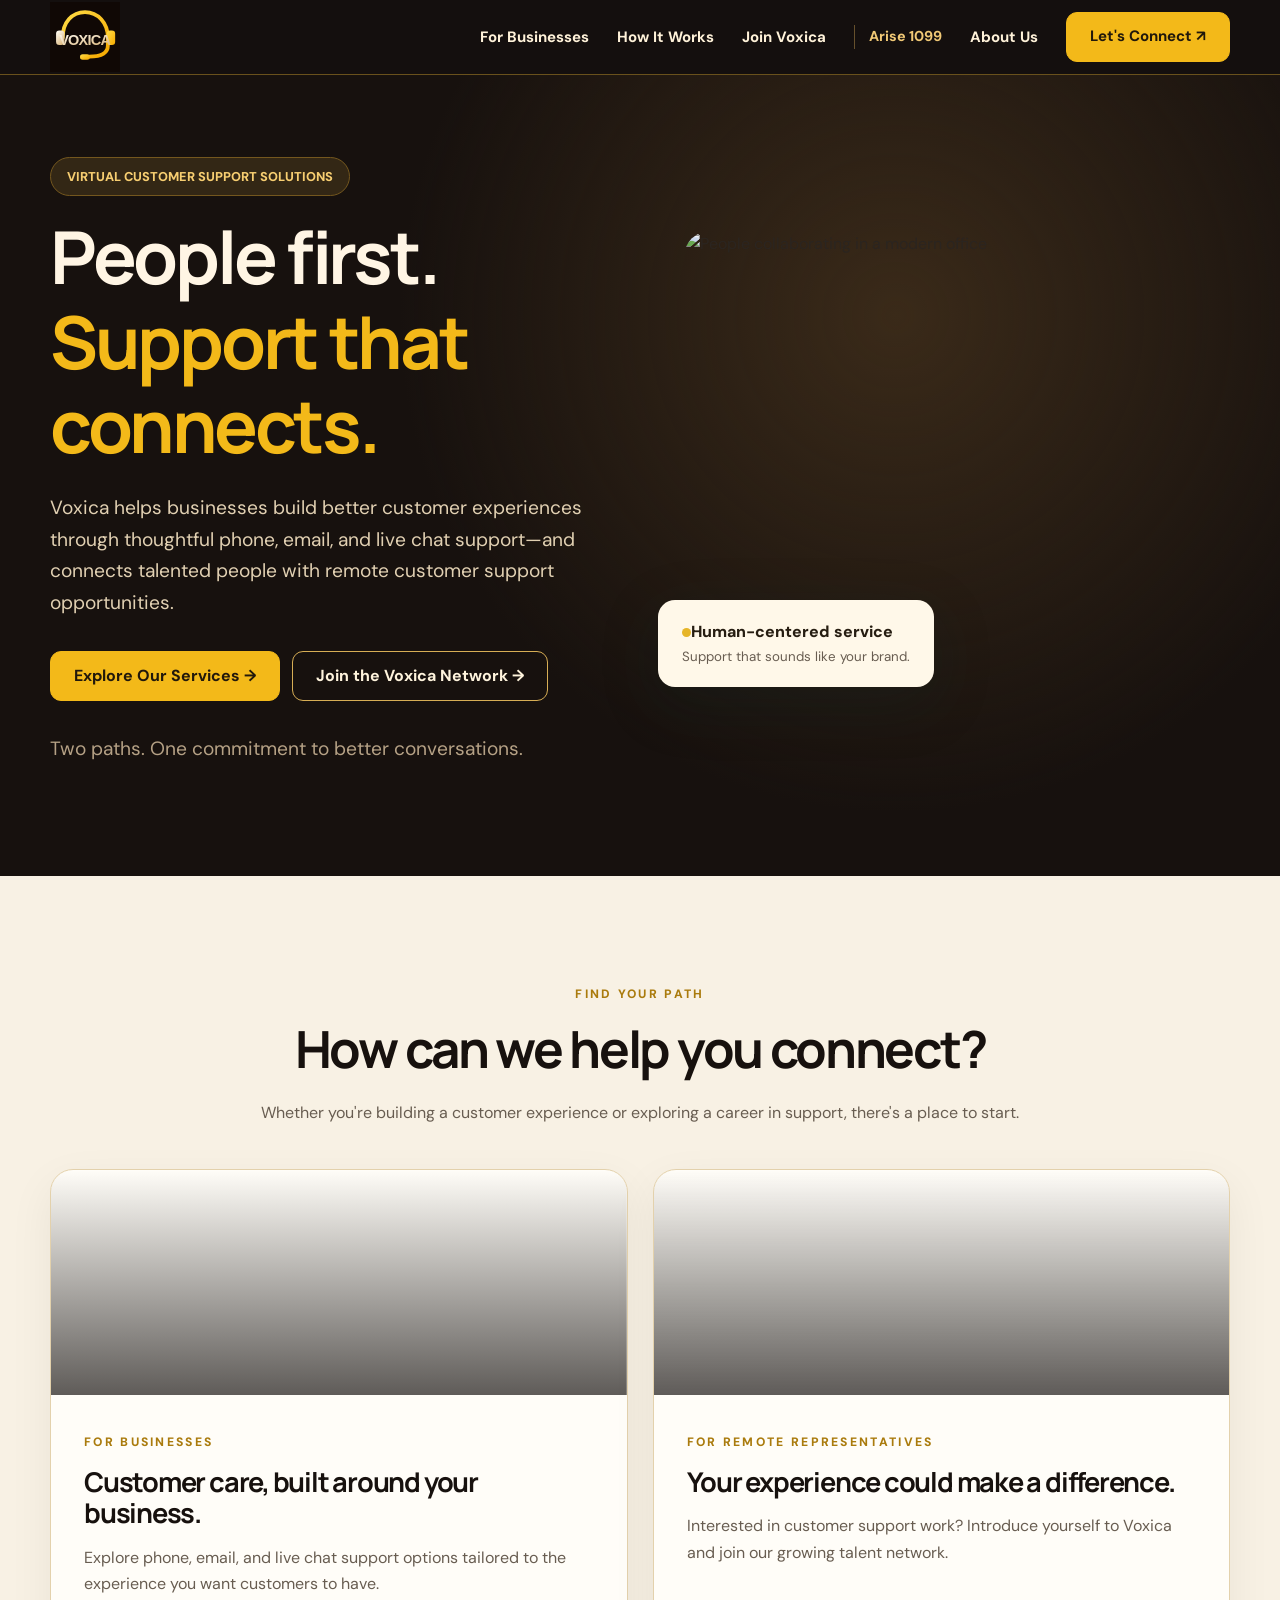
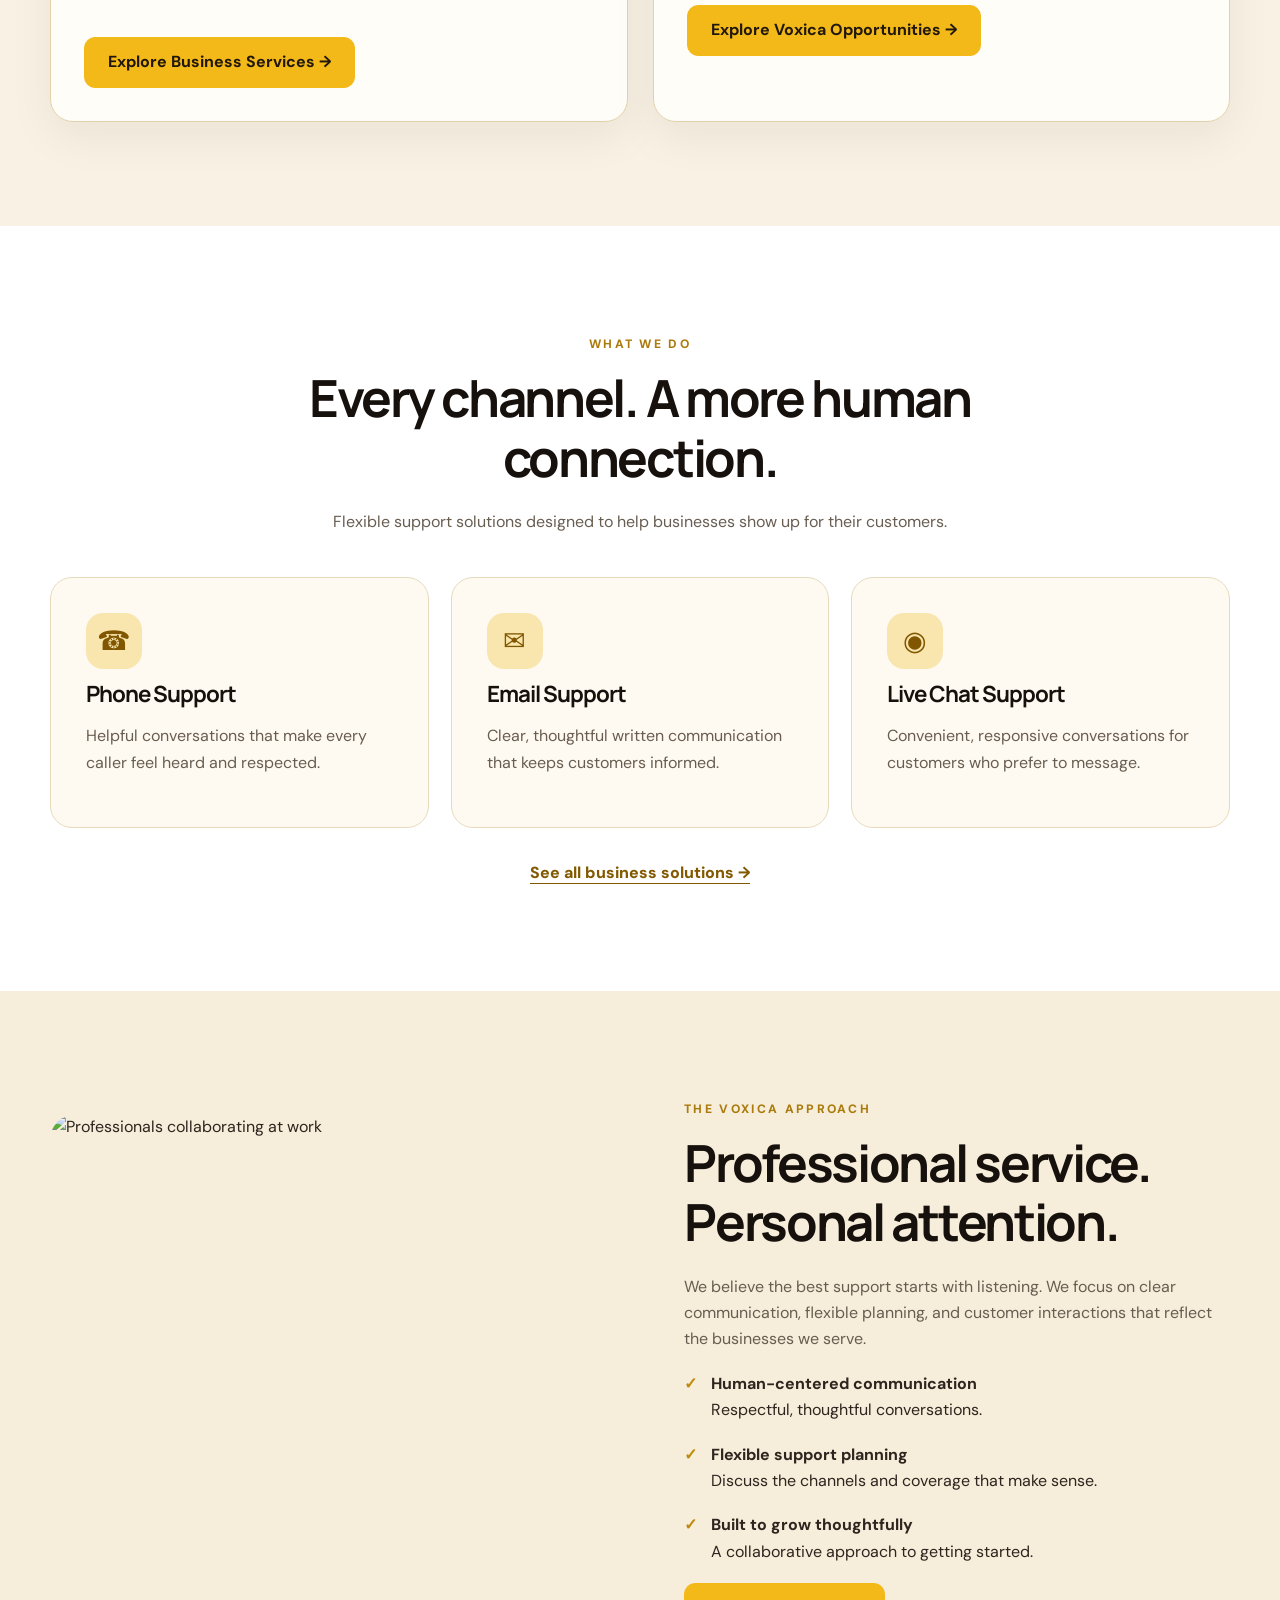
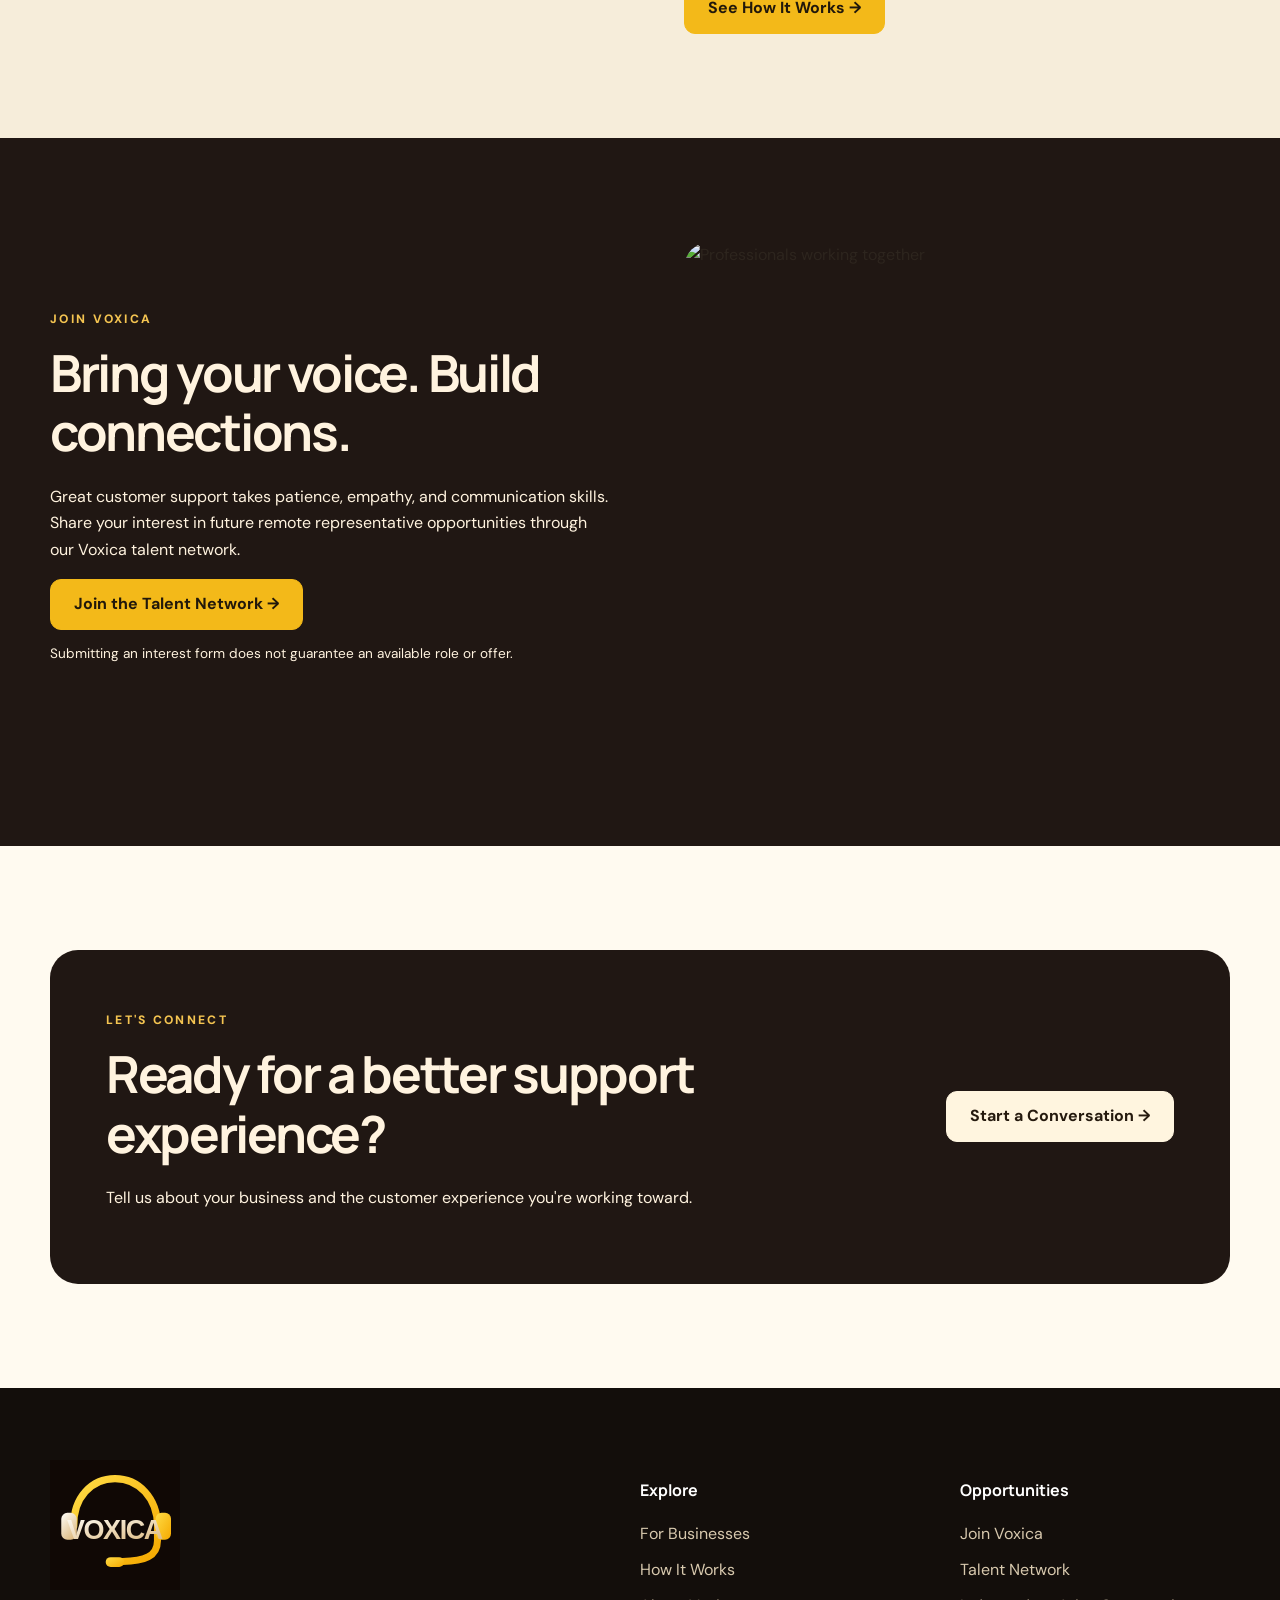
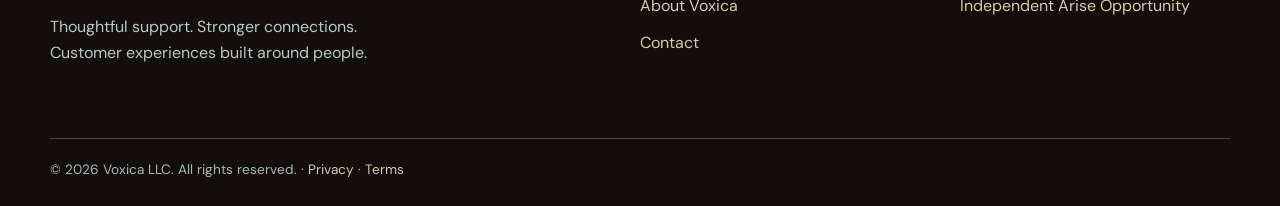
==== index.html @ 5e4e5e59 "Improve homepage business CTA wording" ====
<!doctype html><html lang="en"><head><meta charset="utf-8"><meta name="viewport" content="width=device-width, initial-scale=1"><meta name="description" content="Voxica customer support solutions and remote talent opportunities."><title>Customer Support That Connects | Voxica</title><link rel="stylesheet" href="style.css"></head><body><header class="nav"><div class="container nav-inner"><a href="index.html" class="brand" aria-label="Voxica home"><img src="assets/voxica-logo.svg" alt="VOXICA" width="166" height="95"></a><button class="menu-toggle" aria-label="Toggle navigation" aria-expanded="false">☰</button><nav class="nav-links" aria-label="Main navigation"><a href="services.html">For Businesses</a><a href="how-it-works.html">How It Works</a><a href="careers.html">Join Voxica</a><a href="arise.html" class="arise-nav-link">Arise 1099</a><a href="about.html">About Us</a><a class="btn" href="contact.html">Let's Connect ↗</a></nav></div></header><main><section class="hero new-hero"><div class="container hero-grid"><div><span class="pill">VIRTUAL CUSTOMER SUPPORT SOLUTIONS</span><h1>People first.<br><span class="gold-text">Support that connects.</span></h1><p>Voxica helps businesses build better customer experiences through thoughtful phone, email, and live chat support—and connects talented people with remote customer support opportunities.</p><div class="hero-actions"><a class="btn" href="services.html">Explore Our Services →</a><a class="btn btn-outline" href="careers.html">Join the Voxica Network →</a></div><p class="small">Two paths. One commitment to better conversations.</p></div><div class="hero-image"><img src="https://images.unsplash.com/photo-1551836022-d5d88e9218df?auto=format&fit=crop&w=1300&q=85" alt="People collaborating in a modern office"><div class="float-card"><span class="dot"></span>Human-centered service<small>Support that sounds like your brand.</small></div></div></div></section><section class="section audience-section"><div class="container"><div class="section-heading center"><span class="eyebrow">Find your path</span><h2>How can we help you connect?</h2><p>Whether you're building a customer experience or exploring a career in support, there's a place to start.</p></div><div class="audience-grid"><article class="audience-card"><div class="audience-photo" style="background-image:linear-gradient(180deg,transparent,#0f0b09aa),url('https://images.unsplash.com/photo-1497366811353-6870744d04b2?auto=format&fit=crop&w=1100&q=85')"></div><div class="audience-content"><span class="eyebrow">For Businesses</span><h3>Customer care, built around your business.</h3><p>Explore phone, email, and live chat support options tailored to the experience you want customers to have.</p><a class="btn" href="services.html">Explore Business Services →</a></div></article><article class="audience-card"><div class="audience-photo" style="background-image:linear-gradient(180deg,transparent,#0f0b09aa),url('https://images.unsplash.com/photo-1581091226825-a6a2a5aee158?auto=format&fit=crop&w=1100&q=85')"></div><div class="audience-content"><span class="eyebrow">For Remote Representatives</span><h3>Your experience could make a difference.</h3><p>Interested in customer support work? Introduce yourself to Voxica and join our growing talent network.</p><a class="btn" href="careers.html">Explore Voxica Opportunities →</a></div></article></div></div></section><section class="section section-white"><div class="container"><div class="section-heading center"><span class="eyebrow">What we do</span><h2>Every channel. A more human connection.</h2><p>Flexible support solutions designed to help businesses show up for their customers.</p></div><div class="grid3"><article class="service-card"><div class="service-icon">☎</div><h3>Phone Support</h3><p>Helpful conversations that make every caller feel heard and respected.</p></article><article class="service-card"><div class="service-icon">✉</div><h3>Email Support</h3><p>Clear, thoughtful written communication that keeps customers informed.</p></article><article class="service-card"><div class="service-icon">◉</div><h3>Live Chat Support</h3><p>Convenient, responsive conversations for customers who prefer to message.</p></article></div><div class="center spaced"><a class="text-link" href="services.html">See all business solutions →</a></div></div></section><section class="section section-mint"><div class="container split"><img src="https://images.unsplash.com/photo-1521737711867-e3b97375f902?auto=format&fit=crop&w=1200&q=85" alt="Professionals collaborating at work" loading="lazy"><div><span class="eyebrow">The Voxica approach</span><h2>Professional service. Personal attention.</h2><p>We believe the best support starts with listening. We focus on clear communication, flexible planning, and customer interactions that reflect the businesses we serve.</p><div class="check"><span>✓</span><div><strong>Human-centered communication</strong><br>Respectful, thoughtful conversations.</div></div><div class="check"><span>✓</span><div><strong>Flexible support planning</strong><br>Discuss the channels and coverage that make sense.</div></div><div class="check"><span>✓</span><div><strong>Built to grow thoughtfully</strong><br>A collaborative approach to getting started.</div></div><a class="btn" href="how-it-works.html">See How It Works →</a></div></div></section><section class="section section-navy"><div class="container split"><div><span class="eyebrow">Join Voxica</span><h2>Bring your voice. Build connections.</h2><p>Great customer support takes patience, empathy, and communication skills. Share your interest in future remote representative opportunities through our Voxica talent network.</p><a class="btn" href="apply.html">Join the Talent Network →</a><p class="small">Submitting an interest form does not guarantee an available role or offer.</p></div><img src="https://images.unsplash.com/photo-1556761175-b413da4baf72?auto=format&fit=crop&w=1200&q=85" alt="Professionals working together" loading="lazy"></div></section><section class="section"><div class="container"><div class="cta"><div><span class="eyebrow">Let's connect</span><h2>Ready for a better support experience?</h2><p>Tell us about your business and the customer experience you're working toward.</p></div><a class="btn btn-light" href="contact.html">Start a Conversation →</a></div></div></section></main><footer class="footer"><div class="container"><div class="footer-grid"><div><a href="index.html" class="brand" aria-label="Voxica home"><img src="assets/voxica-logo.svg" alt="VOXICA" width="166" height="95"></a><p>Thoughtful support. Stronger connections.<br>Customer experiences built around people.</p></div><div><h4>Explore</h4><a href="services.html">For Businesses</a><a href="how-it-works.html">How It Works</a><a href="about.html">About Voxica</a><a href="contact.html">Contact</a></div><div><h4>Opportunities</h4><a href="careers.html">Join Voxica</a><a href="apply.html">Talent Network</a><a href="arise.html">Independent Arise Opportunity</a></div></div><div class="footer-bottom">© 2026 Voxica LLC. All rights reserved. · <a href="privacy.html">Privacy</a> · <a href="terms.html">Terms</a></div></div></footer><script src="script.js"></script></body></html>
---- style.css ----
@import url('https://fonts.googleapis.com/css2?family=DM+Sans:wght@400;500;600;700&family=Manrope:wght@400;500;600;700;800&display=swap');
:root{--navy:#122b38;--teal:#147b73;--mint:#dff5ec;--cream:#faf8f3;--ink:#233740;--muted:#5d7277;--line:#dbe5e2}*{box-sizing:border-box}html{scroll-behavior:smooth}body{margin:0;font-family:'DM Sans',sans-serif;color:var(--ink);background:var(--cream);line-height:1.65}h1,h2,h3,h4{font-family:Manrope,sans-serif;line-height:1.16;letter-spacing:-.045em;color:var(--navy)}h1{font-size:clamp(3.2rem,6.5vw,6rem);margin:18px 0 24px}h2{font-size:clamp(2.3rem,4vw,3.8rem);margin:12px 0 22px}h3{font-size:1.4rem;margin:12px 0}p{color:var(--muted)}a{color:inherit;text-decoration:none}.container{width:min(1180px,calc(100% - 44px));margin:auto}.nav{position:sticky;top:0;z-index:20;background:#faf8f3ef;backdrop-filter:blur(16px);border-bottom:1px solid var(--line)}.nav-inner{display:flex;align-items:center;justify-content:space-between;min-height:84px;gap:24px}.brand{font-family:Manrope;font-size:2rem;letter-spacing:-.09em;font-weight:800;color:var(--navy)}.brand i{display:inline-block;width:9px;height:9px;border-radius:50%;background:#22aa93;margin-left:4px}.nav-links{display:flex;gap:28px;align-items:center;font-size:.94rem;font-weight:700}.nav-links>a:not(.btn):hover{color:var(--teal)}.menu-toggle{display:none;border:0;background:none;font-size:1.7rem;color:var(--navy)}.btn{display:inline-flex;justify-content:center;align-items:center;background:var(--teal);color:#fff;border:1px solid var(--teal);padding:14px 23px;border-radius:100px;font-weight:700;line-height:1.3;transition:.2s}.btn:hover{background:#0f605b;transform:translateY(-2px)}.btn-outline{background:transparent;color:var(--navy);border-color:#a8c5bd}.btn-outline:hover{color:#fff}.btn-light{background:#fff;color:var(--navy);border-color:#fff}.hero{padding:86px 0 105px;background:radial-gradient(circle at 15% 10%,#e5f7ef,transparent 43%),var(--cream)}.hero-grid,.split{display:grid;grid-template-columns:1.03fr 1fr;gap:72px;align-items:center}.hero p{font-size:1.2rem;max-width:580px}.hero-actions{display:flex;gap:12px;flex-wrap:wrap;margin:32px 0}.eyebrow{font-size:.76rem;text-transform:uppercase;letter-spacing:.19em;font-weight:800;color:var(--teal)}.pill{display:inline-flex;gap:10px;align-items:center;border-radius:40px;background:#e0f3eb;color:#286c61;padding:8px 16px;font-size:.8rem;font-weight:800}.dot{display:inline-block;width:9px;height:9px;border-radius:50%;background:#23ae8c}.hero-image{position:relative}.hero-image img,.split>img{display:block;width:100%;height:500px;object-fit:cover;border-radius:26px}.float-card{position:absolute;bottom:24px;left:-26px;background:#fff;padding:19px 24px;box-shadow:0 16px 60px #0b2e3030;border-radius:17px;font-weight:800}.float-card small{display:block;font-weight:400;color:var(--muted)}.section{padding:104px 0}.section-white{background:#fff}.section-mint{background:#e8f5ef}.section-navy{background:var(--navy)}.section-navy h2,.section-navy p{color:#fff}.section-heading{max-width:760px;margin-bottom:42px}.grid3{display:grid;grid-template-columns:repeat(3,1fr);gap:22px}.service-card{padding:35px;border:1px solid var(--line);background:var(--cream);border-radius:22px;transition:.2s}.service-card:hover{transform:translateY(-5px);box-shadow:0 20px 40px #153d3212}.service-icon{width:56px;height:56px;border-radius:17px;background:var(--mint);color:var(--teal);display:grid;place-items:center;font-size:1.7rem}.check{display:flex;gap:14px;margin:18px 0}.check span{color:var(--teal);font-weight:800}.steps{display:grid;grid-template-columns:repeat(4,1fr);gap:24px}.step{border-top:2px solid #9ecac0;padding-top:22px}.step b{font-family:Manrope;font-size:2.2rem;color:var(--teal)}.cta{background:var(--navy);padding:56px;border-radius:28px;display:flex;align-items:center;justify-content:space-between;gap:30px}.cta h2,.cta p{color:#fff}.cta h2{max-width:680px}.page-hero{padding:88px 0 70px;background:#e9f5ef}.page-hero p{max-width:690px;font-size:1.17rem}.page-hero h1{max-width:950px}.prose{max-width:800px}.prose p{font-size:1.07rem}.form-card{background:#fff;border:1px solid var(--line);border-radius:24px;padding:36px;max-width:800px}.form-grid{display:grid;grid-template-columns:1fr 1fr;gap:20px}.field{display:flex;flex-direction:column;gap:7px;margin:0 0 18px}.field label{font-weight:700;font-size:.91rem}.field input,.field select,.field textarea{border:1px solid #bdcfca;border-radius:12px;padding:14px 15px;font:inherit;width:100%;background:#fff}.field textarea{min-height:130px}.form-note{font-size:.86rem}.footer{background:#0e2530;color:#fff;padding:72px 0 25px}.footer .brand{color:#fff}.footer p{color:#b8c9c8}.footer-grid{display:grid;grid-template-columns:2fr 1fr 1fr;gap:50px}.footer h4{color:#fff;letter-spacing:0}.footer a:not(.brand){display:block;color:#c8d8d6;margin:10px 0}.footer a:hover{color:#fff}.footer-bottom{border-top:1px solid #38515a;margin-top:55px;padding-top:20px;color:#a6b8b8;font-size:.85rem}.footer-bottom a{display:inline!important}.small{font-size:.85rem}.notice{border-left:4px solid var(--teal);padding:18px 24px;background:#e9f5ef;border-radius:8px}.spaced{margin-top:32px}@media(max-width:850px){.menu-toggle{display:block}.nav-links{display:none;position:absolute;top:84px;left:0;right:0;background:var(--cream);padding:24px;box-shadow:0 20px 30px #0002;flex-direction:column;align-items:stretch}.nav-links.open{display:flex}.hero-grid,.split{grid-template-columns:1fr;gap:38px}.hero{padding:60px 0}.hero-image img,.split>img{height:350px}.float-card{left:12px}.grid3,.steps{grid-template-columns:1fr 1fr}.footer-grid{grid-template-columns:1fr 1fr}.cta{flex-direction:column;align-items:flex-start}}@media(max-width:550px){.grid3,.steps,.footer-grid,.form-grid{grid-template-columns:1fr}.section{padding:70px 0}.hero-image img{height:310px}.cta{padding:32px}.form-card{padding:22px}h1{font-size:3.15rem}}

/* Voxica brand refresh */
:root{--navy:#17110e;--teal:#b8890c;--mint:#f6e9cb;--cream:#fffaf0;--ink:#2d251e;--muted:#685d51;--line:#e7d9bc;--gold:#f3b919}
body{background:var(--cream)}h1,h2,h3,h4{color:var(--navy)}.nav{background:#140f0e; border-bottom:1px solid #69511c}.nav-inner{min-height:78px}.brand{display:inline-flex;align-items:center;line-height:0}.brand img{width:148px;height:70px;object-fit:contain;object-position:left center}.nav-links{color:#fff2d9}.nav-links>a:not(.btn):hover{color:var(--gold)}.menu-toggle{color:var(--gold)}.btn{background:var(--gold);border-color:var(--gold);color:#21180b;border-radius:11px;box-shadow:none}.btn:hover{background:#ffce47;border-color:#ffce47;color:#21180b}.btn-outline{border-color:#d7ae55;color:#fff4dd;background:transparent}.btn-outline:hover{background:#f3b919;color:#21180b}.btn-light{background:#fff5df;color:#251a0e;border-color:#fff5df}.new-hero{background:radial-gradient(circle at 70% 30%,#3a2a19,transparent 47%),#17110e;padding:82px 0 92px}.new-hero h1{color:#fff5e4;font-size:clamp(3rem,5.7vw,5.5rem)}.new-hero p{color:#e1d0b2}.gold-text{color:#f3b919}.new-hero .pill{background:#332715;color:#f7ce71;border:1px solid #74571e}.new-hero .small{color:#b5a185}.new-hero .hero-image img{height:480px;filter:saturate(.72)}.new-hero .float-card{background:#fff8e9;color:#261d11}.dot{background:#e6b528}.eyebrow{color:#aa7b0d}.section-mint,.page-hero{background:#f6edda}.section-navy,.cta{background:#201713}.section-navy .eyebrow,.cta .eyebrow{color:#f4c451!important}.section-navy h2,.section-navy p,.cta h2,.cta p{color:#fff3df}.service-card{background:#fffaf1}.service-icon{background:#f9e6af;color:#805600}.check span,.step b{color:#bd8a0b}.step{border-color:#d3aa4e}.footer{background:#130e0b}.footer .brand img{width:155px}.footer a:not(.brand){color:#d8c9ae}.footer-bottom{border-color:#59462e}.audience-section{background:#f8f1e4}.center{text-align:center;margin-left:auto;margin-right:auto}.audience-grid{display:grid;grid-template-columns:1fr 1fr;gap:25px}.audience-card{border:1px solid #e3d1ac;border-radius:23px;overflow:hidden;background:#fffdf8;box-shadow:0 15px 45px #271e1210}.audience-photo{height:225px;background-size:cover;background-position:center}.audience-content{padding:33px}.audience-content h3{font-size:1.7rem;margin:12px 0}.audience-content p{min-height:76px}.text-link{font-weight:800;color:#825900;text-decoration:underline;text-underline-offset:5px}.section-heading.center{max-width:800px}.notice{background:#fff1cc;border-color:#c69a28}
@media(max-width:850px){.nav-links{top:78px;background:#201713;color:#fff4dc}.audience-grid{grid-template-columns:1fr}.new-hero{padding:60px 0}.new-hero .hero-image img{height:340px}}@media(max-width:550px){.brand img{width:120px;height:64px}.nav-inner{min-height:70px}.nav-links{top:70px}.audience-photo{height:185px}.audience-content{padding:24px}.new-hero h1{font-size:3.1rem}.new-hero .hero-image img{height:280px}.new-hero .hero-actions .btn{width:100%}}


/* Proportional logo and restrained motion */
.nav .brand,.footer .brand{flex-shrink:0;overflow:visible}
.nav .brand img{display:block;width:160px;height:auto;max-height:66px;aspect-ratio:680/390;object-fit:contain}
.footer .brand img{display:block;width:175px;height:auto;max-height:none;aspect-ratio:680/390;object-fit:contain}
@media(max-width:550px){.nav .brand img{width:126px;height:auto;max-height:60px}}
@keyframes voxicaRise{from{opacity:0;transform:translateY(22px)}to{opacity:1;transform:translateY(0)}}
@keyframes voxicaGlow{0%,100%{text-shadow:0 0 0 transparent}50%{text-shadow:0 0 23px #e6ad2844}}
@keyframes voxicaFloat{0%,100%{transform:translateY(0)}50%{transform:translateY(-8px)}}
@media(prefers-reduced-motion:no-preference){
.new-hero h1{animation:voxicaRise .8s ease-out both}
.new-hero p{animation:voxicaRise .9s .12s ease-out both}
.new-hero .hero-actions{animation:voxicaRise .9s .22s ease-out both}
.new-hero .hero-image{animation:voxicaRise 1s .15s ease-out both}
.new-hero .float-card{animation:voxicaFloat 5s ease-in-out infinite}
.gold-text{animation:voxicaGlow 5s ease-in-out infinite}
.audience-card,.service-card,.btn{transition:transform .25s ease,box-shadow .25s ease,background-color .25s ease}
.audience-card:hover,.service-card:hover{transform:translateY(-6px);box-shadow:0 22px 55px #271e1220}
.btn:hover{transform:translateY(-3px)}
.reveal-ready{opacity:0;transform:translateY(24px);transition:opacity .7s ease,transform .7s ease}
.reveal-ready.is-visible{opacity:1;transform:translateY(0)}
}
@media(prefers-reduced-motion:reduce){*,*::before,*::after{animation:none!important;transition:none!important;scroll-behavior:auto!important}}


/* Correct wide logo artwork dimensions and stronger scroll reveals */
.nav .brand img{width:184px!important;height:auto!important;max-height:none!important;aspect-ratio:680/245!important;object-fit:contain!important}
.footer .brand img{width:194px!important;height:auto!important;max-height:none!important;aspect-ratio:680/245!important;object-fit:contain!important}
@media(max-width:550px){.nav .brand img{width:145px!important;height:auto!important}}
@media(prefers-reduced-motion:no-preference){
.reveal-ready{opacity:0;transform:translate3d(0,42px,0);transition:opacity 1s cubic-bezier(.2,.7,.2,1),transform 1s cubic-bezier(.2,.7,.2,1)}
.reveal-ready.is-visible{opacity:1;transform:translate3d(0,0,0)}
.audience-card:nth-child(2),.service-card:nth-child(2){transition-delay:.12s}
.service-card:nth-child(3){transition-delay:.2s}
}


/* Richer inner pages and accessible expandable answers */
.page-hero{position:relative;overflow:hidden;background:radial-gradient(circle at 90% 15%,#f1d89c 0,transparent 35%),linear-gradient(120deg,#fff7e6,#f3e5c8);padding:92px 0}
.page-hero .container{position:relative;z-index:1}
.page-hero h1{max-width:950px;font-size:clamp(2.8rem,5vw,5rem)}
.page-hero p{max-width:720px;font-size:1.15rem}
.faq-list{max-width:900px;margin:30px auto 0;display:grid;gap:14px}
.faq-list details{background:#fffdf8;border:1px solid #e4d2ae;border-radius:15px;padding:0 24px;box-shadow:0 8px 28px #251b0e0a}
.faq-list summary{cursor:pointer;list-style:none;padding:22px 30px 22px 0;position:relative;font-weight:800;color:#302313}
.faq-list summary::-webkit-details-marker{display:none}
.faq-list summary::after{content:'+';position:absolute;right:0;top:16px;color:#a57500;font-size:1.7rem;font-weight:500}
.faq-list details[open] summary::after{content:'−'}
.faq-list details p{margin:0 0 23px}
.faq-list a{text-decoration:underline;text-underline-offset:3px;color:#835d00}
.nav-links .arise-nav-link{font-size:.9rem;color:#f1c976;border-left:1px solid #66502c;padding-left:14px}
@media(max-width:850px){.nav-links .arise-nav-link{border-left:0;border-top:1px solid #66502c;padding:12px 0 0}.page-hero{padding:65px 0}}


/* Compact mobile brand: logo should never dominate the header */
.nav-inner{min-height:74px}
.nav .brand{display:inline-flex;align-items:center;max-width:150px;line-height:0}
.nav .brand img{display:block!important;width:142px!important;height:52px!important;max-width:100%!important;max-height:52px!important;aspect-ratio:auto!important;object-fit:contain!important;object-position:left center!important}
.menu-toggle{line-height:1}
@media(max-width:550px){
.nav-inner{min-height:68px!important}
.nav .brand{max-width:132px!important}
.nav .brand img{width:130px!important;height:48px!important;max-height:48px!important}
.nav-links{top:68px!important}
.menu-toggle{font-size:1.7rem}
}


/* Official square logo: preserve the source artwork exactly */
.nav .brand{max-width:none!important}
.nav .brand img{width:70px!important;height:70px!important;max-width:none!important;max-height:none!important;aspect-ratio:1/1!important;object-fit:contain!important}
.footer .brand img{width:130px!important;height:130px!important;max-height:none!important;aspect-ratio:1/1!important;object-fit:contain!important}
@media(max-width:550px){.nav-inner{min-height:76px!important}.nav .brand img{width:70px!important;height:70px!important;max-height:none!important}.nav-links{top:76px!important}}


.consent-row{display:flex;gap:11px;align-items:flex-start;margin:18px 0 24px;font-size:.92rem;line-height:1.5;color:#554a3d}
.consent-row input{width:19px;height:19px;flex:0 0 19px;margin-top:2px;accent-color:#b8890c}
.consent-row a{color:#805b00;text-decoration:underline;text-underline-offset:3px}
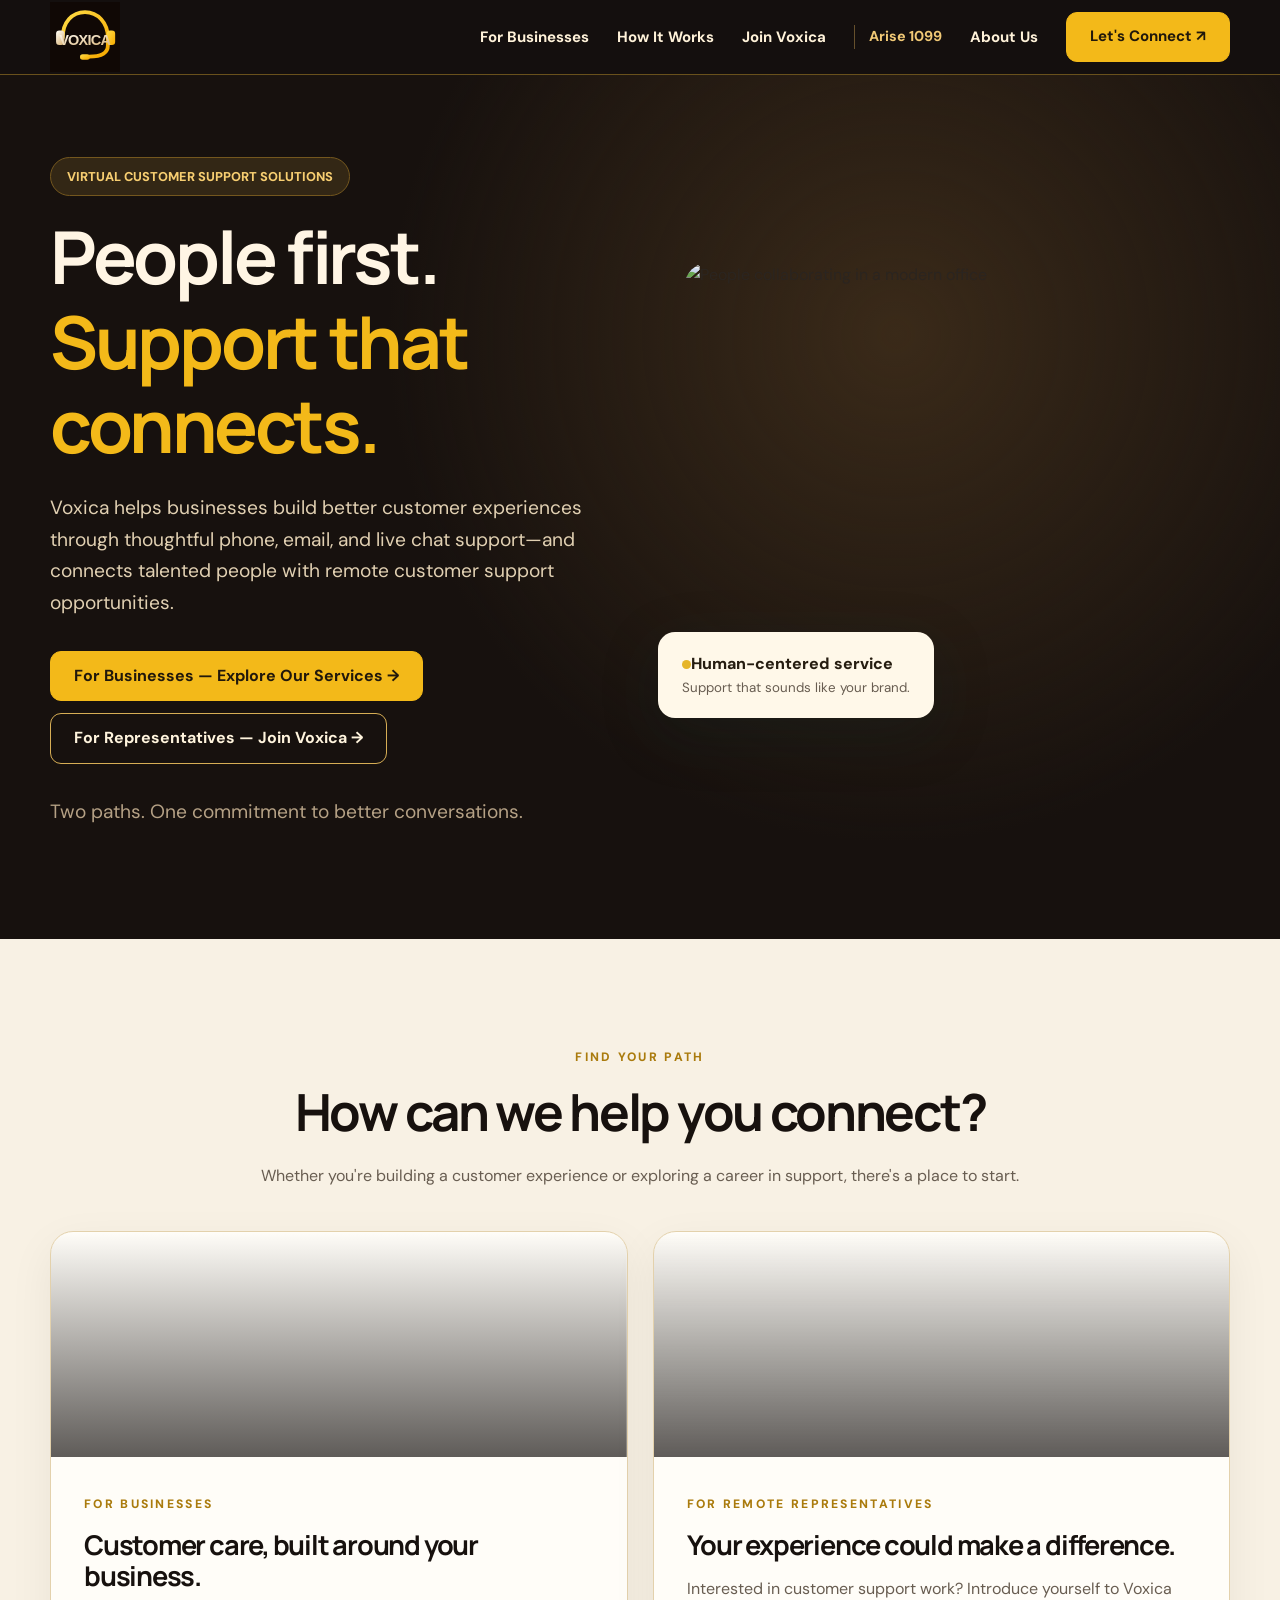
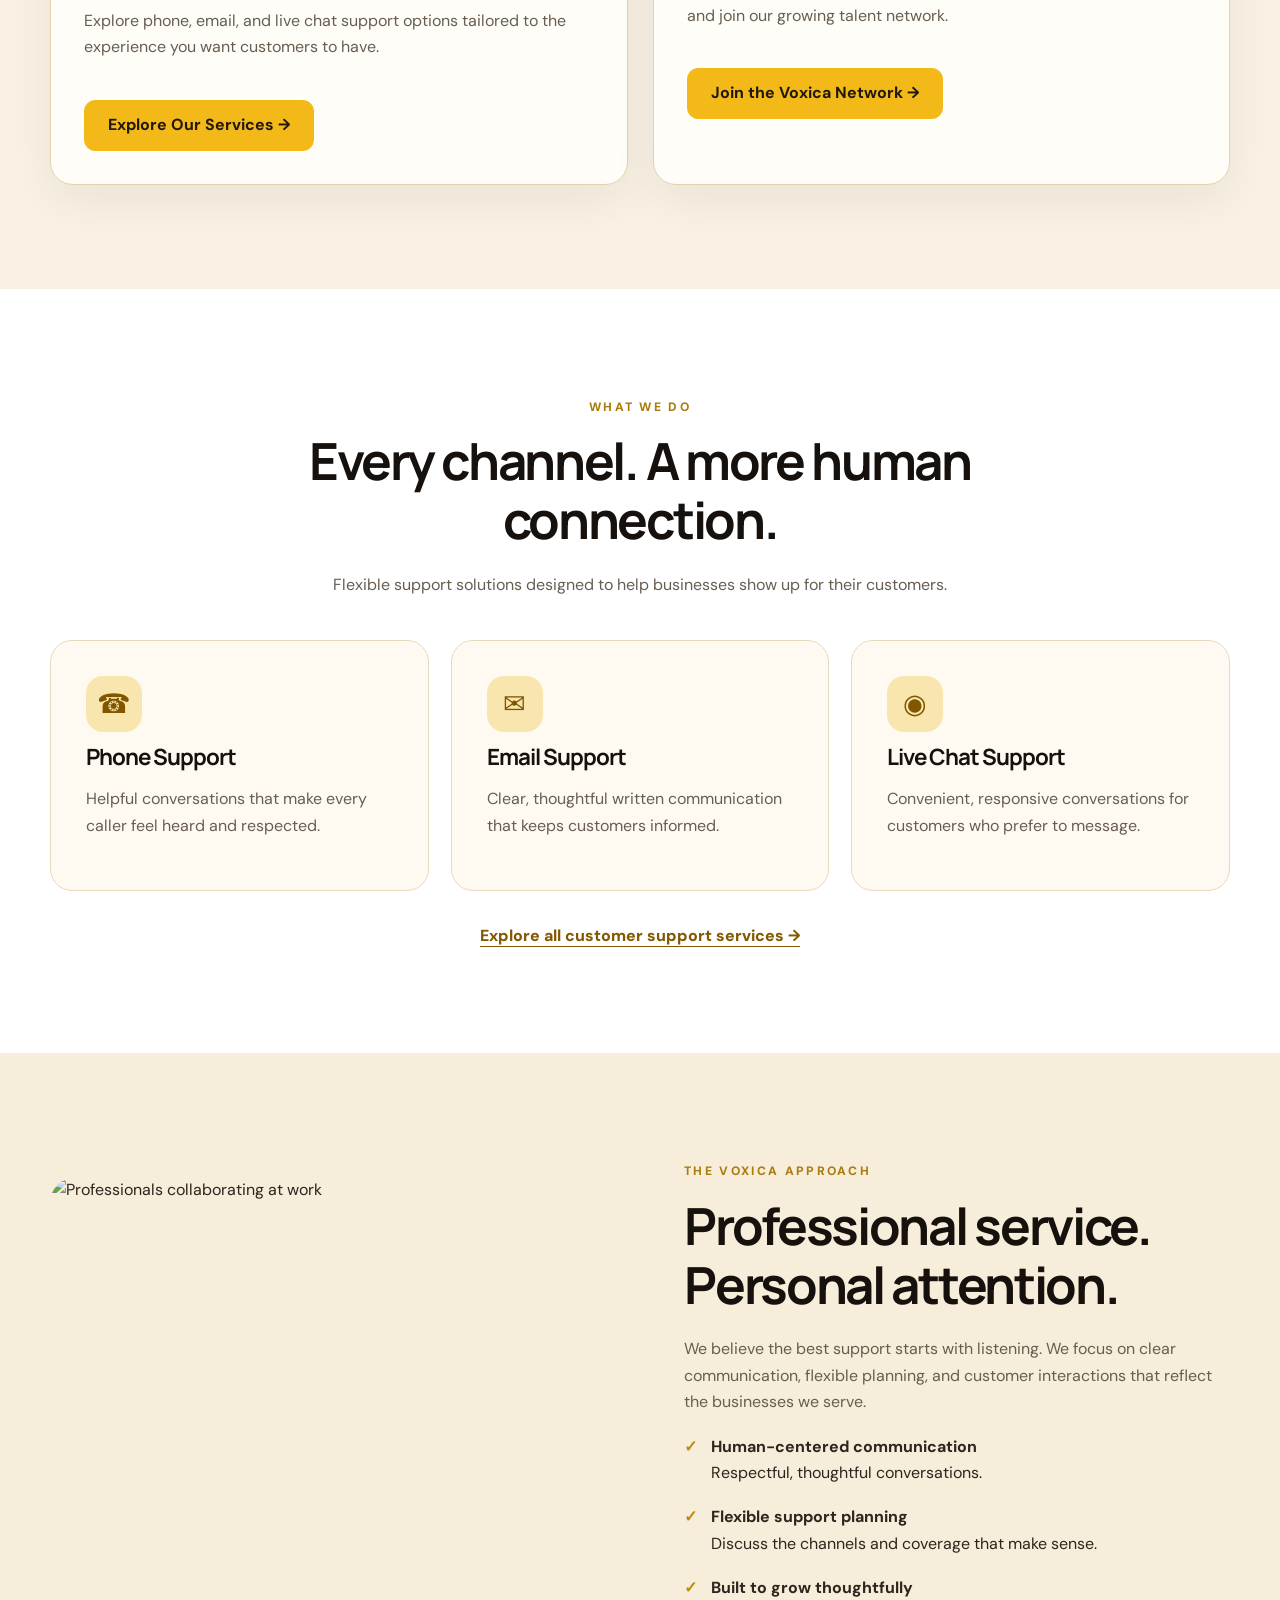
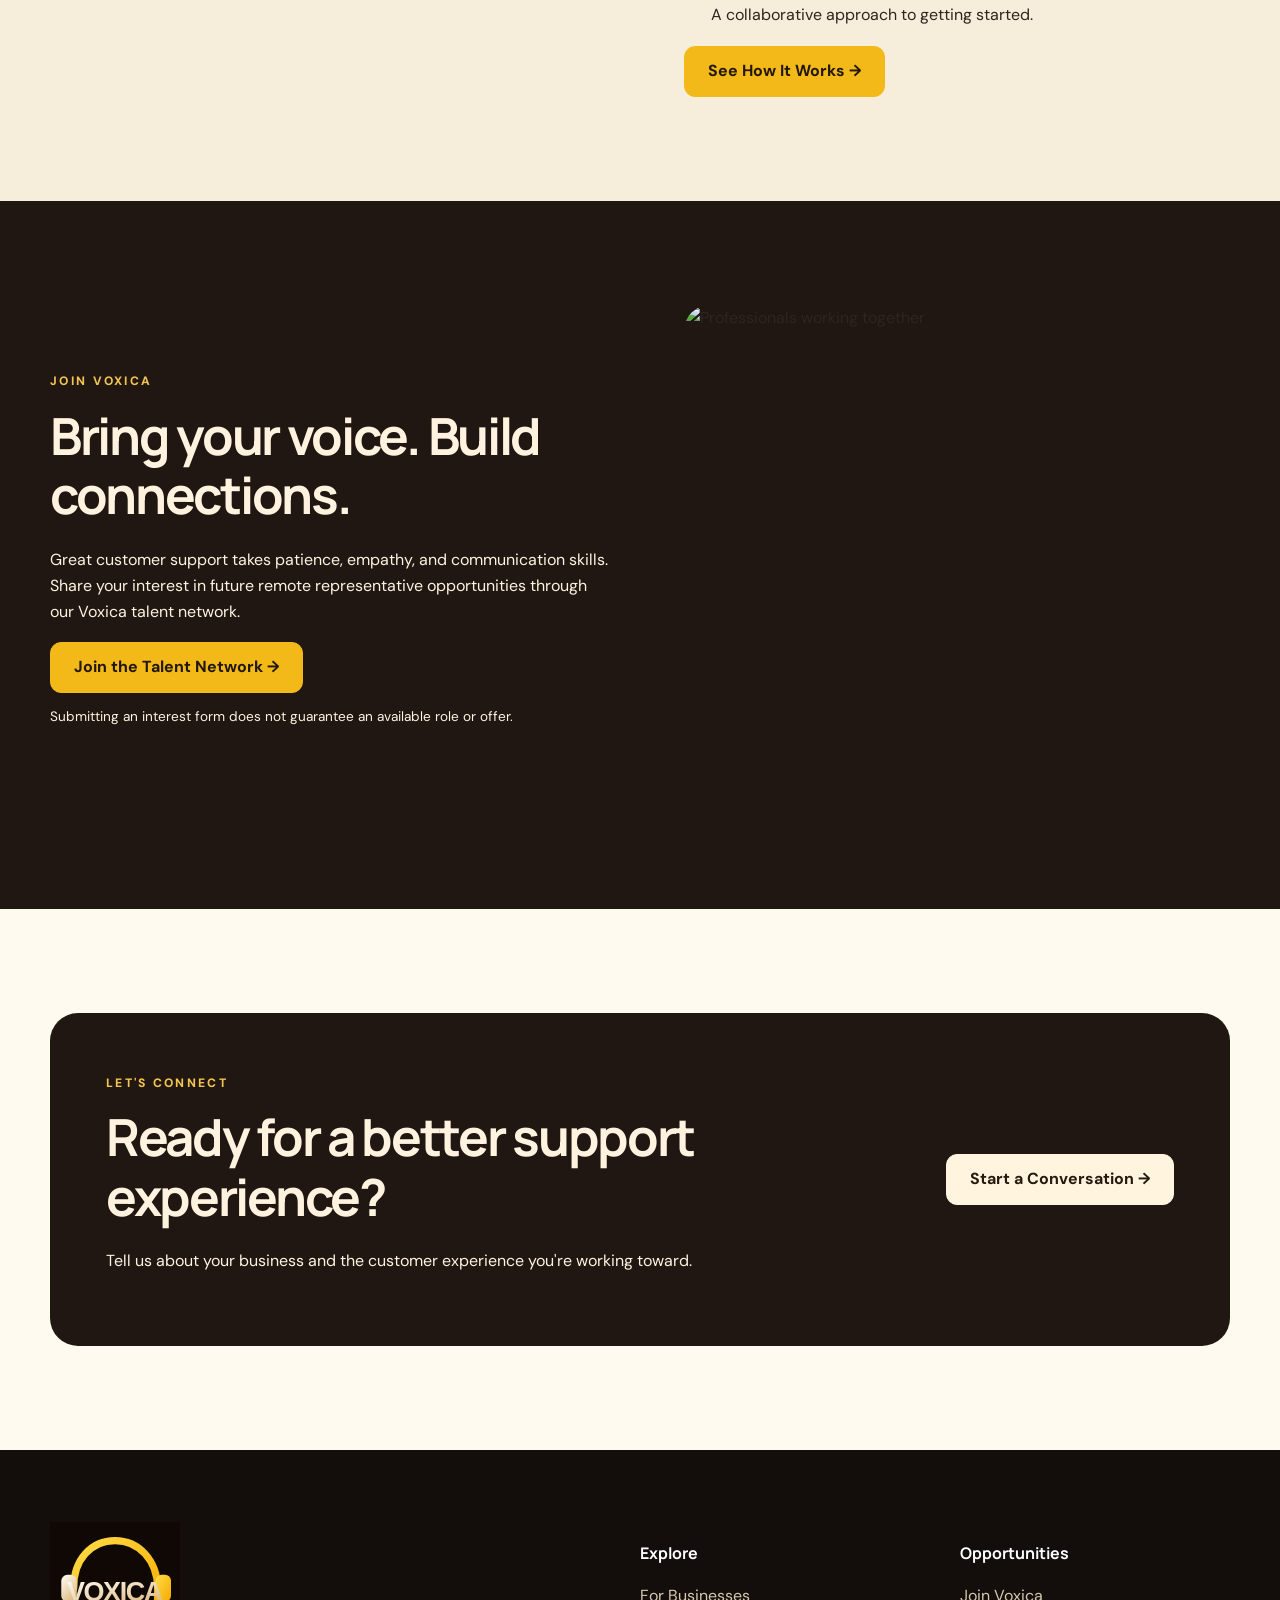
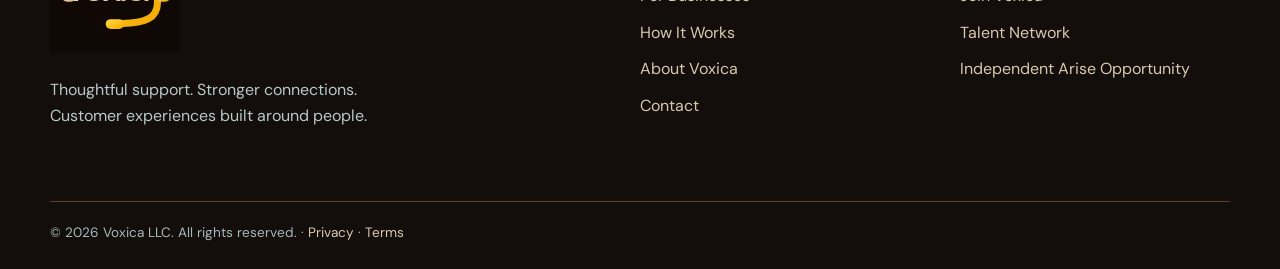
==== commit 27cca54c: "Clarify two homepage audiences with professional client and representative calls to action" ====
--- a/index.html
+++ b/index.html
@@ -1 +1 @@
-<!doctype html><html lang="en"><head><meta charset="utf-8"><meta name="viewport" content="width=device-width, initial-scale=1"><meta name="description" content="Voxica customer support solutions and remote talent opportunities."><title>Customer Support That Connects | Voxica</title><link rel="stylesheet" href="style.css"></head><body><header class="nav"><div class="container nav-inner"><a href="index.html" class="brand" aria-label="Voxica home"><img src="assets/voxica-logo.svg" alt="VOXICA" width="166" height="95"></a><button class="menu-toggle" aria-label="Toggle navigation" aria-expanded="false">☰</button><nav class="nav-links" aria-label="Main navigation"><a href="services.html">For Businesses</a><a href="how-it-works.html">How It Works</a><a href="careers.html">Join Voxica</a><a href="arise.html" class="arise-nav-link">Arise 1099</a><a href="about.html">About Us</a><a class="btn" href="contact.html">Let's Connect ↗</a></nav></div></header><main><section class="hero new-hero"><div class="container hero-grid"><div><span class="pill">VIRTUAL CUSTOMER SUPPORT SOLUTIONS</span><h1>People first.<br><span class="gold-text">Support that connects.</span></h1><p>Voxica helps businesses build better customer experiences through thoughtful phone, email, and live chat support—and connects talented people with remote customer support opportunities.</p><div class="hero-actions"><a class="btn" href="services.html">Explore Our Services →</a><a class="btn btn-outline" href="careers.html">Join the Voxica Network →</a></div><p class="small">Two paths. One commitment to better conversations.</p></div><div class="hero-image"><img src="https://images.unsplash.com/photo-1551836022-d5d88e9218df?auto=format&fit=crop&w=1300&q=85" alt="People collaborating in a modern office"><div class="float-card"><span class="dot"></span>Human-centered service<small>Support that sounds like your brand.</small></div></div></div></section><section class="section audience-section"><div class="container"><div class="section-heading center"><span class="eyebrow">Find your path</span><h2>How can we help you connect?</h2><p>Whether you're building a customer experience or exploring a career in support, there's a place to start.</p></div><div class="audience-grid"><article class="audience-card"><div class="audience-photo" style="background-image:linear-gradient(180deg,transparent,#0f0b09aa),url('https://images.unsplash.com/photo-1497366811353-6870744d04b2?auto=format&fit=crop&w=1100&q=85')"></div><div class="audience-content"><span class="eyebrow">For Businesses</span><h3>Customer care, built around your business.</h3><p>Explore phone, email, and live chat support options tailored to the experience you want customers to have.</p><a class="btn" href="services.html">Explore Business Services →</a></div></article><article class="audience-card"><div class="audience-photo" style="background-image:linear-gradient(180deg,transparent,#0f0b09aa),url('https://images.unsplash.com/photo-1581091226825-a6a2a5aee158?auto=format&fit=crop&w=1100&q=85')"></div><div class="audience-content"><span class="eyebrow">For Remote Representatives</span><h3>Your experience could make a difference.</h3><p>Interested in customer support work? Introduce yourself to Voxica and join our growing talent network.</p><a class="btn" href="careers.html">Explore Voxica Opportunities →</a></div></article></div></div></section><section class="section section-white"><div class="container"><div class="section-heading center"><span class="eyebrow">What we do</span><h2>Every channel. A more human connection.</h2><p>Flexible support solutions designed to help businesses show up for their customers.</p></div><div class="grid3"><article class="service-card"><div class="service-icon">☎</div><h3>Phone Support</h3><p>Helpful conversations that make every caller feel heard and respected.</p></article><article class="service-card"><div class="service-icon">✉</div><h3>Email Support</h3><p>Clear, thoughtful written communication that keeps customers informed.</p></article><article class="service-card"><div class="service-icon">◉</div><h3>Live Chat Support</h3><p>Convenient, responsive conversations for customers who prefer to message.</p></article></div><div class="center spaced"><a class="text-link" href="services.html">See all business solutions →</a></div></div></section><section class="section section-mint"><div class="container split"><img src="https://images.unsplash.com/photo-1521737711867-e3b97375f902?auto=format&fit=crop&w=1200&q=85" alt="Professionals collaborating at work" loading="lazy"><div><span class="eyebrow">The Voxica approach</span><h2>Professional service. Personal attention.</h2><p>We believe the best support starts with listening. We focus on clear communication, flexible planning, and customer interactions that reflect the businesses we serve.</p><div class="check"><span>✓</span><div><strong>Human-centered communication</strong><br>Respectful, thoughtful conversations.</div></div><div class="check"><span>✓</span><div><strong>Flexible support planning</strong><br>Discuss the channels and coverage that make sense.</div></div><div class="check"><span>✓</span><div><strong>Built to grow thoughtfully</strong><br>A collaborative approach to getting started.</div></div><a class="btn" href="how-it-works.html">See How It Works →</a></div></div></section><section class="section section-navy"><div class="container split"><div><span class="eyebrow">Join Voxica</span><h2>Bring your voice. Build connections.</h2><p>Great customer support takes patience, empathy, and communication skills. Share your interest in future remote representative opportunities through our Voxica talent network.</p><a class="btn" href="apply.html">Join the Talent Network →</a><p class="small">Submitting an interest form does not guarantee an available role or offer.</p></div><img src="https://images.unsplash.com/photo-1556761175-b413da4baf72?auto=format&fit=crop&w=1200&q=85" alt="Professionals working together" loading="lazy"></div></section><section class="section"><div class="container"><div class="cta"><div><span class="eyebrow">Let's connect</span><h2>Ready for a better support experience?</h2><p>Tell us about your business and the customer experience you're working toward.</p></div><a class="btn btn-light" href="contact.html">Start a Conversation →</a></div></div></section></main><footer class="footer"><div class="container"><div class="footer-grid"><div><a href="index.html" class="brand" aria-label="Voxica home"><img src="assets/voxica-logo.svg" alt="VOXICA" width="166" height="95"></a><p>Thoughtful support. Stronger connections.<br>Customer experiences built around people.</p></div><div><h4>Explore</h4><a href="services.html">For Businesses</a><a href="how-it-works.html">How It Works</a><a href="about.html">About Voxica</a><a href="contact.html">Contact</a></div><div><h4>Opportunities</h4><a href="careers.html">Join Voxica</a><a href="apply.html">Talent Network</a><a href="arise.html">Independent Arise Opportunity</a></div></div><div class="footer-bottom">© 2026 Voxica LLC. All rights reserved. · <a href="privacy.html">Privacy</a> · <a href="terms.html">Terms</a></div></div></footer><script src="script.js"></script></body></html>+<!doctype html><html lang="en"><head><meta charset="utf-8"><meta name="viewport" content="width=device-width, initial-scale=1"><meta name="description" content="Voxica customer support solutions and remote talent opportunities."><title>Customer Support That Connects | Voxica</title><link rel="stylesheet" href="style.css"></head><body><header class="nav"><div class="container nav-inner"><a href="index.html" class="brand" aria-label="Voxica home"><img src="assets/voxica-logo.svg" alt="VOXICA" width="166" height="95"></a><button class="menu-toggle" aria-label="Toggle navigation" aria-expanded="false">☰</button><nav class="nav-links" aria-label="Main navigation"><a href="services.html">For Businesses</a><a href="how-it-works.html">How It Works</a><a href="careers.html">Join Voxica</a><a href="arise.html" class="arise-nav-link">Arise 1099</a><a href="about.html">About Us</a><a class="btn" href="contact.html">Let's Connect ↗</a></nav></div></header><main><section class="hero new-hero"><div class="container hero-grid"><div><span class="pill">VIRTUAL CUSTOMER SUPPORT SOLUTIONS</span><h1>People first.<br><span class="gold-text">Support that connects.</span></h1><p>Voxica helps businesses build better customer experiences through thoughtful phone, email, and live chat support—and connects talented people with remote customer support opportunities.</p><div class="hero-actions"><a class="btn" href="services.html">For Businesses — Explore Our Services →</a><a class="btn btn-outline" href="careers.html">For Representatives — Join Voxica →</a></div><p class="small">Two paths. One commitment to better conversations.</p></div><div class="hero-image"><img src="https://images.unsplash.com/photo-1551836022-d5d88e9218df?auto=format&fit=crop&w=1300&q=85" alt="People collaborating in a modern office"><div class="float-card"><span class="dot"></span>Human-centered service<small>Support that sounds like your brand.</small></div></div></div></section><section class="section audience-section"><div class="container"><div class="section-heading center"><span class="eyebrow">Find your path</span><h2>How can we help you connect?</h2><p>Whether you're building a customer experience or exploring a career in support, there's a place to start.</p></div><div class="audience-grid"><article class="audience-card"><div class="audience-photo" style="background-image:linear-gradient(180deg,transparent,#0f0b09aa),url('https://images.unsplash.com/photo-1497366811353-6870744d04b2?auto=format&fit=crop&w=1100&q=85')"></div><div class="audience-content"><span class="eyebrow">For Businesses</span><h3>Customer care, built around your business.</h3><p>Explore phone, email, and live chat support options tailored to the experience you want customers to have.</p><a class="btn" href="services.html">Explore Our Services →</a></div></article><article class="audience-card"><div class="audience-photo" style="background-image:linear-gradient(180deg,transparent,#0f0b09aa),url('https://images.unsplash.com/photo-1581091226825-a6a2a5aee158?auto=format&fit=crop&w=1100&q=85')"></div><div class="audience-content"><span class="eyebrow">For Remote Representatives</span><h3>Your experience could make a difference.</h3><p>Interested in customer support work? Introduce yourself to Voxica and join our growing talent network.</p><a class="btn" href="careers.html">Join the Voxica Network →</a></div></article></div></div></section><section class="section section-white"><div class="container"><div class="section-heading center"><span class="eyebrow">What we do</span><h2>Every channel. A more human connection.</h2><p>Flexible support solutions designed to help businesses show up for their customers.</p></div><div class="grid3"><article class="service-card"><div class="service-icon">☎</div><h3>Phone Support</h3><p>Helpful conversations that make every caller feel heard and respected.</p></article><article class="service-card"><div class="service-icon">✉</div><h3>Email Support</h3><p>Clear, thoughtful written communication that keeps customers informed.</p></article><article class="service-card"><div class="service-icon">◉</div><h3>Live Chat Support</h3><p>Convenient, responsive conversations for customers who prefer to message.</p></article></div><div class="center spaced"><a class="text-link" href="services.html">Explore all customer support services →</a></div></div></section><section class="section section-mint"><div class="container split"><img src="https://images.unsplash.com/photo-1521737711867-e3b97375f902?auto=format&fit=crop&w=1200&q=85" alt="Professionals collaborating at work" loading="lazy"><div><span class="eyebrow">The Voxica approach</span><h2>Professional service. Personal attention.</h2><p>We believe the best support starts with listening. We focus on clear communication, flexible planning, and customer interactions that reflect the businesses we serve.</p><div class="check"><span>✓</span><div><strong>Human-centered communication</strong><br>Respectful, thoughtful conversations.</div></div><div class="check"><span>✓</span><div><strong>Flexible support planning</strong><br>Discuss the channels and coverage that make sense.</div></div><div class="check"><span>✓</span><div><strong>Built to grow thoughtfully</strong><br>A collaborative approach to getting started.</div></div><a class="btn" href="how-it-works.html">See How It Works →</a></div></div></section><section class="section section-navy"><div class="container split"><div><span class="eyebrow">Join Voxica</span><h2>Bring your voice. Build connections.</h2><p>Great customer support takes patience, empathy, and communication skills. Share your interest in future remote representative opportunities through our Voxica talent network.</p><a class="btn" href="apply.html">Join the Talent Network →</a><p class="small">Submitting an interest form does not guarantee an available role or offer.</p></div><img src="https://images.unsplash.com/photo-1556761175-b413da4baf72?auto=format&fit=crop&w=1200&q=85" alt="Professionals working together" loading="lazy"></div></section><section class="section"><div class="container"><div class="cta"><div><span class="eyebrow">Let's connect</span><h2>Ready for a better support experience?</h2><p>Tell us about your business and the customer experience you're working toward.</p></div><a class="btn btn-light" href="contact.html">Start a Conversation →</a></div></div></section></main><footer class="footer"><div class="container"><div class="footer-grid"><div><a href="index.html" class="brand" aria-label="Voxica home"><img src="assets/voxica-logo.svg" alt="VOXICA" width="166" height="95"></a><p>Thoughtful support. Stronger connections.<br>Customer experiences built around people.</p></div><div><h4>Explore</h4><a href="services.html">For Businesses</a><a href="how-it-works.html">How It Works</a><a href="about.html">About Voxica</a><a href="contact.html">Contact</a></div><div><h4>Opportunities</h4><a href="careers.html">Join Voxica</a><a href="apply.html">Talent Network</a><a href="arise.html">Independent Arise Opportunity</a></div></div><div class="footer-bottom">© 2026 Voxica LLC. All rights reserved. · <a href="privacy.html">Privacy</a> · <a href="terms.html">Terms</a></div></div></footer><script src="script.js"></script></body></html>
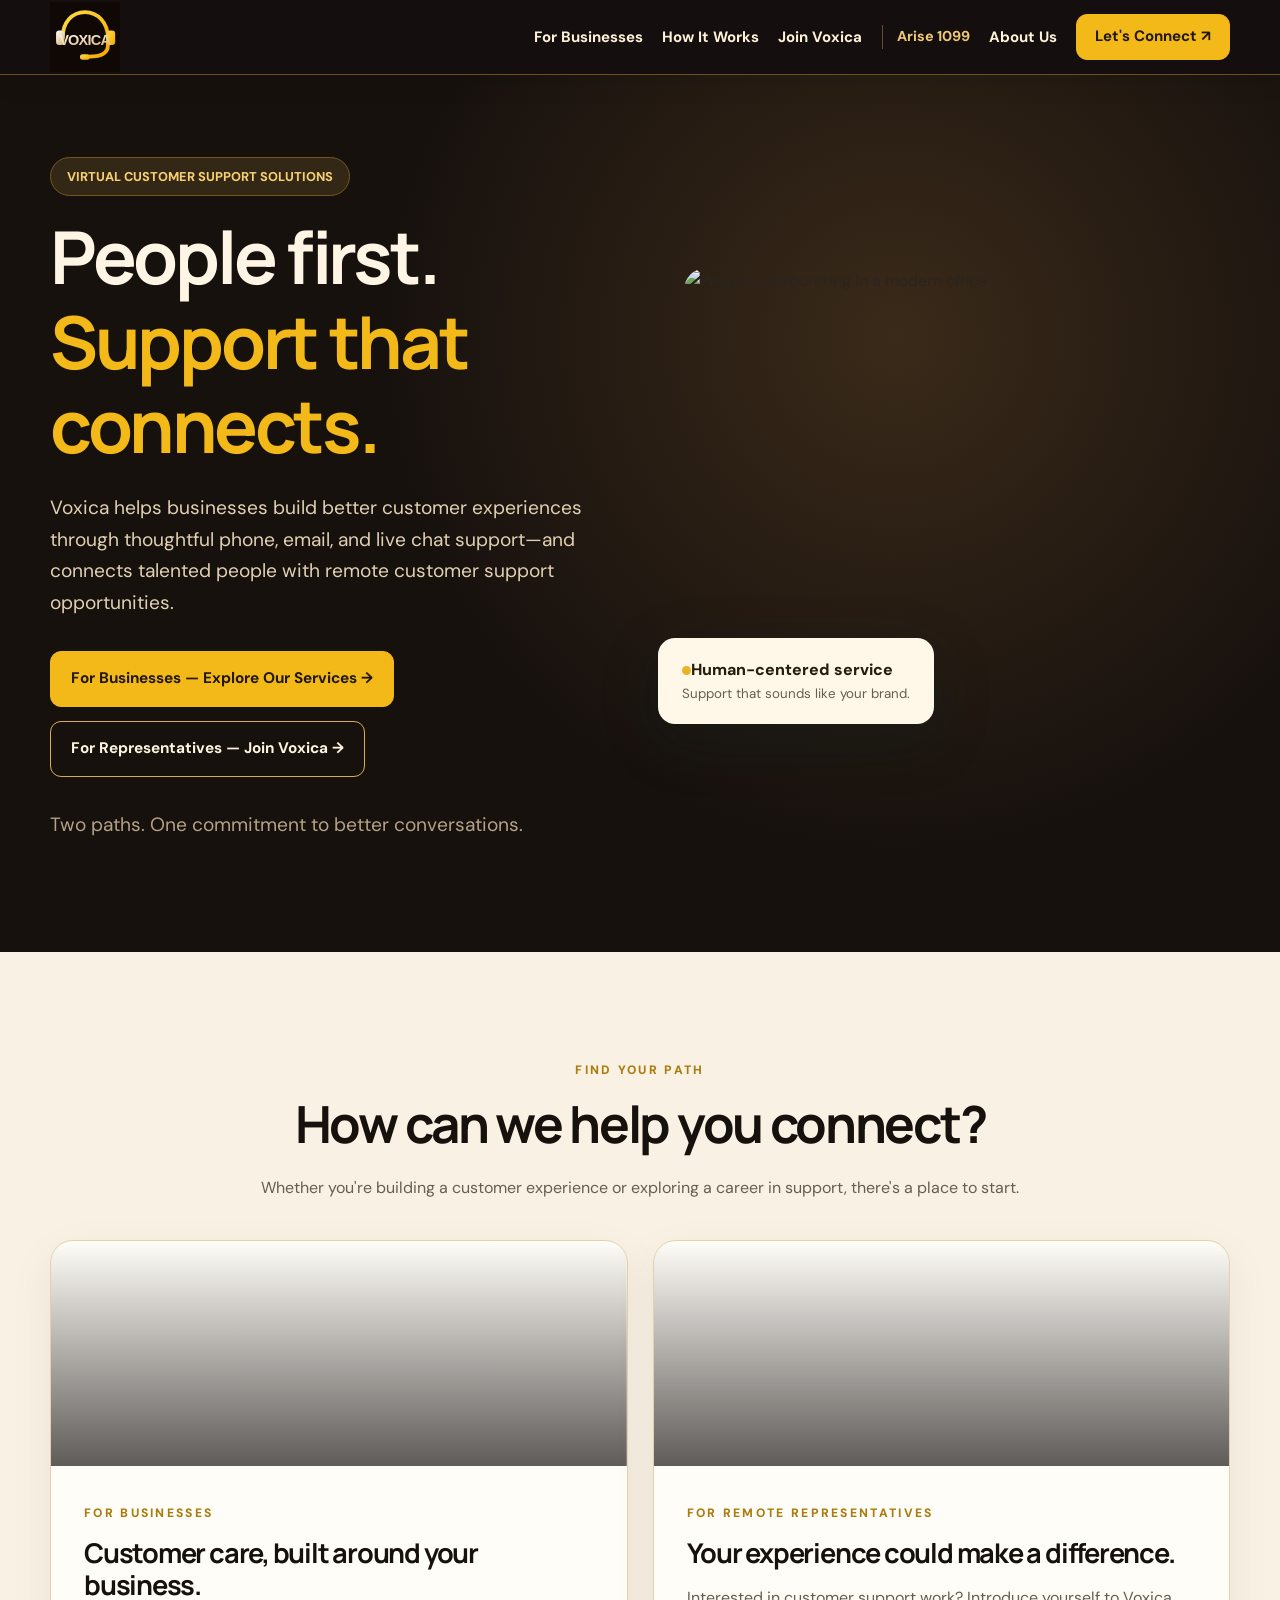
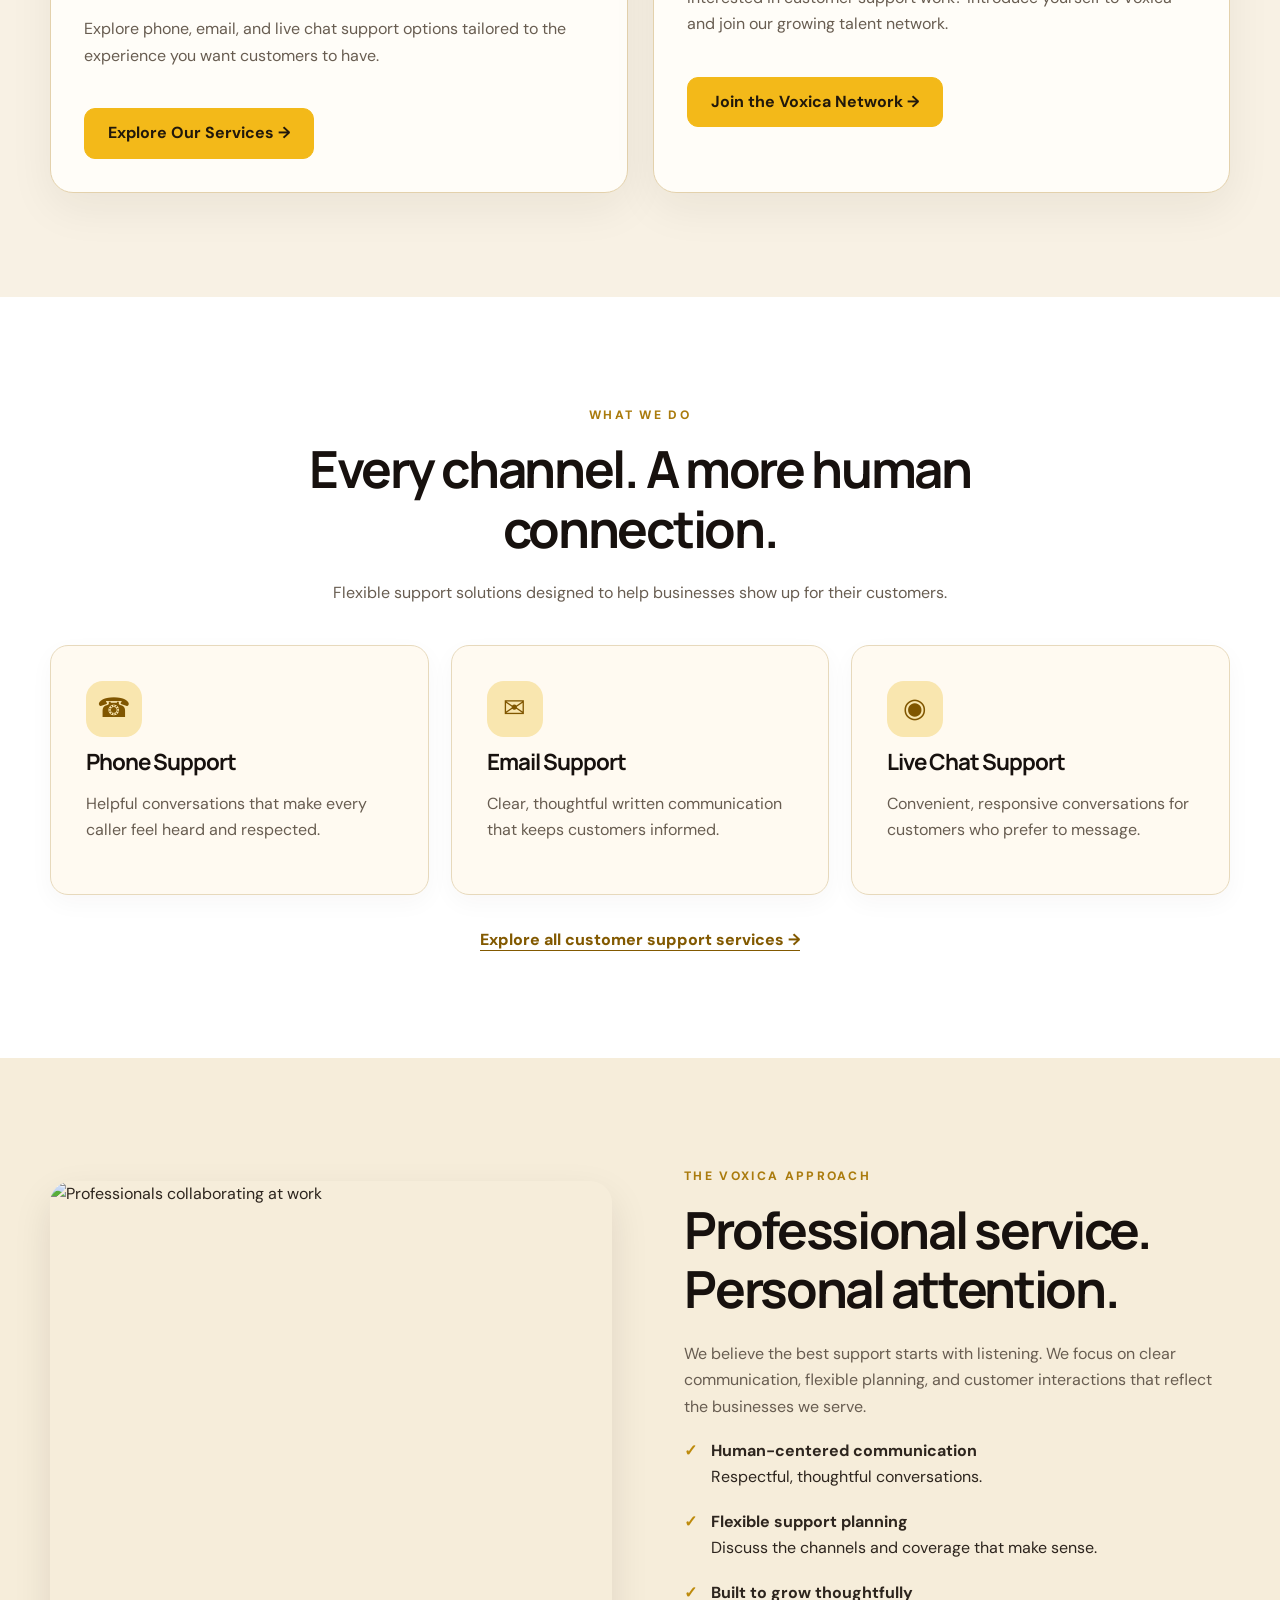
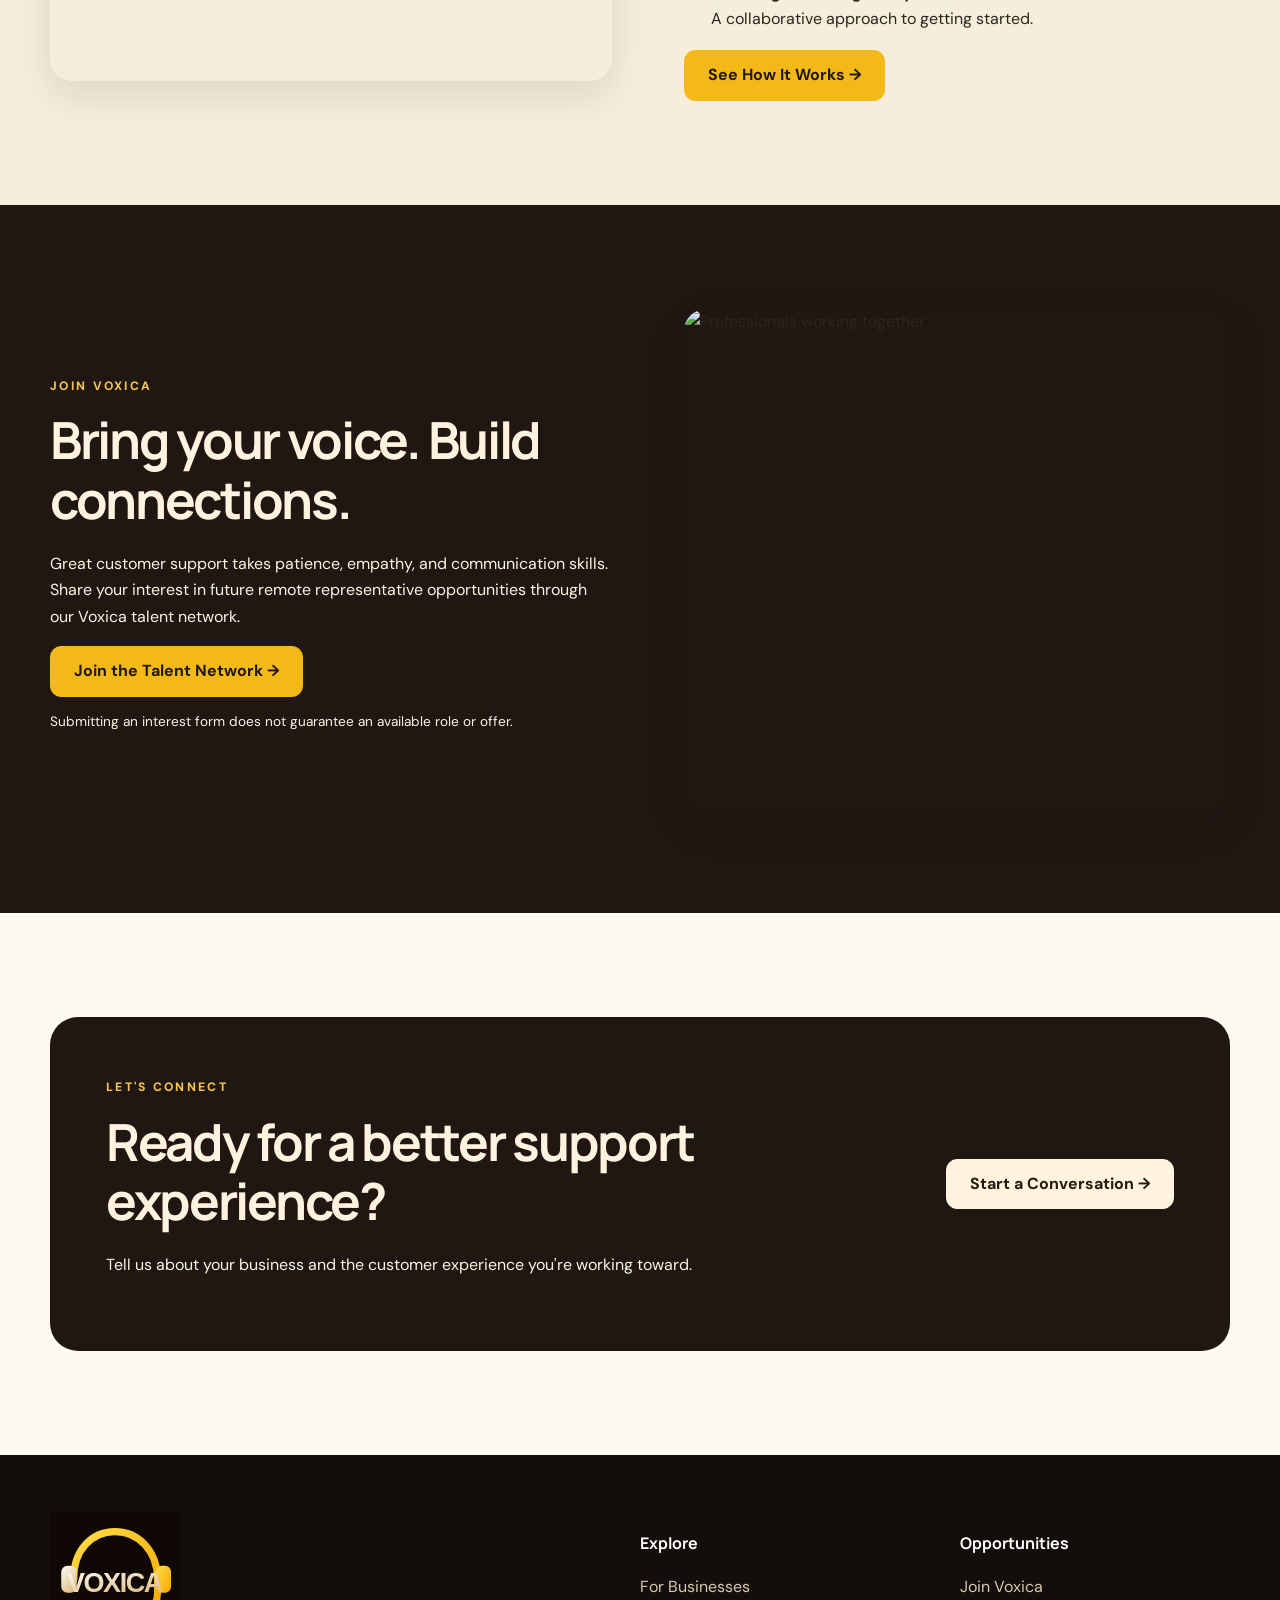
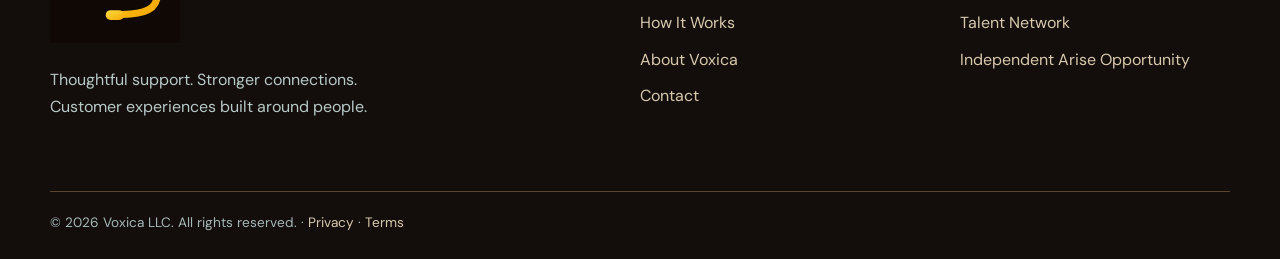
==== commit 4c08076d: "Improve index.html search and social sharing metadata" ====
--- a/index.html
+++ b/index.html
@@ -1 +1 @@
-<!doctype html><html lang="en"><head><meta charset="utf-8"><meta name="viewport" content="width=device-width, initial-scale=1"><meta name="description" content="Voxica customer support solutions and remote talent opportunities."><title>Customer Support That Connects | Voxica</title><link rel="stylesheet" href="style.css"></head><body><header class="nav"><div class="container nav-inner"><a href="index.html" class="brand" aria-label="Voxica home"><img src="assets/voxica-logo.svg" alt="VOXICA" width="166" height="95"></a><button class="menu-toggle" aria-label="Toggle navigation" aria-expanded="false">☰</button><nav class="nav-links" aria-label="Main navigation"><a href="services.html">For Businesses</a><a href="how-it-works.html">How It Works</a><a href="careers.html">Join Voxica</a><a href="arise.html" class="arise-nav-link">Arise 1099</a><a href="about.html">About Us</a><a class="btn" href="contact.html">Let's Connect ↗</a></nav></div></header><main><section class="hero new-hero"><div class="container hero-grid"><div><span class="pill">VIRTUAL CUSTOMER SUPPORT SOLUTIONS</span><h1>People first.<br><span class="gold-text">Support that connects.</span></h1><p>Voxica helps businesses build better customer experiences through thoughtful phone, email, and live chat support—and connects talented people with remote customer support opportunities.</p><div class="hero-actions"><a class="btn" href="services.html">For Businesses — Explore Our Services →</a><a class="btn btn-outline" href="careers.html">For Representatives — Join Voxica →</a></div><p class="small">Two paths. One commitment to better conversations.</p></div><div class="hero-image"><img src="https://images.unsplash.com/photo-1551836022-d5d88e9218df?auto=format&fit=crop&w=1300&q=85" alt="People collaborating in a modern office"><div class="float-card"><span class="dot"></span>Human-centered service<small>Support that sounds like your brand.</small></div></div></div></section><section class="section audience-section"><div class="container"><div class="section-heading center"><span class="eyebrow">Find your path</span><h2>How can we help you connect?</h2><p>Whether you're building a customer experience or exploring a career in support, there's a place to start.</p></div><div class="audience-grid"><article class="audience-card"><div class="audience-photo" style="background-image:linear-gradient(180deg,transparent,#0f0b09aa),url('https://images.unsplash.com/photo-1497366811353-6870744d04b2?auto=format&fit=crop&w=1100&q=85')"></div><div class="audience-content"><span class="eyebrow">For Businesses</span><h3>Customer care, built around your business.</h3><p>Explore phone, email, and live chat support options tailored to the experience you want customers to have.</p><a class="btn" href="services.html">Explore Our Services →</a></div></article><article class="audience-card"><div class="audience-photo" style="background-image:linear-gradient(180deg,transparent,#0f0b09aa),url('https://images.unsplash.com/photo-1581091226825-a6a2a5aee158?auto=format&fit=crop&w=1100&q=85')"></div><div class="audience-content"><span class="eyebrow">For Remote Representatives</span><h3>Your experience could make a difference.</h3><p>Interested in customer support work? Introduce yourself to Voxica and join our growing talent network.</p><a class="btn" href="careers.html">Join the Voxica Network →</a></div></article></div></div></section><section class="section section-white"><div class="container"><div class="section-heading center"><span class="eyebrow">What we do</span><h2>Every channel. A more human connection.</h2><p>Flexible support solutions designed to help businesses show up for their customers.</p></div><div class="grid3"><article class="service-card"><div class="service-icon">☎</div><h3>Phone Support</h3><p>Helpful conversations that make every caller feel heard and respected.</p></article><article class="service-card"><div class="service-icon">✉</div><h3>Email Support</h3><p>Clear, thoughtful written communication that keeps customers informed.</p></article><article class="service-card"><div class="service-icon">◉</div><h3>Live Chat Support</h3><p>Convenient, responsive conversations for customers who prefer to message.</p></article></div><div class="center spaced"><a class="text-link" href="services.html">Explore all customer support services →</a></div></div></section><section class="section section-mint"><div class="container split"><img src="https://images.unsplash.com/photo-1521737711867-e3b97375f902?auto=format&fit=crop&w=1200&q=85" alt="Professionals collaborating at work" loading="lazy"><div><span class="eyebrow">The Voxica approach</span><h2>Professional service. Personal attention.</h2><p>We believe the best support starts with listening. We focus on clear communication, flexible planning, and customer interactions that reflect the businesses we serve.</p><div class="check"><span>✓</span><div><strong>Human-centered communication</strong><br>Respectful, thoughtful conversations.</div></div><div class="check"><span>✓</span><div><strong>Flexible support planning</strong><br>Discuss the channels and coverage that make sense.</div></div><div class="check"><span>✓</span><div><strong>Built to grow thoughtfully</strong><br>A collaborative approach to getting started.</div></div><a class="btn" href="how-it-works.html">See How It Works →</a></div></div></section><section class="section section-navy"><div class="container split"><div><span class="eyebrow">Join Voxica</span><h2>Bring your voice. Build connections.</h2><p>Great customer support takes patience, empathy, and communication skills. Share your interest in future remote representative opportunities through our Voxica talent network.</p><a class="btn" href="apply.html">Join the Talent Network →</a><p class="small">Submitting an interest form does not guarantee an available role or offer.</p></div><img src="https://images.unsplash.com/photo-1556761175-b413da4baf72?auto=format&fit=crop&w=1200&q=85" alt="Professionals working together" loading="lazy"></div></section><section class="section"><div class="container"><div class="cta"><div><span class="eyebrow">Let's connect</span><h2>Ready for a better support experience?</h2><p>Tell us about your business and the customer experience you're working toward.</p></div><a class="btn btn-light" href="contact.html">Start a Conversation →</a></div></div></section></main><footer class="footer"><div class="container"><div class="footer-grid"><div><a href="index.html" class="brand" aria-label="Voxica home"><img src="assets/voxica-logo.svg" alt="VOXICA" width="166" height="95"></a><p>Thoughtful support. Stronger connections.<br>Customer experiences built around people.</p></div><div><h4>Explore</h4><a href="services.html">For Businesses</a><a href="how-it-works.html">How It Works</a><a href="about.html">About Voxica</a><a href="contact.html">Contact</a></div><div><h4>Opportunities</h4><a href="careers.html">Join Voxica</a><a href="apply.html">Talent Network</a><a href="arise.html">Independent Arise Opportunity</a></div></div><div class="footer-bottom">© 2026 Voxica LLC. All rights reserved. · <a href="privacy.html">Privacy</a> · <a href="terms.html">Terms</a></div></div></footer><script src="script.js"></script></body></html>+<!doctype html><html lang="en"><head><meta charset="utf-8"><meta name="viewport" content="width=device-width, initial-scale=1"><meta name="description" content="Voxica provides thoughtful phone, email and live chat customer support solutions for businesses and a separate remote representative talent network."><title>Customer Support That Connects | Voxica</title><link rel="stylesheet" href="style.css"><meta property="og:type" content="website"><meta property="og:site_name" content="Voxica"><meta property="og:title" content="Customer Support That Connects | Voxica"><meta property="og:description" content="Voxica provides thoughtful phone, email and live chat customer support solutions for businesses and a separate remote representative talent network."><meta property="og:url" content="https://voxica-teleservices.onrender.com/index.html"><meta name="theme-color" content="#17100d"><link rel="canonical" href="https://voxica-teleservices.onrender.com/"></head><body><header class="nav"><div class="container nav-inner"><a href="index.html" class="brand" aria-label="Voxica home"><img src="assets/voxica-logo.svg" alt="VOXICA" width="166" height="95"></a><button class="menu-toggle" aria-label="Toggle navigation" aria-expanded="false">☰</button><nav class="nav-links" aria-label="Main navigation"><a href="services.html">For Businesses</a><a href="how-it-works.html">How It Works</a><a href="careers.html">Join Voxica</a><a href="arise.html" class="arise-nav-link">Arise 1099</a><a href="about.html">About Us</a><a class="btn" href="contact.html">Let's Connect ↗</a></nav></div></header><main><section class="hero new-hero"><div class="container hero-grid"><div><span class="pill">VIRTUAL CUSTOMER SUPPORT SOLUTIONS</span><h1>People first.<br><span class="gold-text">Support that connects.</span></h1><p>Voxica helps businesses build better customer experiences through thoughtful phone, email, and live chat support—and connects talented people with remote customer support opportunities.</p><div class="hero-actions"><a class="btn" href="services.html">For Businesses — Explore Our Services →</a><a class="btn btn-outline" href="careers.html">For Representatives — Join Voxica →</a></div><p class="small">Two paths. One commitment to better conversations.</p></div><div class="hero-image"><img src="https://images.unsplash.com/photo-1551836022-d5d88e9218df?auto=format&fit=crop&w=1300&q=85" alt="People collaborating in a modern office"><div class="float-card"><span class="dot"></span>Human-centered service<small>Support that sounds like your brand.</small></div></div></div></section><section class="section audience-section"><div class="container"><div class="section-heading center"><span class="eyebrow">Find your path</span><h2>How can we help you connect?</h2><p>Whether you're building a customer experience or exploring a career in support, there's a place to start.</p></div><div class="audience-grid"><article class="audience-card"><div class="audience-photo" style="background-image:linear-gradient(180deg,transparent,#0f0b09aa),url('https://images.unsplash.com/photo-1497366811353-6870744d04b2?auto=format&fit=crop&w=1100&q=85')"></div><div class="audience-content"><span class="eyebrow">For Businesses</span><h3>Customer care, built around your business.</h3><p>Explore phone, email, and live chat support options tailored to the experience you want customers to have.</p><a class="btn" href="services.html">Explore Our Services →</a></div></article><article class="audience-card"><div class="audience-photo" style="background-image:linear-gradient(180deg,transparent,#0f0b09aa),url('https://images.unsplash.com/photo-1581091226825-a6a2a5aee158?auto=format&fit=crop&w=1100&q=85')"></div><div class="audience-content"><span class="eyebrow">For Remote Representatives</span><h3>Your experience could make a difference.</h3><p>Interested in customer support work? Introduce yourself to Voxica and join our growing talent network.</p><a class="btn" href="careers.html">Join the Voxica Network →</a></div></article></div></div></section><section class="section section-white"><div class="container"><div class="section-heading center"><span class="eyebrow">What we do</span><h2>Every channel. A more human connection.</h2><p>Flexible support solutions designed to help businesses show up for their customers.</p></div><div class="grid3"><article class="service-card"><div class="service-icon">☎</div><h3>Phone Support</h3><p>Helpful conversations that make every caller feel heard and respected.</p></article><article class="service-card"><div class="service-icon">✉</div><h3>Email Support</h3><p>Clear, thoughtful written communication that keeps customers informed.</p></article><article class="service-card"><div class="service-icon">◉</div><h3>Live Chat Support</h3><p>Convenient, responsive conversations for customers who prefer to message.</p></article></div><div class="center spaced"><a class="text-link" href="services.html">Explore all customer support services →</a></div></div></section><section class="section section-mint"><div class="container split"><img src="https://images.unsplash.com/photo-1521737711867-e3b97375f902?auto=format&fit=crop&w=1200&q=85" alt="Professionals collaborating at work" loading="lazy"><div><span class="eyebrow">The Voxica approach</span><h2>Professional service. Personal attention.</h2><p>We believe the best support starts with listening. We focus on clear communication, flexible planning, and customer interactions that reflect the businesses we serve.</p><div class="check"><span>✓</span><div><strong>Human-centered communication</strong><br>Respectful, thoughtful conversations.</div></div><div class="check"><span>✓</span><div><strong>Flexible support planning</strong><br>Discuss the channels and coverage that make sense.</div></div><div class="check"><span>✓</span><div><strong>Built to grow thoughtfully</strong><br>A collaborative approach to getting started.</div></div><a class="btn" href="how-it-works.html">See How It Works →</a></div></div></section><section class="section section-navy"><div class="container split"><div><span class="eyebrow">Join Voxica</span><h2>Bring your voice. Build connections.</h2><p>Great customer support takes patience, empathy, and communication skills. Share your interest in future remote representative opportunities through our Voxica talent network.</p><a class="btn" href="apply.html">Join the Talent Network →</a><p class="small">Submitting an interest form does not guarantee an available role or offer.</p></div><img src="https://images.unsplash.com/photo-1556761175-b413da4baf72?auto=format&fit=crop&w=1200&q=85" alt="Professionals working together" loading="lazy"></div></section><section class="section"><div class="container"><div class="cta"><div><span class="eyebrow">Let's connect</span><h2>Ready for a better support experience?</h2><p>Tell us about your business and the customer experience you're working toward.</p></div><a class="btn btn-light" href="contact.html">Start a Conversation →</a></div></div></section></main><footer class="footer"><div class="container"><div class="footer-grid"><div><a href="index.html" class="brand" aria-label="Voxica home"><img src="assets/voxica-logo.svg" alt="VOXICA" width="166" height="95"></a><p>Thoughtful support. Stronger connections.<br>Customer experiences built around people.</p></div><div><h4>Explore</h4><a href="services.html">For Businesses</a><a href="how-it-works.html">How It Works</a><a href="about.html">About Voxica</a><a href="contact.html">Contact</a></div><div><h4>Opportunities</h4><a href="careers.html">Join Voxica</a><a href="apply.html">Talent Network</a><a href="arise.html">Independent Arise Opportunity</a></div></div><div class="footer-bottom">© 2026 Voxica LLC. All rights reserved. · <a href="privacy.html">Privacy</a> · <a href="terms.html">Terms</a></div></div></footer><script src="script.js"></script></body></html>
--- a/style.css
+++ b/style.css
@@ -84,3 +84,30 @@
 .consent-row{display:flex;gap:11px;align-items:flex-start;margin:18px 0 24px;font-size:.92rem;line-height:1.5;color:#554a3d}
 .consent-row input{width:19px;height:19px;flex:0 0 19px;margin-top:2px;accent-color:#b8890c}
 .consent-row a{color:#805b00;text-decoration:underline;text-underline-offset:3px}
+
+
+/* Voxica presentation polish */
+:root{--focus-ring:#f2b923}
+a:focus-visible,button:focus-visible,input:focus-visible,select:focus-visible,textarea:focus-visible,summary:focus-visible{outline:3px solid var(--focus-ring);outline-offset:4px}
+.nav{position:sticky;top:0;z-index:100;box-shadow:0 8px 25px #00000018}
+.nav-inner{gap:18px}
+.nav-links{gap:clamp(10px,1.5vw,25px);font-weight:700}
+.nav-links>a:not(.btn){white-space:nowrap}
+.nav-links>.btn{white-space:nowrap;padding:12px 18px}
+.hero-actions{display:flex;flex-wrap:wrap;gap:14px;align-items:center}
+.new-hero .hero-actions .btn{display:inline-flex;align-items:center;justify-content:center;min-height:56px;max-width:100%;font-size:.96rem;line-height:1.35;text-align:center;padding:15px 20px}
+.new-hero .hero-grid{align-items:center}
+.new-hero .hero-image img{border-radius:22px}
+.new-hero .small{margin-top:18px}
+.section-heading.center{margin-bottom:38px}
+.service-card,.audience-card{height:100%}
+.service-card{border:1px solid #e7d9bc;border-radius:18px;box-shadow:0 8px 24px #2c211009}
+.section .split{align-items:center}
+.section .split>img{width:100%;object-fit:cover;border-radius:22px;box-shadow:0 16px 38px #21170d1a}
+.footer{padding-top:58px}
+.footer .brand img{object-fit:contain}
+.form-card{max-width:900px;margin:0 auto}
+.form-card input:not([type="checkbox"]),.form-card select,.form-card textarea{font-size:16px}
+@media(max-width:1080px) and (min-width:851px){.nav-links{gap:9px;font-size:.84rem}.nav-links>.btn{padding:10px 12px}.nav .brand img{width:62px!important;height:62px!important}}
+@media(max-width:850px){.nav-links{z-index:101;max-height:calc(100vh - 76px);overflow:auto}.nav-links>a:not(.btn){padding:8px 0}.new-hero .hero-actions{align-items:stretch}.new-hero .hero-actions .btn{width:100%}.section .split>img{max-height:390px}}
+@media(max-width:550px){.new-hero{padding:48px 0 62px}.new-hero h1{font-size:clamp(2.5rem,11vw,3.5rem);line-height:1.1}.new-hero p{font-size:1rem}.section{padding:60px 0}.page-hero{padding:56px 0}.audience-photo{height:220px}.footer{padding-top:45px}}
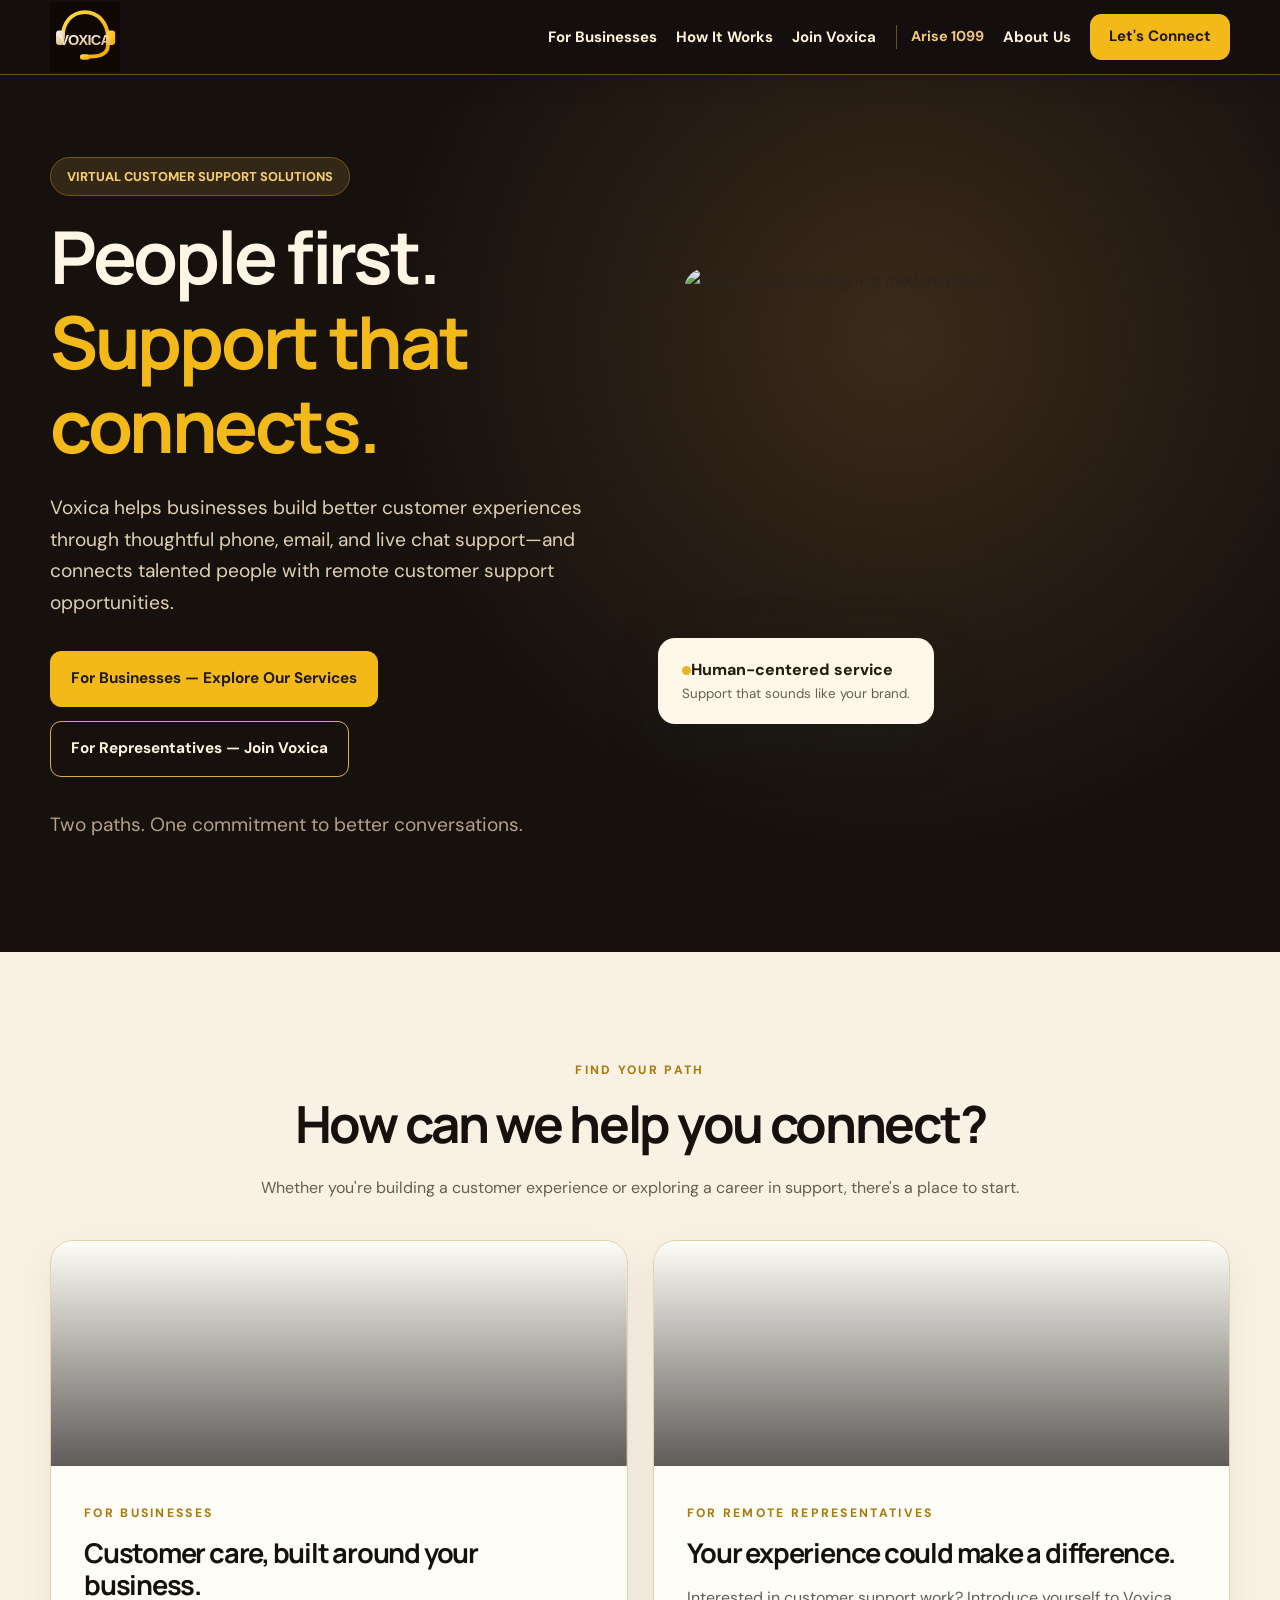
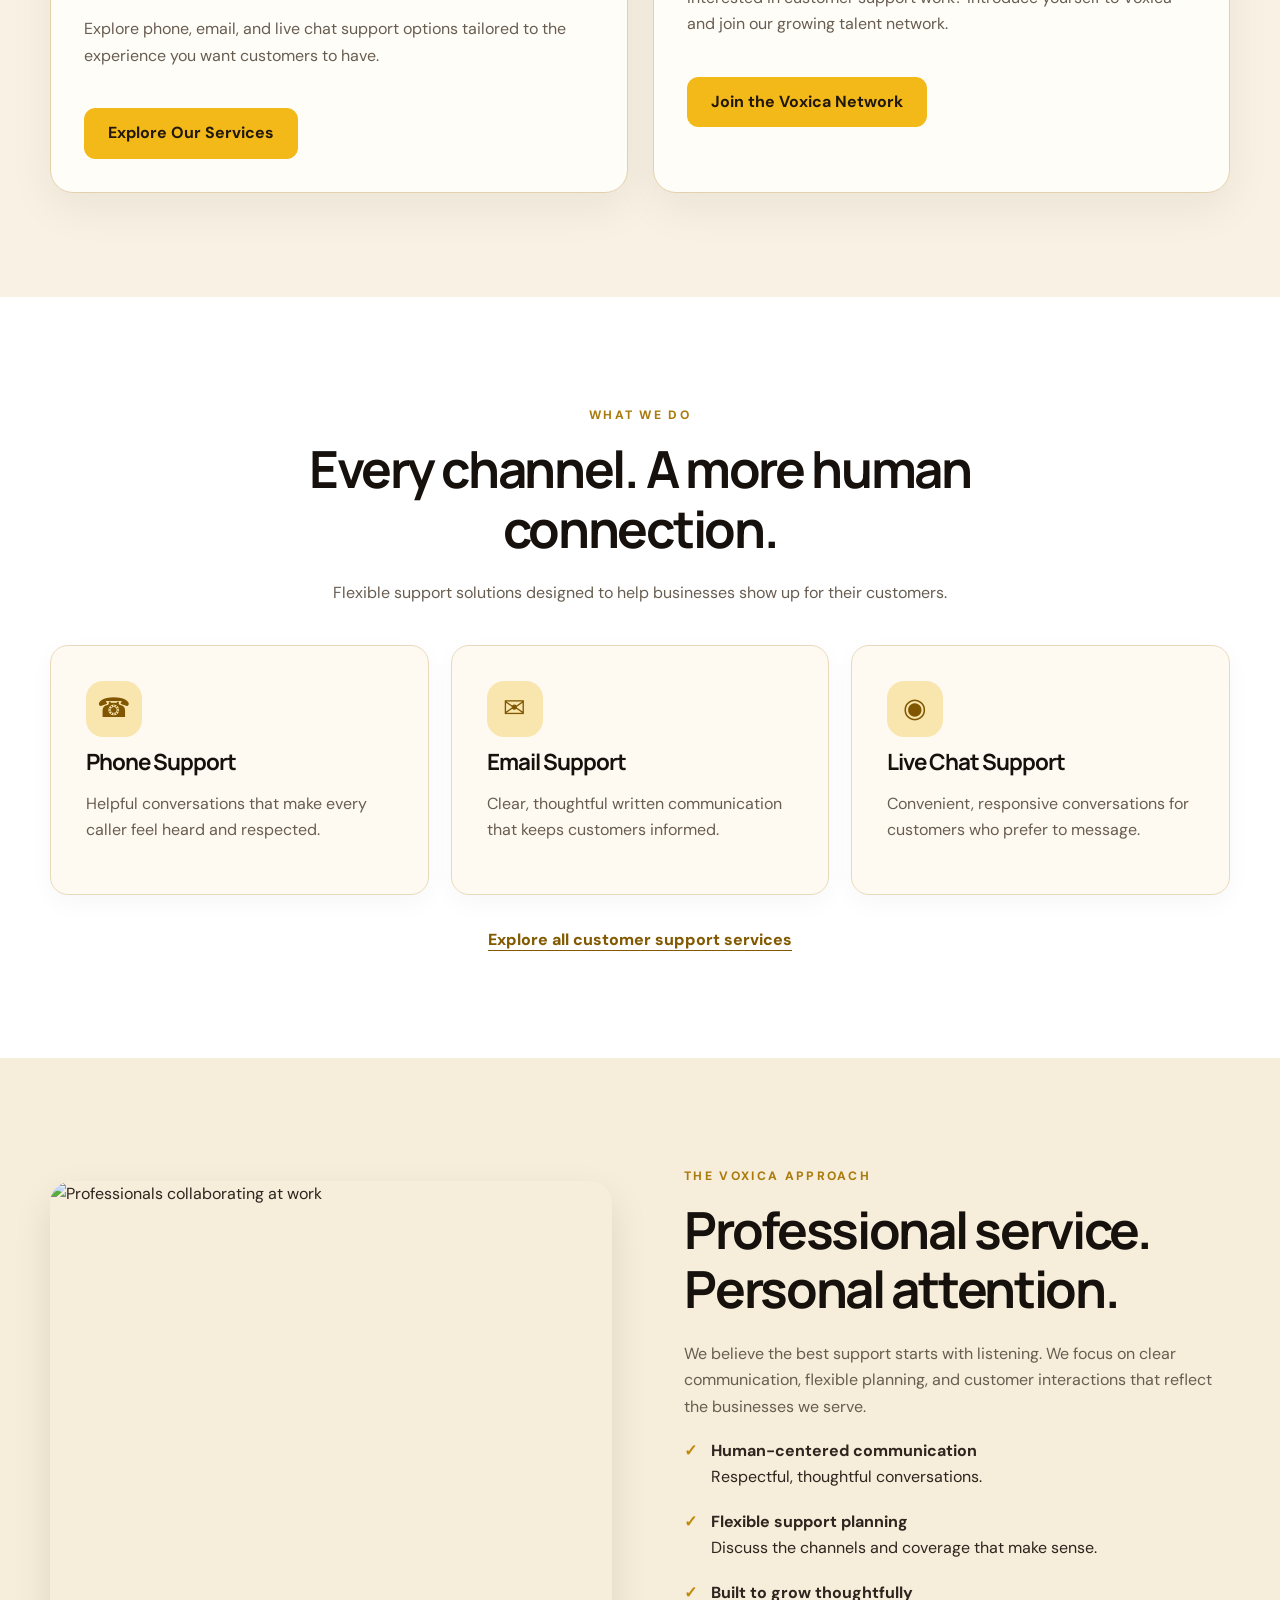
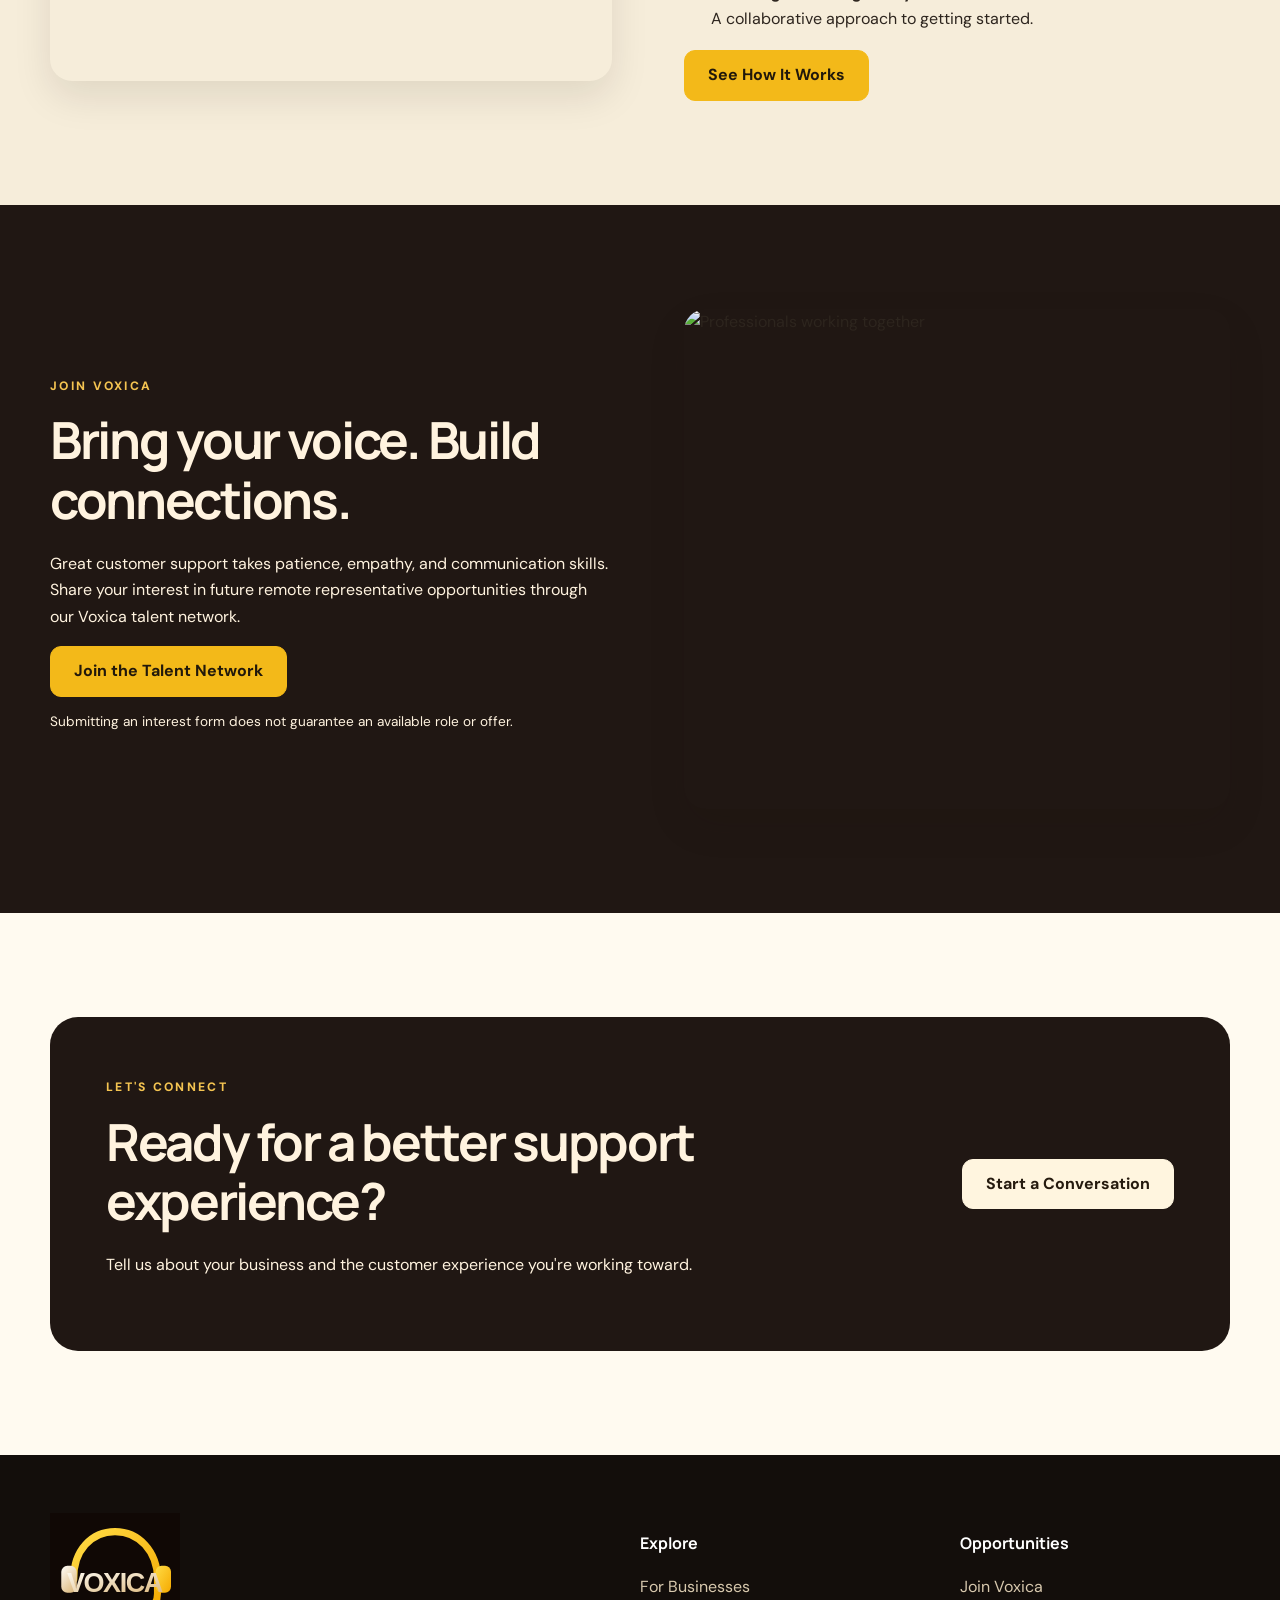
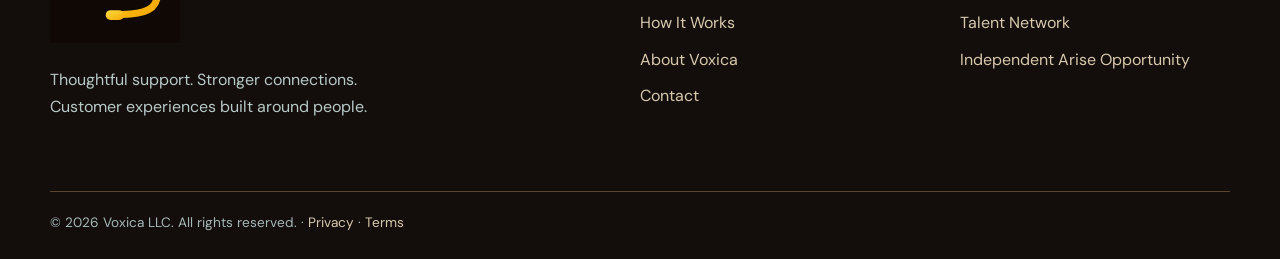
==== commit 1b72ced0: "Remove decorative arrows from Voxica website buttons and links" ====
--- a/index.html
+++ b/index.html
@@ -1 +1 @@
-<!doctype html><html lang="en"><head><meta charset="utf-8"><meta name="viewport" content="width=device-width, initial-scale=1"><meta name="description" content="Voxica provides thoughtful phone, email and live chat customer support solutions for businesses and a separate remote representative talent network."><title>Customer Support That Connects | Voxica</title><link rel="stylesheet" href="style.css"><meta property="og:type" content="website"><meta property="og:site_name" content="Voxica"><meta property="og:title" content="Customer Support That Connects | Voxica"><meta property="og:description" content="Voxica provides thoughtful phone, email and live chat customer support solutions for businesses and a separate remote representative talent network."><meta property="og:url" content="https://voxica-teleservices.onrender.com/index.html"><meta name="theme-color" content="#17100d"><link rel="canonical" href="https://voxica-teleservices.onrender.com/"></head><body><header class="nav"><div class="container nav-inner"><a href="index.html" class="brand" aria-label="Voxica home"><img src="assets/voxica-logo.svg" alt="VOXICA" width="166" height="95"></a><button class="menu-toggle" aria-label="Toggle navigation" aria-expanded="false">☰</button><nav class="nav-links" aria-label="Main navigation"><a href="services.html">For Businesses</a><a href="how-it-works.html">How It Works</a><a href="careers.html">Join Voxica</a><a href="arise.html" class="arise-nav-link">Arise 1099</a><a href="about.html">About Us</a><a class="btn" href="contact.html">Let's Connect ↗</a></nav></div></header><main><section class="hero new-hero"><div class="container hero-grid"><div><span class="pill">VIRTUAL CUSTOMER SUPPORT SOLUTIONS</span><h1>People first.<br><span class="gold-text">Support that connects.</span></h1><p>Voxica helps businesses build better customer experiences through thoughtful phone, email, and live chat support—and connects talented people with remote customer support opportunities.</p><div class="hero-actions"><a class="btn" href="services.html">For Businesses — Explore Our Services →</a><a class="btn btn-outline" href="careers.html">For Representatives — Join Voxica →</a></div><p class="small">Two paths. One commitment to better conversations.</p></div><div class="hero-image"><img src="https://images.unsplash.com/photo-1551836022-d5d88e9218df?auto=format&fit=crop&w=1300&q=85" alt="People collaborating in a modern office"><div class="float-card"><span class="dot"></span>Human-centered service<small>Support that sounds like your brand.</small></div></div></div></section><section class="section audience-section"><div class="container"><div class="section-heading center"><span class="eyebrow">Find your path</span><h2>How can we help you connect?</h2><p>Whether you're building a customer experience or exploring a career in support, there's a place to start.</p></div><div class="audience-grid"><article class="audience-card"><div class="audience-photo" style="background-image:linear-gradient(180deg,transparent,#0f0b09aa),url('https://images.unsplash.com/photo-1497366811353-6870744d04b2?auto=format&fit=crop&w=1100&q=85')"></div><div class="audience-content"><span class="eyebrow">For Businesses</span><h3>Customer care, built around your business.</h3><p>Explore phone, email, and live chat support options tailored to the experience you want customers to have.</p><a class="btn" href="services.html">Explore Our Services →</a></div></article><article class="audience-card"><div class="audience-photo" style="background-image:linear-gradient(180deg,transparent,#0f0b09aa),url('https://images.unsplash.com/photo-1581091226825-a6a2a5aee158?auto=format&fit=crop&w=1100&q=85')"></div><div class="audience-content"><span class="eyebrow">For Remote Representatives</span><h3>Your experience could make a difference.</h3><p>Interested in customer support work? Introduce yourself to Voxica and join our growing talent network.</p><a class="btn" href="careers.html">Join the Voxica Network →</a></div></article></div></div></section><section class="section section-white"><div class="container"><div class="section-heading center"><span class="eyebrow">What we do</span><h2>Every channel. A more human connection.</h2><p>Flexible support solutions designed to help businesses show up for their customers.</p></div><div class="grid3"><article class="service-card"><div class="service-icon">☎</div><h3>Phone Support</h3><p>Helpful conversations that make every caller feel heard and respected.</p></article><article class="service-card"><div class="service-icon">✉</div><h3>Email Support</h3><p>Clear, thoughtful written communication that keeps customers informed.</p></article><article class="service-card"><div class="service-icon">◉</div><h3>Live Chat Support</h3><p>Convenient, responsive conversations for customers who prefer to message.</p></article></div><div class="center spaced"><a class="text-link" href="services.html">Explore all customer support services →</a></div></div></section><section class="section section-mint"><div class="container split"><img src="https://images.unsplash.com/photo-1521737711867-e3b97375f902?auto=format&fit=crop&w=1200&q=85" alt="Professionals collaborating at work" loading="lazy"><div><span class="eyebrow">The Voxica approach</span><h2>Professional service. Personal attention.</h2><p>We believe the best support starts with listening. We focus on clear communication, flexible planning, and customer interactions that reflect the businesses we serve.</p><div class="check"><span>✓</span><div><strong>Human-centered communication</strong><br>Respectful, thoughtful conversations.</div></div><div class="check"><span>✓</span><div><strong>Flexible support planning</strong><br>Discuss the channels and coverage that make sense.</div></div><div class="check"><span>✓</span><div><strong>Built to grow thoughtfully</strong><br>A collaborative approach to getting started.</div></div><a class="btn" href="how-it-works.html">See How It Works →</a></div></div></section><section class="section section-navy"><div class="container split"><div><span class="eyebrow">Join Voxica</span><h2>Bring your voice. Build connections.</h2><p>Great customer support takes patience, empathy, and communication skills. Share your interest in future remote representative opportunities through our Voxica talent network.</p><a class="btn" href="apply.html">Join the Talent Network →</a><p class="small">Submitting an interest form does not guarantee an available role or offer.</p></div><img src="https://images.unsplash.com/photo-1556761175-b413da4baf72?auto=format&fit=crop&w=1200&q=85" alt="Professionals working together" loading="lazy"></div></section><section class="section"><div class="container"><div class="cta"><div><span class="eyebrow">Let's connect</span><h2>Ready for a better support experience?</h2><p>Tell us about your business and the customer experience you're working toward.</p></div><a class="btn btn-light" href="contact.html">Start a Conversation →</a></div></div></section></main><footer class="footer"><div class="container"><div class="footer-grid"><div><a href="index.html" class="brand" aria-label="Voxica home"><img src="assets/voxica-logo.svg" alt="VOXICA" width="166" height="95"></a><p>Thoughtful support. Stronger connections.<br>Customer experiences built around people.</p></div><div><h4>Explore</h4><a href="services.html">For Businesses</a><a href="how-it-works.html">How It Works</a><a href="about.html">About Voxica</a><a href="contact.html">Contact</a></div><div><h4>Opportunities</h4><a href="careers.html">Join Voxica</a><a href="apply.html">Talent Network</a><a href="arise.html">Independent Arise Opportunity</a></div></div><div class="footer-bottom">© 2026 Voxica LLC. All rights reserved. · <a href="privacy.html">Privacy</a> · <a href="terms.html">Terms</a></div></div></footer><script src="script.js"></script></body></html>+<!doctype html><html lang="en"><head><meta charset="utf-8"><meta name="viewport" content="width=device-width, initial-scale=1"><meta name="description" content="Voxica provides thoughtful phone, email and live chat customer support solutions for businesses and a separate remote representative talent network."><title>Customer Support That Connects | Voxica</title><link rel="stylesheet" href="style.css"><meta property="og:type" content="website"><meta property="og:site_name" content="Voxica"><meta property="og:title" content="Customer Support That Connects | Voxica"><meta property="og:description" content="Voxica provides thoughtful phone, email and live chat customer support solutions for businesses and a separate remote representative talent network."><meta property="og:url" content="https://voxica-teleservices.onrender.com/index.html"><meta name="theme-color" content="#17100d"><link rel="canonical" href="https://voxica-teleservices.onrender.com/"></head><body><header class="nav"><div class="container nav-inner"><a href="index.html" class="brand" aria-label="Voxica home"><img src="assets/voxica-logo.svg" alt="VOXICA" width="166" height="95"></a><button class="menu-toggle" aria-label="Toggle navigation" aria-expanded="false">☰</button><nav class="nav-links" aria-label="Main navigation"><a href="services.html">For Businesses</a><a href="how-it-works.html">How It Works</a><a href="careers.html">Join Voxica</a><a href="arise.html" class="arise-nav-link">Arise 1099</a><a href="about.html">About Us</a><a class="btn" href="contact.html">Let's Connect</a></nav></div></header><main><section class="hero new-hero"><div class="container hero-grid"><div><span class="pill">VIRTUAL CUSTOMER SUPPORT SOLUTIONS</span><h1>People first.<br><span class="gold-text">Support that connects.</span></h1><p>Voxica helps businesses build better customer experiences through thoughtful phone, email, and live chat support—and connects talented people with remote customer support opportunities.</p><div class="hero-actions"><a class="btn" href="services.html">For Businesses — Explore Our Services</a><a class="btn btn-outline" href="careers.html">For Representatives — Join Voxica</a></div><p class="small">Two paths. One commitment to better conversations.</p></div><div class="hero-image"><img src="https://images.unsplash.com/photo-1551836022-d5d88e9218df?auto=format&fit=crop&w=1300&q=85" alt="People collaborating in a modern office"><div class="float-card"><span class="dot"></span>Human-centered service<small>Support that sounds like your brand.</small></div></div></div></section><section class="section audience-section"><div class="container"><div class="section-heading center"><span class="eyebrow">Find your path</span><h2>How can we help you connect?</h2><p>Whether you're building a customer experience or exploring a career in support, there's a place to start.</p></div><div class="audience-grid"><article class="audience-card"><div class="audience-photo" style="background-image:linear-gradient(180deg,transparent,#0f0b09aa),url('https://images.unsplash.com/photo-1497366811353-6870744d04b2?auto=format&fit=crop&w=1100&q=85')"></div><div class="audience-content"><span class="eyebrow">For Businesses</span><h3>Customer care, built around your business.</h3><p>Explore phone, email, and live chat support options tailored to the experience you want customers to have.</p><a class="btn" href="services.html">Explore Our Services</a></div></article><article class="audience-card"><div class="audience-photo" style="background-image:linear-gradient(180deg,transparent,#0f0b09aa),url('https://images.unsplash.com/photo-1581091226825-a6a2a5aee158?auto=format&fit=crop&w=1100&q=85')"></div><div class="audience-content"><span class="eyebrow">For Remote Representatives</span><h3>Your experience could make a difference.</h3><p>Interested in customer support work? Introduce yourself to Voxica and join our growing talent network.</p><a class="btn" href="careers.html">Join the Voxica Network</a></div></article></div></div></section><section class="section section-white"><div class="container"><div class="section-heading center"><span class="eyebrow">What we do</span><h2>Every channel. A more human connection.</h2><p>Flexible support solutions designed to help businesses show up for their customers.</p></div><div class="grid3"><article class="service-card"><div class="service-icon">☎</div><h3>Phone Support</h3><p>Helpful conversations that make every caller feel heard and respected.</p></article><article class="service-card"><div class="service-icon">✉</div><h3>Email Support</h3><p>Clear, thoughtful written communication that keeps customers informed.</p></article><article class="service-card"><div class="service-icon">◉</div><h3>Live Chat Support</h3><p>Convenient, responsive conversations for customers who prefer to message.</p></article></div><div class="center spaced"><a class="text-link" href="services.html">Explore all customer support services</a></div></div></section><section class="section section-mint"><div class="container split"><img src="https://images.unsplash.com/photo-1521737711867-e3b97375f902?auto=format&fit=crop&w=1200&q=85" alt="Professionals collaborating at work" loading="lazy"><div><span class="eyebrow">The Voxica approach</span><h2>Professional service. Personal attention.</h2><p>We believe the best support starts with listening. We focus on clear communication, flexible planning, and customer interactions that reflect the businesses we serve.</p><div class="check"><span>✓</span><div><strong>Human-centered communication</strong><br>Respectful, thoughtful conversations.</div></div><div class="check"><span>✓</span><div><strong>Flexible support planning</strong><br>Discuss the channels and coverage that make sense.</div></div><div class="check"><span>✓</span><div><strong>Built to grow thoughtfully</strong><br>A collaborative approach to getting started.</div></div><a class="btn" href="how-it-works.html">See How It Works</a></div></div></section><section class="section section-navy"><div class="container split"><div><span class="eyebrow">Join Voxica</span><h2>Bring your voice. Build connections.</h2><p>Great customer support takes patience, empathy, and communication skills. Share your interest in future remote representative opportunities through our Voxica talent network.</p><a class="btn" href="apply.html">Join the Talent Network</a><p class="small">Submitting an interest form does not guarantee an available role or offer.</p></div><img src="https://images.unsplash.com/photo-1556761175-b413da4baf72?auto=format&fit=crop&w=1200&q=85" alt="Professionals working together" loading="lazy"></div></section><section class="section"><div class="container"><div class="cta"><div><span class="eyebrow">Let's connect</span><h2>Ready for a better support experience?</h2><p>Tell us about your business and the customer experience you're working toward.</p></div><a class="btn btn-light" href="contact.html">Start a Conversation</a></div></div></section></main><footer class="footer"><div class="container"><div class="footer-grid"><div><a href="index.html" class="brand" aria-label="Voxica home"><img src="assets/voxica-logo.svg" alt="VOXICA" width="166" height="95"></a><p>Thoughtful support. Stronger connections.<br>Customer experiences built around people.</p></div><div><h4>Explore</h4><a href="services.html">For Businesses</a><a href="how-it-works.html">How It Works</a><a href="about.html">About Voxica</a><a href="contact.html">Contact</a></div><div><h4>Opportunities</h4><a href="careers.html">Join Voxica</a><a href="apply.html">Talent Network</a><a href="arise.html">Independent Arise Opportunity</a></div></div><div class="footer-bottom">© 2026 Voxica LLC. All rights reserved. · <a href="privacy.html">Privacy</a> · <a href="terms.html">Terms</a></div></div></footer><script src="script.js"></script></body></html>
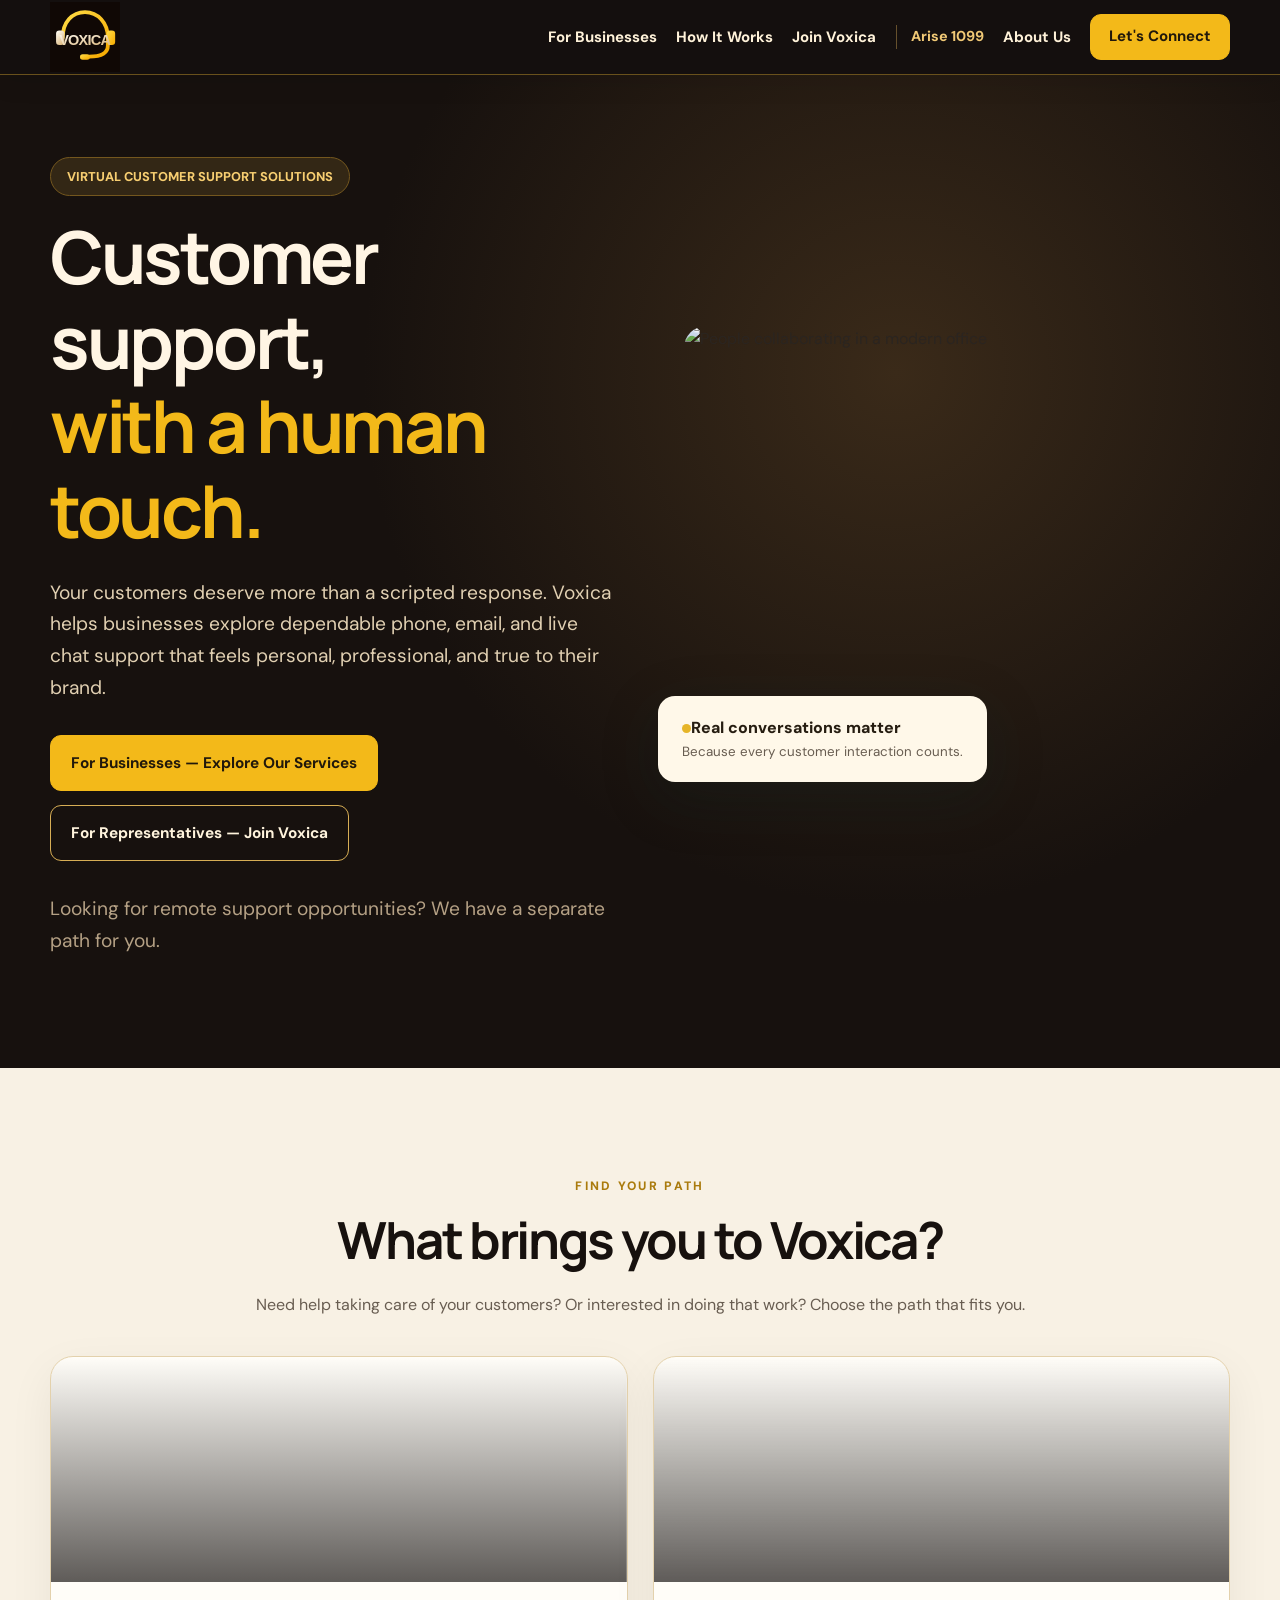
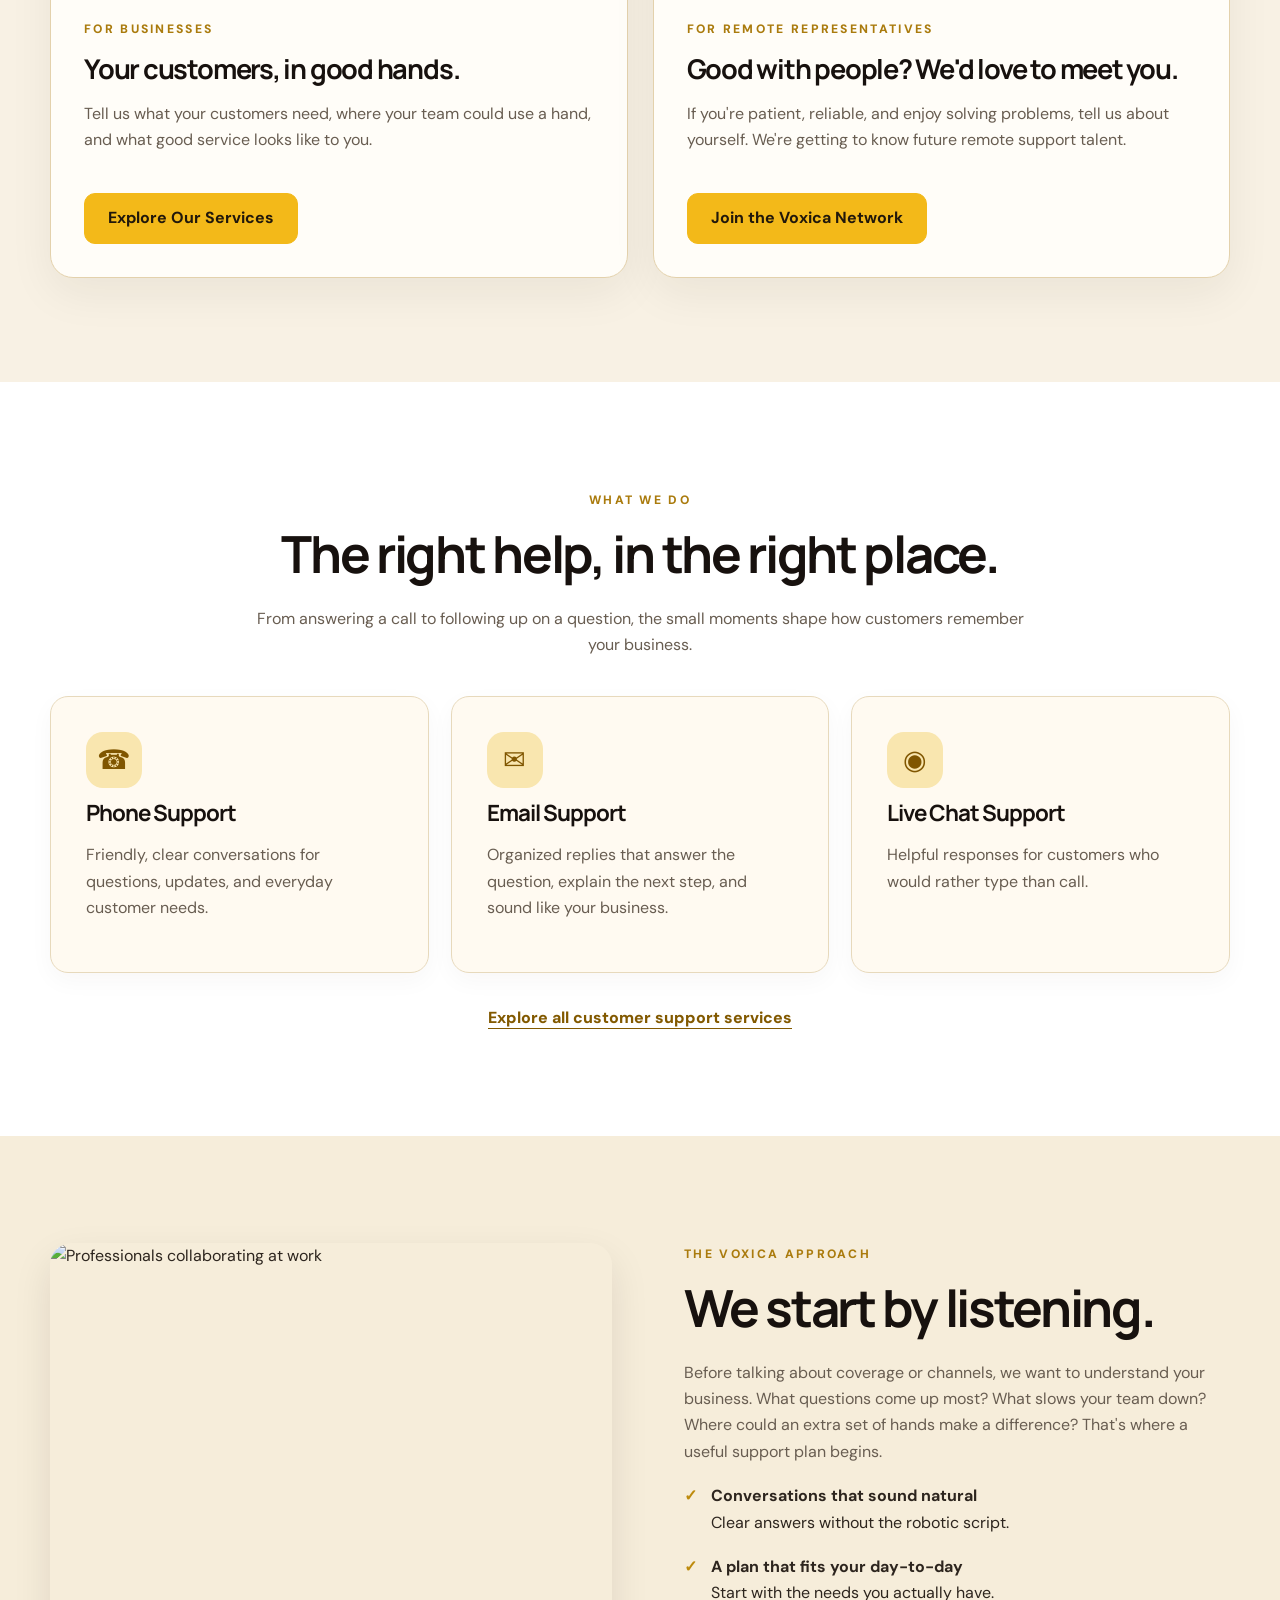
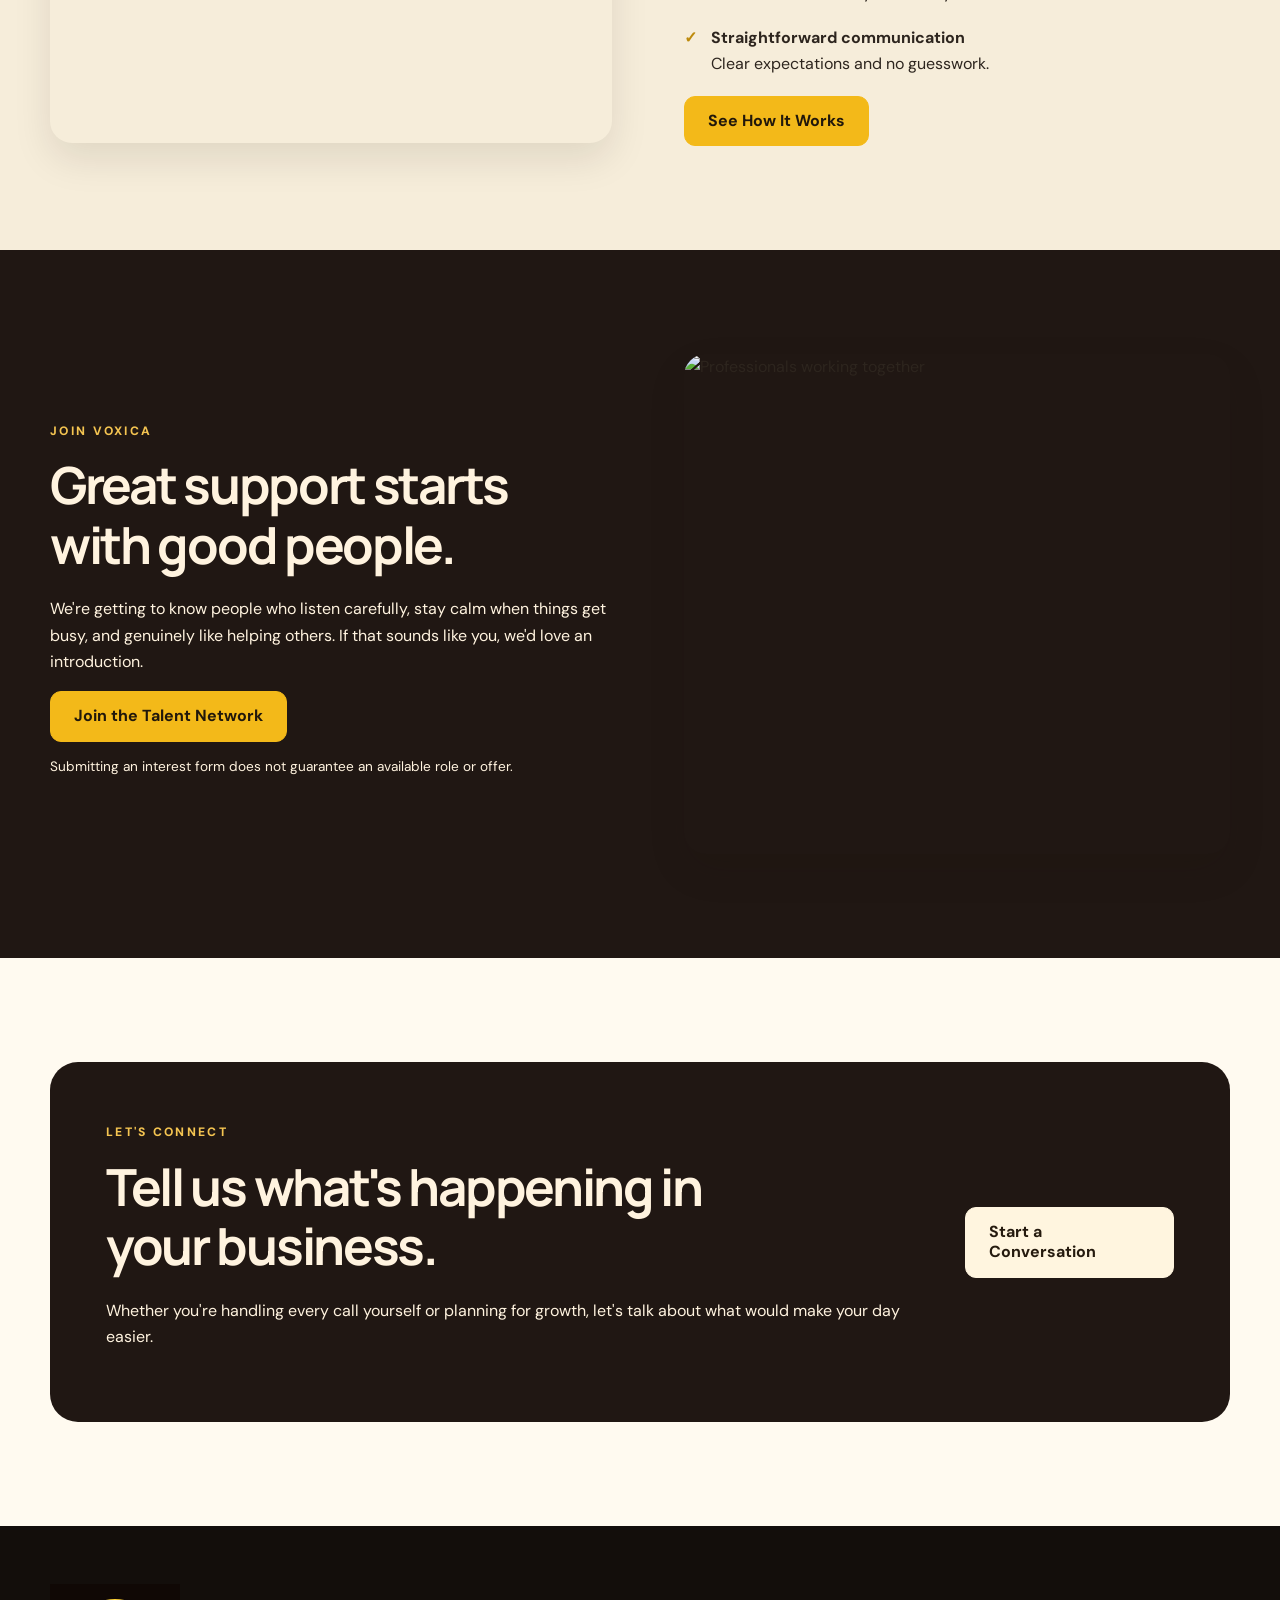
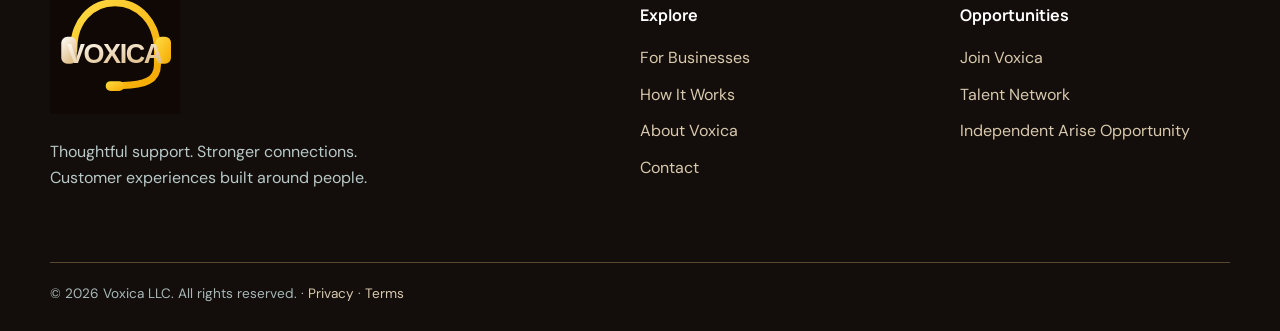
==== commit 3d011c1d: "Humanize homepage copy with specific, conversational Voxica voice" ====
--- a/index.html
+++ b/index.html
@@ -1 +1 @@
-<!doctype html><html lang="en"><head><meta charset="utf-8"><meta name="viewport" content="width=device-width, initial-scale=1"><meta name="description" content="Voxica provides thoughtful phone, email and live chat customer support solutions for businesses and a separate remote representative talent network."><title>Customer Support That Connects | Voxica</title><link rel="stylesheet" href="style.css"><meta property="og:type" content="website"><meta property="og:site_name" content="Voxica"><meta property="og:title" content="Customer Support That Connects | Voxica"><meta property="og:description" content="Voxica provides thoughtful phone, email and live chat customer support solutions for businesses and a separate remote representative talent network."><meta property="og:url" content="https://voxica-teleservices.onrender.com/index.html"><meta name="theme-color" content="#17100d"><link rel="canonical" href="https://voxica-teleservices.onrender.com/"></head><body><header class="nav"><div class="container nav-inner"><a href="index.html" class="brand" aria-label="Voxica home"><img src="assets/voxica-logo.svg" alt="VOXICA" width="166" height="95"></a><button class="menu-toggle" aria-label="Toggle navigation" aria-expanded="false">☰</button><nav class="nav-links" aria-label="Main navigation"><a href="services.html">For Businesses</a><a href="how-it-works.html">How It Works</a><a href="careers.html">Join Voxica</a><a href="arise.html" class="arise-nav-link">Arise 1099</a><a href="about.html">About Us</a><a class="btn" href="contact.html">Let's Connect</a></nav></div></header><main><section class="hero new-hero"><div class="container hero-grid"><div><span class="pill">VIRTUAL CUSTOMER SUPPORT SOLUTIONS</span><h1>People first.<br><span class="gold-text">Support that connects.</span></h1><p>Voxica helps businesses build better customer experiences through thoughtful phone, email, and live chat support—and connects talented people with remote customer support opportunities.</p><div class="hero-actions"><a class="btn" href="services.html">For Businesses — Explore Our Services</a><a class="btn btn-outline" href="careers.html">For Representatives — Join Voxica</a></div><p class="small">Two paths. One commitment to better conversations.</p></div><div class="hero-image"><img src="https://images.unsplash.com/photo-1551836022-d5d88e9218df?auto=format&fit=crop&w=1300&q=85" alt="People collaborating in a modern office"><div class="float-card"><span class="dot"></span>Human-centered service<small>Support that sounds like your brand.</small></div></div></div></section><section class="section audience-section"><div class="container"><div class="section-heading center"><span class="eyebrow">Find your path</span><h2>How can we help you connect?</h2><p>Whether you're building a customer experience or exploring a career in support, there's a place to start.</p></div><div class="audience-grid"><article class="audience-card"><div class="audience-photo" style="background-image:linear-gradient(180deg,transparent,#0f0b09aa),url('https://images.unsplash.com/photo-1497366811353-6870744d04b2?auto=format&fit=crop&w=1100&q=85')"></div><div class="audience-content"><span class="eyebrow">For Businesses</span><h3>Customer care, built around your business.</h3><p>Explore phone, email, and live chat support options tailored to the experience you want customers to have.</p><a class="btn" href="services.html">Explore Our Services</a></div></article><article class="audience-card"><div class="audience-photo" style="background-image:linear-gradient(180deg,transparent,#0f0b09aa),url('https://images.unsplash.com/photo-1581091226825-a6a2a5aee158?auto=format&fit=crop&w=1100&q=85')"></div><div class="audience-content"><span class="eyebrow">For Remote Representatives</span><h3>Your experience could make a difference.</h3><p>Interested in customer support work? Introduce yourself to Voxica and join our growing talent network.</p><a class="btn" href="careers.html">Join the Voxica Network</a></div></article></div></div></section><section class="section section-white"><div class="container"><div class="section-heading center"><span class="eyebrow">What we do</span><h2>Every channel. A more human connection.</h2><p>Flexible support solutions designed to help businesses show up for their customers.</p></div><div class="grid3"><article class="service-card"><div class="service-icon">☎</div><h3>Phone Support</h3><p>Helpful conversations that make every caller feel heard and respected.</p></article><article class="service-card"><div class="service-icon">✉</div><h3>Email Support</h3><p>Clear, thoughtful written communication that keeps customers informed.</p></article><article class="service-card"><div class="service-icon">◉</div><h3>Live Chat Support</h3><p>Convenient, responsive conversations for customers who prefer to message.</p></article></div><div class="center spaced"><a class="text-link" href="services.html">Explore all customer support services</a></div></div></section><section class="section section-mint"><div class="container split"><img src="https://images.unsplash.com/photo-1521737711867-e3b97375f902?auto=format&fit=crop&w=1200&q=85" alt="Professionals collaborating at work" loading="lazy"><div><span class="eyebrow">The Voxica approach</span><h2>Professional service. Personal attention.</h2><p>We believe the best support starts with listening. We focus on clear communication, flexible planning, and customer interactions that reflect the businesses we serve.</p><div class="check"><span>✓</span><div><strong>Human-centered communication</strong><br>Respectful, thoughtful conversations.</div></div><div class="check"><span>✓</span><div><strong>Flexible support planning</strong><br>Discuss the channels and coverage that make sense.</div></div><div class="check"><span>✓</span><div><strong>Built to grow thoughtfully</strong><br>A collaborative approach to getting started.</div></div><a class="btn" href="how-it-works.html">See How It Works</a></div></div></section><section class="section section-navy"><div class="container split"><div><span class="eyebrow">Join Voxica</span><h2>Bring your voice. Build connections.</h2><p>Great customer support takes patience, empathy, and communication skills. Share your interest in future remote representative opportunities through our Voxica talent network.</p><a class="btn" href="apply.html">Join the Talent Network</a><p class="small">Submitting an interest form does not guarantee an available role or offer.</p></div><img src="https://images.unsplash.com/photo-1556761175-b413da4baf72?auto=format&fit=crop&w=1200&q=85" alt="Professionals working together" loading="lazy"></div></section><section class="section"><div class="container"><div class="cta"><div><span class="eyebrow">Let's connect</span><h2>Ready for a better support experience?</h2><p>Tell us about your business and the customer experience you're working toward.</p></div><a class="btn btn-light" href="contact.html">Start a Conversation</a></div></div></section></main><footer class="footer"><div class="container"><div class="footer-grid"><div><a href="index.html" class="brand" aria-label="Voxica home"><img src="assets/voxica-logo.svg" alt="VOXICA" width="166" height="95"></a><p>Thoughtful support. Stronger connections.<br>Customer experiences built around people.</p></div><div><h4>Explore</h4><a href="services.html">For Businesses</a><a href="how-it-works.html">How It Works</a><a href="about.html">About Voxica</a><a href="contact.html">Contact</a></div><div><h4>Opportunities</h4><a href="careers.html">Join Voxica</a><a href="apply.html">Talent Network</a><a href="arise.html">Independent Arise Opportunity</a></div></div><div class="footer-bottom">© 2026 Voxica LLC. All rights reserved. · <a href="privacy.html">Privacy</a> · <a href="terms.html">Terms</a></div></div></footer><script src="script.js"></script></body></html>+<!doctype html><html lang="en"><head><meta charset="utf-8"><meta name="viewport" content="width=device-width, initial-scale=1"><meta name="description" content="Voxica provides thoughtful phone, email and live chat customer support solutions for businesses and a separate remote representative talent network."><title>Customer Support That Connects | Voxica</title><link rel="stylesheet" href="style.css"><meta property="og:type" content="website"><meta property="og:site_name" content="Voxica"><meta property="og:title" content="Customer Support That Connects | Voxica"><meta property="og:description" content="Voxica provides thoughtful phone, email and live chat customer support solutions for businesses and a separate remote representative talent network."><meta property="og:url" content="https://voxica-teleservices.onrender.com/index.html"><meta name="theme-color" content="#17100d"><link rel="canonical" href="https://voxica-teleservices.onrender.com/"></head><body><header class="nav"><div class="container nav-inner"><a href="index.html" class="brand" aria-label="Voxica home"><img src="assets/voxica-logo.svg" alt="VOXICA" width="166" height="95"></a><button class="menu-toggle" aria-label="Toggle navigation" aria-expanded="false">☰</button><nav class="nav-links" aria-label="Main navigation"><a href="services.html">For Businesses</a><a href="how-it-works.html">How It Works</a><a href="careers.html">Join Voxica</a><a href="arise.html" class="arise-nav-link">Arise 1099</a><a href="about.html">About Us</a><a class="btn" href="contact.html">Let's Connect</a></nav></div></header><main><section class="hero new-hero"><div class="container hero-grid"><div><span class="pill">VIRTUAL CUSTOMER SUPPORT SOLUTIONS</span><h1>Customer support,<br><span class="gold-text">with a human touch.</span></h1><p>Your customers deserve more than a scripted response. Voxica helps businesses explore dependable phone, email, and live chat support that feels personal, professional, and true to their brand.</p><div class="hero-actions"><a class="btn" href="services.html">For Businesses — Explore Our Services</a><a class="btn btn-outline" href="careers.html">For Representatives — Join Voxica</a></div><p class="small">Looking for remote support opportunities? We have a separate path for you.</p></div><div class="hero-image"><img src="https://images.unsplash.com/photo-1551836022-d5d88e9218df?auto=format&fit=crop&w=1300&q=85" alt="People collaborating in a modern office"><div class="float-card"><span class="dot"></span>Real conversations matter<small>Because every customer interaction counts.</small></div></div></div></section><section class="section audience-section"><div class="container"><div class="section-heading center"><span class="eyebrow">Find your path</span><h2>What brings you to Voxica?</h2><p>Need help taking care of your customers? Or interested in doing that work? Choose the path that fits you.</p></div><div class="audience-grid"><article class="audience-card"><div class="audience-photo" style="background-image:linear-gradient(180deg,transparent,#0f0b09aa),url('https://images.unsplash.com/photo-1497366811353-6870744d04b2?auto=format&fit=crop&w=1100&q=85')"></div><div class="audience-content"><span class="eyebrow">For Businesses</span><h3>Your customers, in good hands.</h3><p>Tell us what your customers need, where your team could use a hand, and what good service looks like to you.</p><a class="btn" href="services.html">Explore Our Services</a></div></article><article class="audience-card"><div class="audience-photo" style="background-image:linear-gradient(180deg,transparent,#0f0b09aa),url('https://images.unsplash.com/photo-1581091226825-a6a2a5aee158?auto=format&fit=crop&w=1100&q=85')"></div><div class="audience-content"><span class="eyebrow">For Remote Representatives</span><h3>Good with people? We'd love to meet you.</h3><p>If you're patient, reliable, and enjoy solving problems, tell us about yourself. We're getting to know future remote support talent.</p><a class="btn" href="careers.html">Join the Voxica Network</a></div></article></div></div></section><section class="section section-white"><div class="container"><div class="section-heading center"><span class="eyebrow">What we do</span><h2>The right help, in the right place.</h2><p>From answering a call to following up on a question, the small moments shape how customers remember your business.</p></div><div class="grid3"><article class="service-card"><div class="service-icon">☎</div><h3>Phone Support</h3><p>Friendly, clear conversations for questions, updates, and everyday customer needs.</p></article><article class="service-card"><div class="service-icon">✉</div><h3>Email Support</h3><p>Organized replies that answer the question, explain the next step, and sound like your business.</p></article><article class="service-card"><div class="service-icon">◉</div><h3>Live Chat Support</h3><p>Helpful responses for customers who would rather type than call.</p></article></div><div class="center spaced"><a class="text-link" href="services.html">Explore all customer support services</a></div></div></section><section class="section section-mint"><div class="container split"><img src="https://images.unsplash.com/photo-1521737711867-e3b97375f902?auto=format&fit=crop&w=1200&q=85" alt="Professionals collaborating at work" loading="lazy"><div><span class="eyebrow">The Voxica approach</span><h2>We start by listening.</h2><p>Before talking about coverage or channels, we want to understand your business. What questions come up most? What slows your team down? Where could an extra set of hands make a difference? That's where a useful support plan begins.</p><div class="check"><span>✓</span><div><strong>Conversations that sound natural</strong><br>Clear answers without the robotic script.</div></div><div class="check"><span>✓</span><div><strong>A plan that fits your day-to-day</strong><br>Start with the needs you actually have.</div></div><div class="check"><span>✓</span><div><strong>Straightforward communication</strong><br>Clear expectations and no guesswork.</div></div><a class="btn" href="how-it-works.html">See How It Works</a></div></div></section><section class="section section-navy"><div class="container split"><div><span class="eyebrow">Join Voxica</span><h2>Great support starts with good people.</h2><p>We're getting to know people who listen carefully, stay calm when things get busy, and genuinely like helping others. If that sounds like you, we'd love an introduction.</p><a class="btn" href="apply.html">Join the Talent Network</a><p class="small">Submitting an interest form does not guarantee an available role or offer.</p></div><img src="https://images.unsplash.com/photo-1556761175-b413da4baf72?auto=format&fit=crop&w=1200&q=85" alt="Professionals working together" loading="lazy"></div></section><section class="section"><div class="container"><div class="cta"><div><span class="eyebrow">Let's connect</span><h2>Tell us what's happening in your business.</h2><p>Whether you're handling every call yourself or planning for growth, let's talk about what would make your day easier.</p></div><a class="btn btn-light" href="contact.html">Start a Conversation</a></div></div></section></main><footer class="footer"><div class="container"><div class="footer-grid"><div><a href="index.html" class="brand" aria-label="Voxica home"><img src="assets/voxica-logo.svg" alt="VOXICA" width="166" height="95"></a><p>Thoughtful support. Stronger connections.<br>Customer experiences built around people.</p></div><div><h4>Explore</h4><a href="services.html">For Businesses</a><a href="how-it-works.html">How It Works</a><a href="about.html">About Voxica</a><a href="contact.html">Contact</a></div><div><h4>Opportunities</h4><a href="careers.html">Join Voxica</a><a href="apply.html">Talent Network</a><a href="arise.html">Independent Arise Opportunity</a></div></div><div class="footer-bottom">© 2026 Voxica LLC. All rights reserved. · <a href="privacy.html">Privacy</a> · <a href="terms.html">Terms</a></div></div></footer><script src="script.js"></script></body></html>
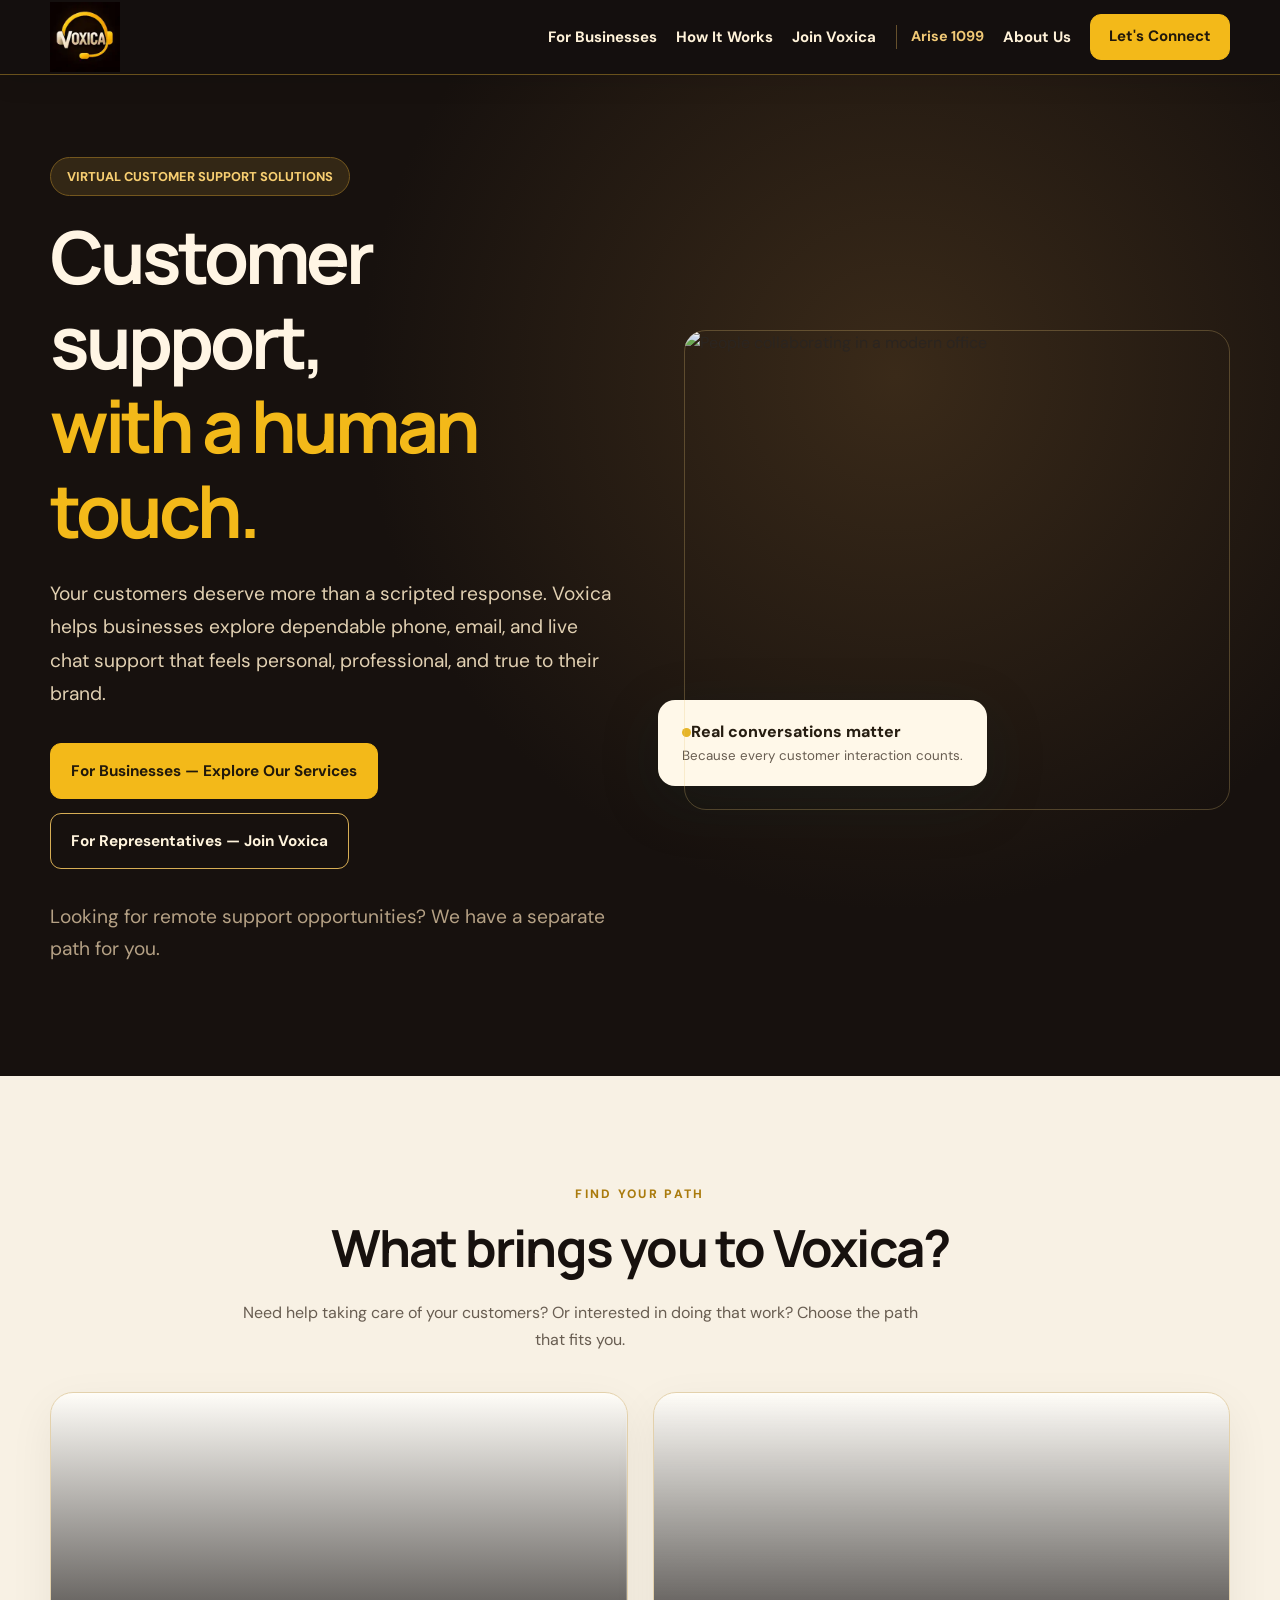
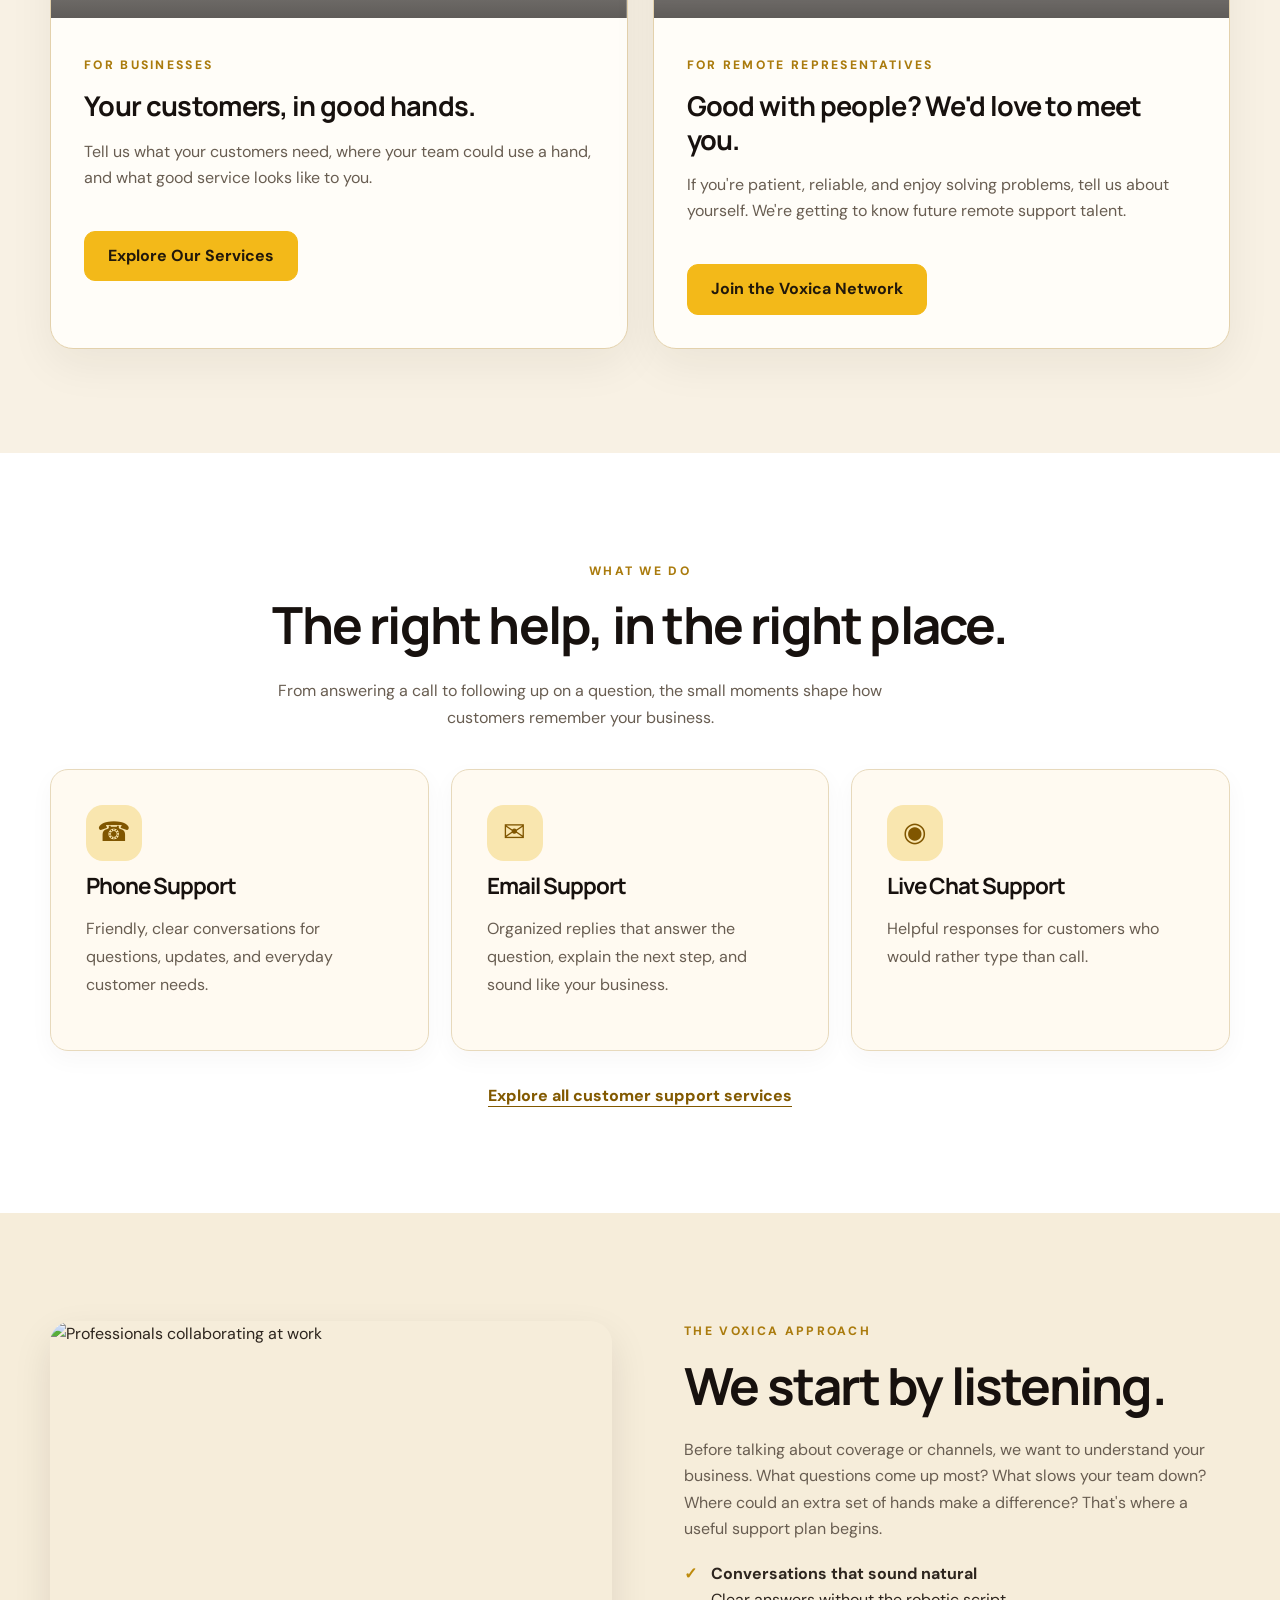
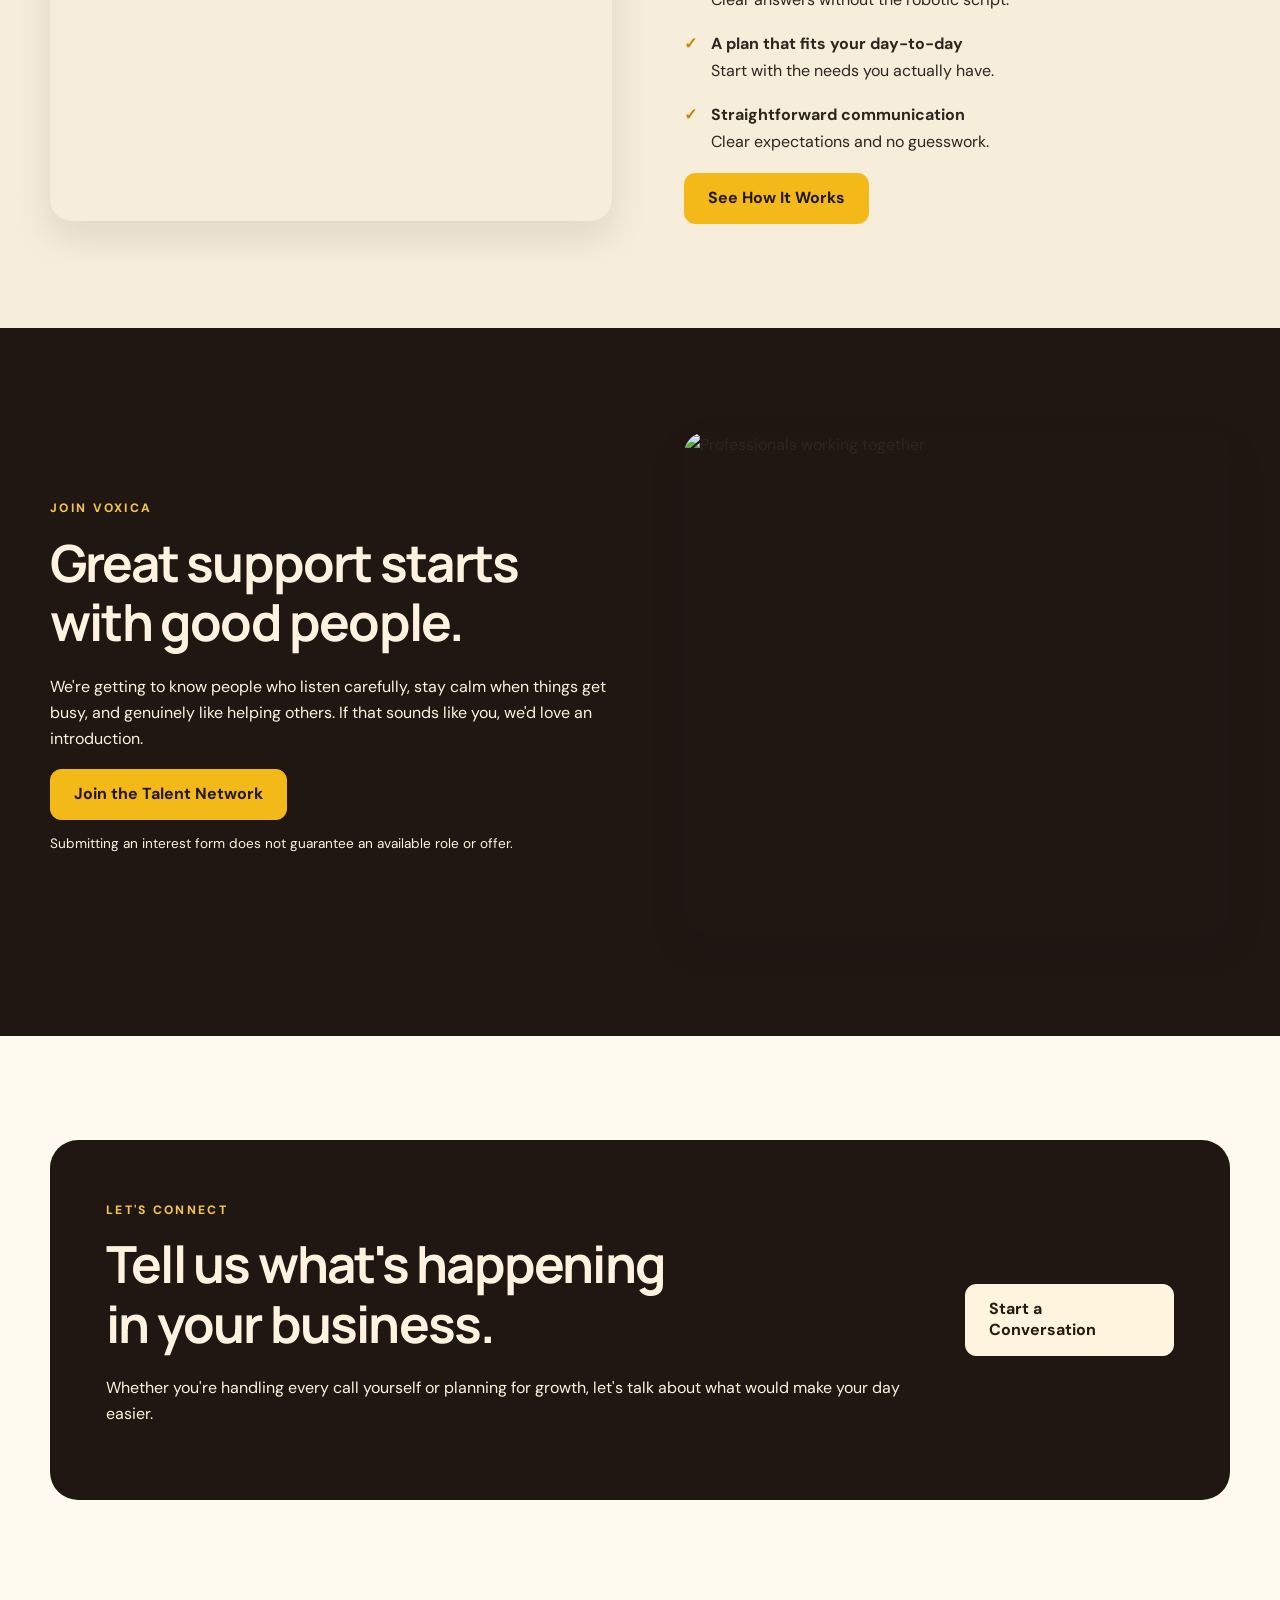
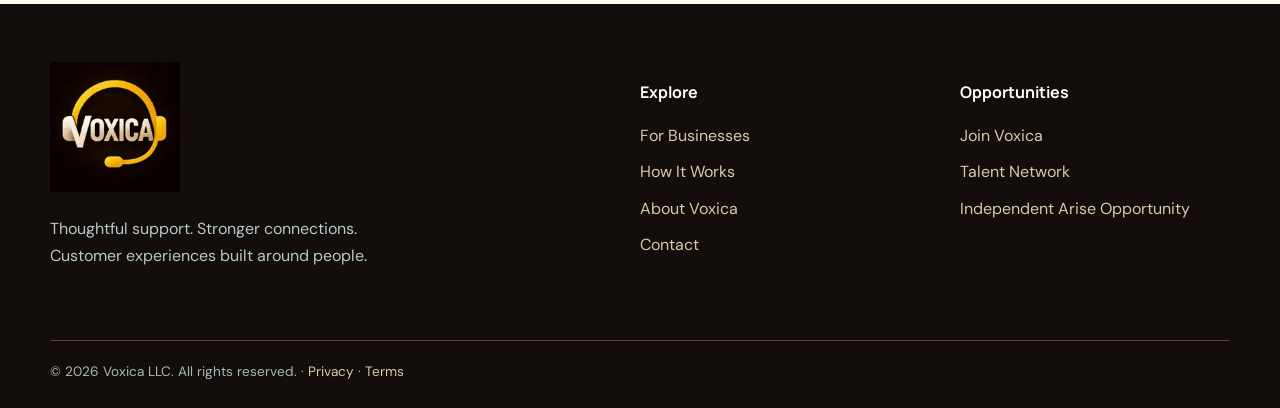
==== commit cec5f31b: "Use official Voxica artwork on index.html" ====
--- a/index.html
+++ b/index.html
@@ -1 +1 @@
-<!doctype html><html lang="en"><head><meta charset="utf-8"><meta name="viewport" content="width=device-width, initial-scale=1"><meta name="description" content="Voxica provides thoughtful phone, email and live chat customer support solutions for businesses and a separate remote representative talent network."><title>Customer Support That Connects | Voxica</title><link rel="stylesheet" href="style.css"><meta property="og:type" content="website"><meta property="og:site_name" content="Voxica"><meta property="og:title" content="Customer Support That Connects | Voxica"><meta property="og:description" content="Voxica provides thoughtful phone, email and live chat customer support solutions for businesses and a separate remote representative talent network."><meta property="og:url" content="https://voxica-teleservices.onrender.com/index.html"><meta name="theme-color" content="#17100d"><link rel="canonical" href="https://voxica-teleservices.onrender.com/"></head><body><header class="nav"><div class="container nav-inner"><a href="index.html" class="brand" aria-label="Voxica home"><img src="assets/voxica-logo.svg" alt="VOXICA" width="166" height="95"></a><button class="menu-toggle" aria-label="Toggle navigation" aria-expanded="false">☰</button><nav class="nav-links" aria-label="Main navigation"><a href="services.html">For Businesses</a><a href="how-it-works.html">How It Works</a><a href="careers.html">Join Voxica</a><a href="arise.html" class="arise-nav-link">Arise 1099</a><a href="about.html">About Us</a><a class="btn" href="contact.html">Let's Connect</a></nav></div></header><main><section class="hero new-hero"><div class="container hero-grid"><div><span class="pill">VIRTUAL CUSTOMER SUPPORT SOLUTIONS</span><h1>Customer support,<br><span class="gold-text">with a human touch.</span></h1><p>Your customers deserve more than a scripted response. Voxica helps businesses explore dependable phone, email, and live chat support that feels personal, professional, and true to their brand.</p><div class="hero-actions"><a class="btn" href="services.html">For Businesses — Explore Our Services</a><a class="btn btn-outline" href="careers.html">For Representatives — Join Voxica</a></div><p class="small">Looking for remote support opportunities? We have a separate path for you.</p></div><div class="hero-image"><img src="https://images.unsplash.com/photo-1551836022-d5d88e9218df?auto=format&fit=crop&w=1300&q=85" alt="People collaborating in a modern office"><div class="float-card"><span class="dot"></span>Real conversations matter<small>Because every customer interaction counts.</small></div></div></div></section><section class="section audience-section"><div class="container"><div class="section-heading center"><span class="eyebrow">Find your path</span><h2>What brings you to Voxica?</h2><p>Need help taking care of your customers? Or interested in doing that work? Choose the path that fits you.</p></div><div class="audience-grid"><article class="audience-card"><div class="audience-photo" style="background-image:linear-gradient(180deg,transparent,#0f0b09aa),url('https://images.unsplash.com/photo-1497366811353-6870744d04b2?auto=format&fit=crop&w=1100&q=85')"></div><div class="audience-content"><span class="eyebrow">For Businesses</span><h3>Your customers, in good hands.</h3><p>Tell us what your customers need, where your team could use a hand, and what good service looks like to you.</p><a class="btn" href="services.html">Explore Our Services</a></div></article><article class="audience-card"><div class="audience-photo" style="background-image:linear-gradient(180deg,transparent,#0f0b09aa),url('https://images.unsplash.com/photo-1581091226825-a6a2a5aee158?auto=format&fit=crop&w=1100&q=85')"></div><div class="audience-content"><span class="eyebrow">For Remote Representatives</span><h3>Good with people? We'd love to meet you.</h3><p>If you're patient, reliable, and enjoy solving problems, tell us about yourself. We're getting to know future remote support talent.</p><a class="btn" href="careers.html">Join the Voxica Network</a></div></article></div></div></section><section class="section section-white"><div class="container"><div class="section-heading center"><span class="eyebrow">What we do</span><h2>The right help, in the right place.</h2><p>From answering a call to following up on a question, the small moments shape how customers remember your business.</p></div><div class="grid3"><article class="service-card"><div class="service-icon">☎</div><h3>Phone Support</h3><p>Friendly, clear conversations for questions, updates, and everyday customer needs.</p></article><article class="service-card"><div class="service-icon">✉</div><h3>Email Support</h3><p>Organized replies that answer the question, explain the next step, and sound like your business.</p></article><article class="service-card"><div class="service-icon">◉</div><h3>Live Chat Support</h3><p>Helpful responses for customers who would rather type than call.</p></article></div><div class="center spaced"><a class="text-link" href="services.html">Explore all customer support services</a></div></div></section><section class="section section-mint"><div class="container split"><img src="https://images.unsplash.com/photo-1521737711867-e3b97375f902?auto=format&fit=crop&w=1200&q=85" alt="Professionals collaborating at work" loading="lazy"><div><span class="eyebrow">The Voxica approach</span><h2>We start by listening.</h2><p>Before talking about coverage or channels, we want to understand your business. What questions come up most? What slows your team down? Where could an extra set of hands make a difference? That's where a useful support plan begins.</p><div class="check"><span>✓</span><div><strong>Conversations that sound natural</strong><br>Clear answers without the robotic script.</div></div><div class="check"><span>✓</span><div><strong>A plan that fits your day-to-day</strong><br>Start with the needs you actually have.</div></div><div class="check"><span>✓</span><div><strong>Straightforward communication</strong><br>Clear expectations and no guesswork.</div></div><a class="btn" href="how-it-works.html">See How It Works</a></div></div></section><section class="section section-navy"><div class="container split"><div><span class="eyebrow">Join Voxica</span><h2>Great support starts with good people.</h2><p>We're getting to know people who listen carefully, stay calm when things get busy, and genuinely like helping others. If that sounds like you, we'd love an introduction.</p><a class="btn" href="apply.html">Join the Talent Network</a><p class="small">Submitting an interest form does not guarantee an available role or offer.</p></div><img src="https://images.unsplash.com/photo-1556761175-b413da4baf72?auto=format&fit=crop&w=1200&q=85" alt="Professionals working together" loading="lazy"></div></section><section class="section"><div class="container"><div class="cta"><div><span class="eyebrow">Let's connect</span><h2>Tell us what's happening in your business.</h2><p>Whether you're handling every call yourself or planning for growth, let's talk about what would make your day easier.</p></div><a class="btn btn-light" href="contact.html">Start a Conversation</a></div></div></section></main><footer class="footer"><div class="container"><div class="footer-grid"><div><a href="index.html" class="brand" aria-label="Voxica home"><img src="assets/voxica-logo.svg" alt="VOXICA" width="166" height="95"></a><p>Thoughtful support. Stronger connections.<br>Customer experiences built around people.</p></div><div><h4>Explore</h4><a href="services.html">For Businesses</a><a href="how-it-works.html">How It Works</a><a href="about.html">About Voxica</a><a href="contact.html">Contact</a></div><div><h4>Opportunities</h4><a href="careers.html">Join Voxica</a><a href="apply.html">Talent Network</a><a href="arise.html">Independent Arise Opportunity</a></div></div><div class="footer-bottom">© 2026 Voxica LLC. All rights reserved. · <a href="privacy.html">Privacy</a> · <a href="terms.html">Terms</a></div></div></footer><script src="script.js"></script></body></html>+<!doctype html><html lang="en"><head><meta charset="utf-8"><meta name="viewport" content="width=device-width, initial-scale=1"><meta name="description" content="Voxica provides thoughtful phone, email and live chat customer support solutions for businesses and a separate remote representative talent network."><title>Customer Support That Connects | Voxica</title><link rel="stylesheet" href="style.css"><meta property="og:type" content="website"><meta property="og:site_name" content="Voxica"><meta property="og:title" content="Customer Support That Connects | Voxica"><meta property="og:description" content="Voxica provides thoughtful phone, email and live chat customer support solutions for businesses and a separate remote representative talent network."><meta property="og:url" content="https://voxica-teleservices.onrender.com/index.html"><meta name="theme-color" content="#17100d"><link rel="canonical" href="https://voxica-teleservices.onrender.com/"></head><body><header class="nav"><div class="container nav-inner"><a href="index.html" class="brand" aria-label="Voxica home"><img src="assets/voxica-official.webp" alt="VOXICA" width="166" height="95"></a><button class="menu-toggle" aria-label="Toggle navigation" aria-expanded="false">☰</button><nav class="nav-links" aria-label="Main navigation"><a href="services.html">For Businesses</a><a href="how-it-works.html">How It Works</a><a href="careers.html">Join Voxica</a><a href="arise.html" class="arise-nav-link">Arise 1099</a><a href="about.html">About Us</a><a class="btn" href="contact.html">Let's Connect</a></nav></div></header><main><section class="hero new-hero"><div class="container hero-grid"><div><span class="pill">VIRTUAL CUSTOMER SUPPORT SOLUTIONS</span><h1>Customer support,<br><span class="gold-text">with a human touch.</span></h1><p>Your customers deserve more than a scripted response. Voxica helps businesses explore dependable phone, email, and live chat support that feels personal, professional, and true to their brand.</p><div class="hero-actions"><a class="btn" href="services.html">For Businesses — Explore Our Services</a><a class="btn btn-outline" href="careers.html">For Representatives — Join Voxica</a></div><p class="small">Looking for remote support opportunities? We have a separate path for you.</p></div><div class="hero-image"><img src="https://images.unsplash.com/photo-1551836022-d5d88e9218df?auto=format&fit=crop&w=1300&q=85" alt="People collaborating in a modern office"><div class="float-card"><span class="dot"></span>Real conversations matter<small>Because every customer interaction counts.</small></div></div></div></section><section class="section audience-section"><div class="container"><div class="section-heading center"><span class="eyebrow">Find your path</span><h2>What brings you to Voxica?</h2><p>Need help taking care of your customers? Or interested in doing that work? Choose the path that fits you.</p></div><div class="audience-grid"><article class="audience-card"><div class="audience-photo" style="background-image:linear-gradient(180deg,transparent,#0f0b09aa),url('https://images.unsplash.com/photo-1497366811353-6870744d04b2?auto=format&fit=crop&w=1100&q=85')"></div><div class="audience-content"><span class="eyebrow">For Businesses</span><h3>Your customers, in good hands.</h3><p>Tell us what your customers need, where your team could use a hand, and what good service looks like to you.</p><a class="btn" href="services.html">Explore Our Services</a></div></article><article class="audience-card"><div class="audience-photo" style="background-image:linear-gradient(180deg,transparent,#0f0b09aa),url('https://images.unsplash.com/photo-1581091226825-a6a2a5aee158?auto=format&fit=crop&w=1100&q=85')"></div><div class="audience-content"><span class="eyebrow">For Remote Representatives</span><h3>Good with people? We'd love to meet you.</h3><p>If you're patient, reliable, and enjoy solving problems, tell us about yourself. We're getting to know future remote support talent.</p><a class="btn" href="careers.html">Join the Voxica Network</a></div></article></div></div></section><section class="section section-white"><div class="container"><div class="section-heading center"><span class="eyebrow">What we do</span><h2>The right help, in the right place.</h2><p>From answering a call to following up on a question, the small moments shape how customers remember your business.</p></div><div class="grid3"><article class="service-card"><div class="service-icon">☎</div><h3>Phone Support</h3><p>Friendly, clear conversations for questions, updates, and everyday customer needs.</p></article><article class="service-card"><div class="service-icon">✉</div><h3>Email Support</h3><p>Organized replies that answer the question, explain the next step, and sound like your business.</p></article><article class="service-card"><div class="service-icon">◉</div><h3>Live Chat Support</h3><p>Helpful responses for customers who would rather type than call.</p></article></div><div class="center spaced"><a class="text-link" href="services.html">Explore all customer support services</a></div></div></section><section class="section section-mint"><div class="container split"><img src="https://images.unsplash.com/photo-1521737711867-e3b97375f902?auto=format&fit=crop&w=1200&q=85" alt="Professionals collaborating at work" loading="lazy"><div><span class="eyebrow">The Voxica approach</span><h2>We start by listening.</h2><p>Before talking about coverage or channels, we want to understand your business. What questions come up most? What slows your team down? Where could an extra set of hands make a difference? That's where a useful support plan begins.</p><div class="check"><span>✓</span><div><strong>Conversations that sound natural</strong><br>Clear answers without the robotic script.</div></div><div class="check"><span>✓</span><div><strong>A plan that fits your day-to-day</strong><br>Start with the needs you actually have.</div></div><div class="check"><span>✓</span><div><strong>Straightforward communication</strong><br>Clear expectations and no guesswork.</div></div><a class="btn" href="how-it-works.html">See How It Works</a></div></div></section><section class="section section-navy"><div class="container split"><div><span class="eyebrow">Join Voxica</span><h2>Great support starts with good people.</h2><p>We're getting to know people who listen carefully, stay calm when things get busy, and genuinely like helping others. If that sounds like you, we'd love an introduction.</p><a class="btn" href="apply.html">Join the Talent Network</a><p class="small">Submitting an interest form does not guarantee an available role or offer.</p></div><img src="https://images.unsplash.com/photo-1556761175-b413da4baf72?auto=format&fit=crop&w=1200&q=85" alt="Professionals working together" loading="lazy"></div></section><section class="section"><div class="container"><div class="cta"><div><span class="eyebrow">Let's connect</span><h2>Tell us what's happening in your business.</h2><p>Whether you're handling every call yourself or planning for growth, let's talk about what would make your day easier.</p></div><a class="btn btn-light" href="contact.html">Start a Conversation</a></div></div></section></main><footer class="footer"><div class="container"><div class="footer-grid"><div><a href="index.html" class="brand" aria-label="Voxica home"><img src="assets/voxica-official.webp" alt="VOXICA" width="166" height="95"></a><p>Thoughtful support. Stronger connections.<br>Customer experiences built around people.</p></div><div><h4>Explore</h4><a href="services.html">For Businesses</a><a href="how-it-works.html">How It Works</a><a href="about.html">About Voxica</a><a href="contact.html">Contact</a></div><div><h4>Opportunities</h4><a href="careers.html">Join Voxica</a><a href="apply.html">Talent Network</a><a href="arise.html">Independent Arise Opportunity</a></div></div><div class="footer-bottom">© 2026 Voxica LLC. All rights reserved. · <a href="privacy.html">Privacy</a> · <a href="terms.html">Terms</a></div></div></footer><script src="script.js"></script></body></html>
--- a/style.css
+++ b/style.css
@@ -111,3 +111,25 @@
 @media(max-width:1080px) and (min-width:851px){.nav-links{gap:9px;font-size:.84rem}.nav-links>.btn{padding:10px 12px}.nav .brand img{width:62px!important;height:62px!important}}
 @media(max-width:850px){.nav-links{z-index:101;max-height:calc(100vh - 76px);overflow:auto}.nav-links>a:not(.btn){padding:8px 0}.new-hero .hero-actions{align-items:stretch}.new-hero .hero-actions .btn{width:100%}.section .split>img{max-height:390px}}
 @media(max-width:550px){.new-hero{padding:48px 0 62px}.new-hero h1{font-size:clamp(2.5rem,11vw,3.5rem);line-height:1.1}.new-hero p{font-size:1rem}.section{padding:60px 0}.page-hero{padding:56px 0}.audience-photo{height:220px}.footer{padding-top:45px}}
+
+
+/* Editorial details: a more distinctive, less templated Voxica */
+.new-hero h1{letter-spacing:-.055em;text-wrap:balance}
+.new-hero .hero-grid>div:first-child{max-width:670px}
+.new-hero .hero-grid>div:first-child>p:not(.small){max-width:590px;line-height:1.75}
+.new-hero .hero-image{position:relative}
+.new-hero .hero-image:after{content:"";position:absolute;inset:0;border:1px solid #e9c77944;border-radius:22px;pointer-events:none}
+.audience-card{transition:transform .25s ease,box-shadow .25s ease}
+.audience-card:hover{transform:translateY(-4px);box-shadow:0 24px 55px #24180e24}
+.audience-content h3{letter-spacing:-.025em;line-height:1.23}
+.section-heading h2,.split h2,.cta h2{letter-spacing:-.035em;text-wrap:balance}
+.service-card{transition:transform .25s ease,border-color .25s ease}
+.service-card:hover{transform:translateY(-3px);border-color:#d3b36a}
+.service-card p{line-height:1.75}
+.section-heading p{max-width:680px;line-height:1.7}
+.page-hero h1{max-width:900px;letter-spacing:-.045em;text-wrap:balance}
+.page-hero p{max-width:730px;line-height:1.7}
+.btn{transition:transform .18s ease,background-color .18s ease,box-shadow .18s ease}
+.btn:hover{transform:translateY(-2px)}
+.footer a:not(.brand):hover{text-decoration:underline;text-underline-offset:4px}
+@media(prefers-reduced-motion:reduce){.audience-card,.service-card,.btn{transition:none!important;transform:none!important}}
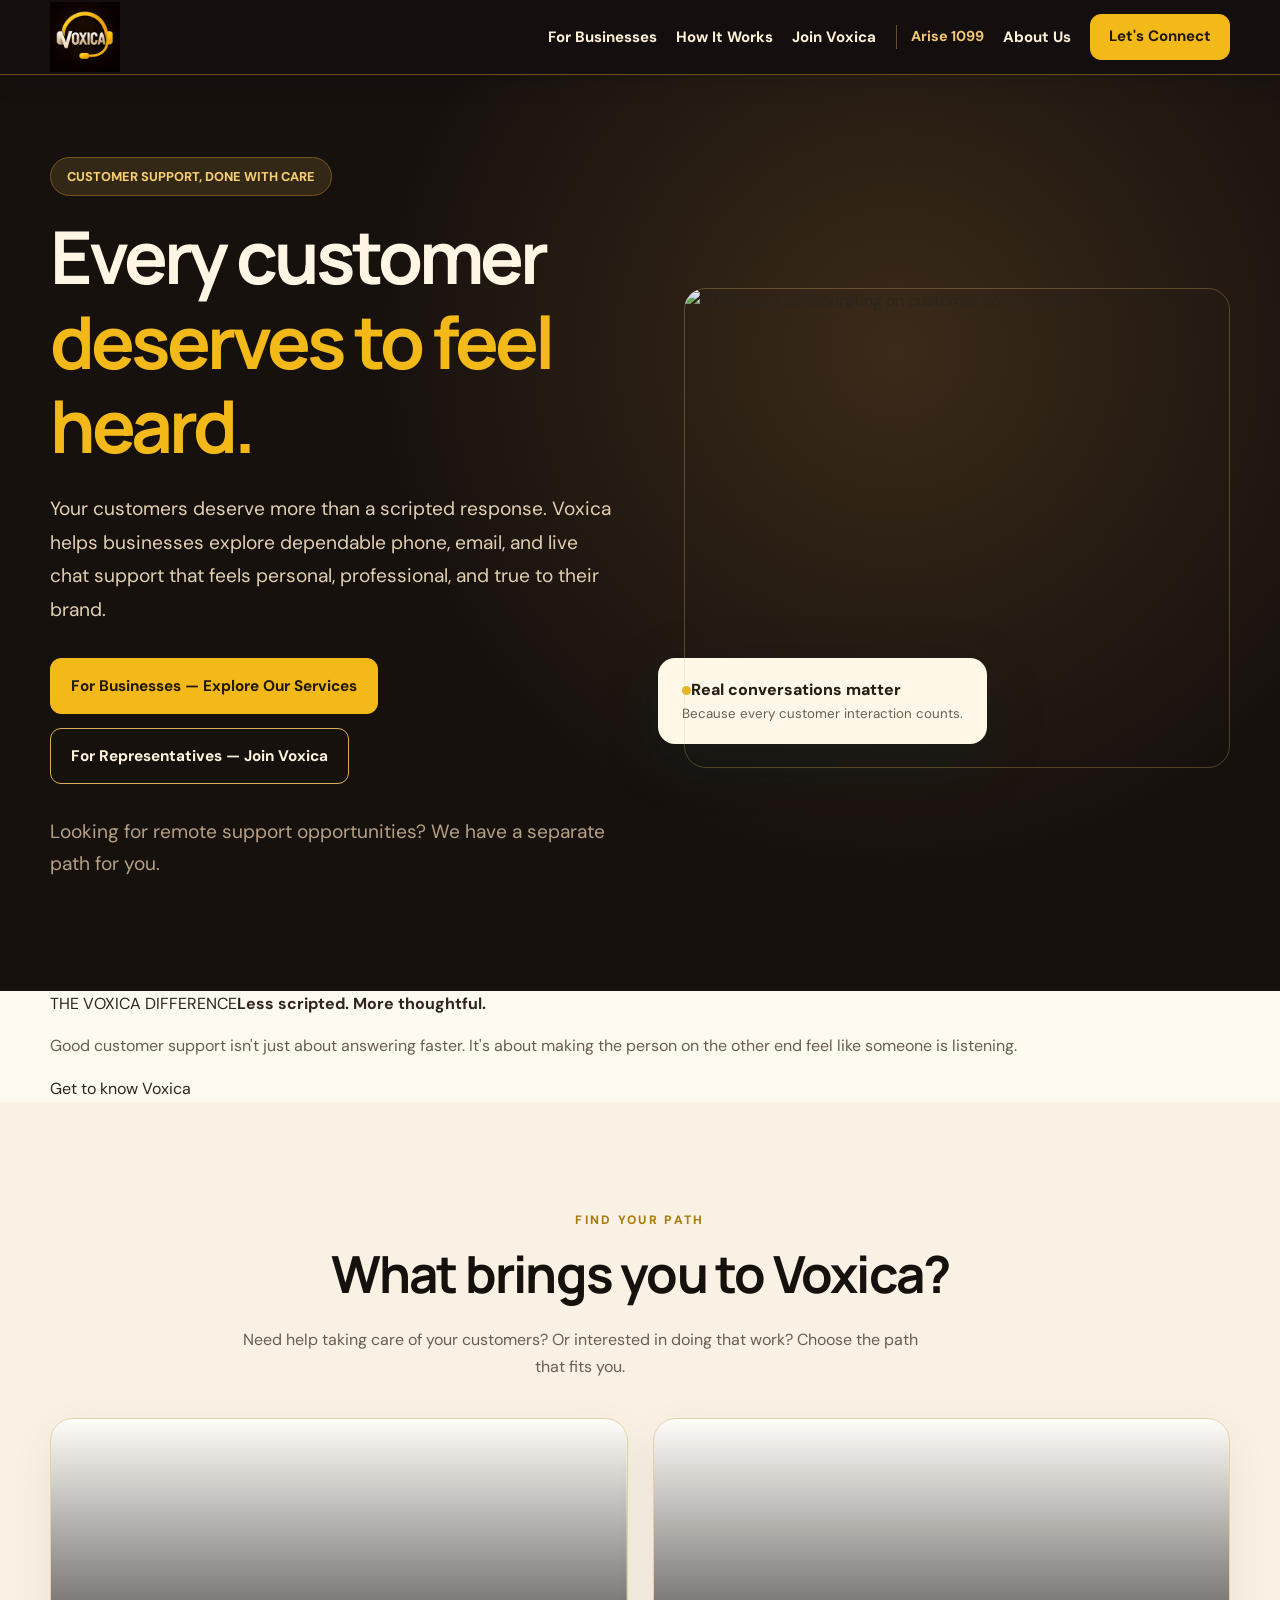
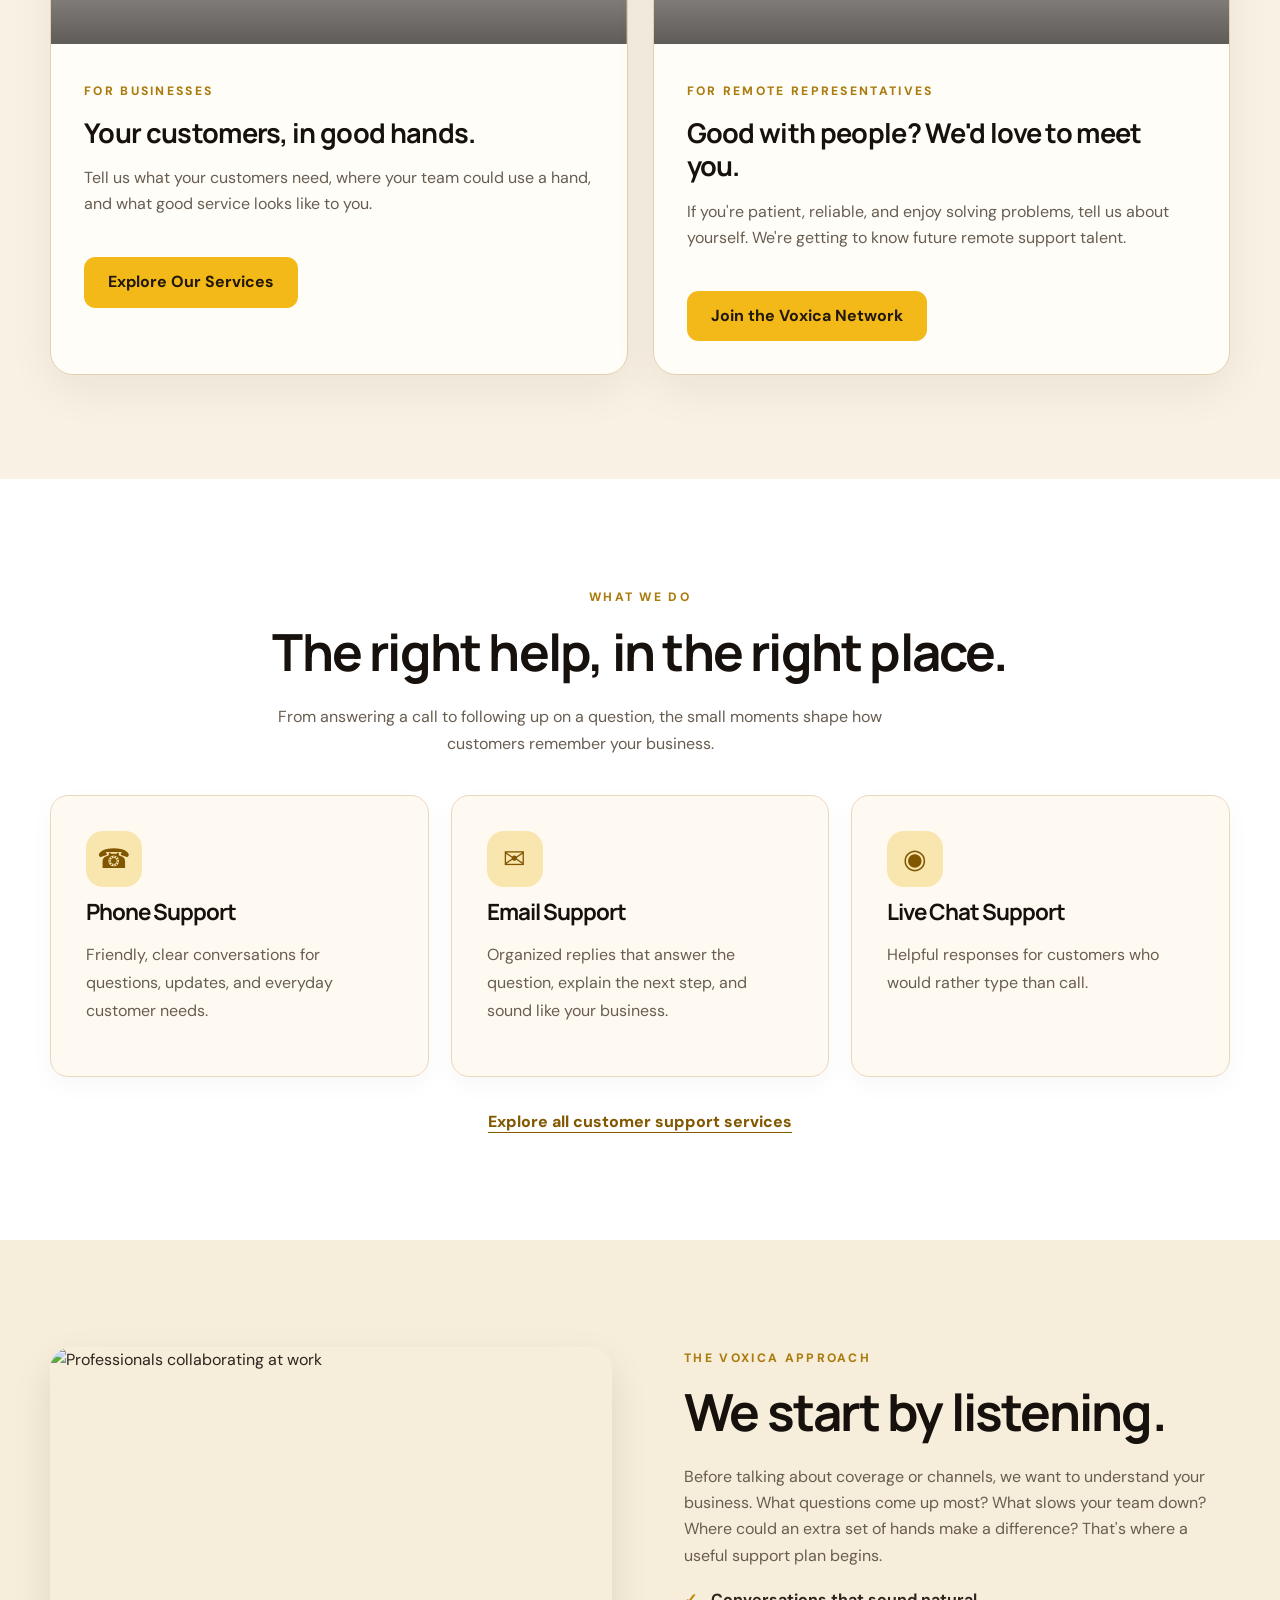
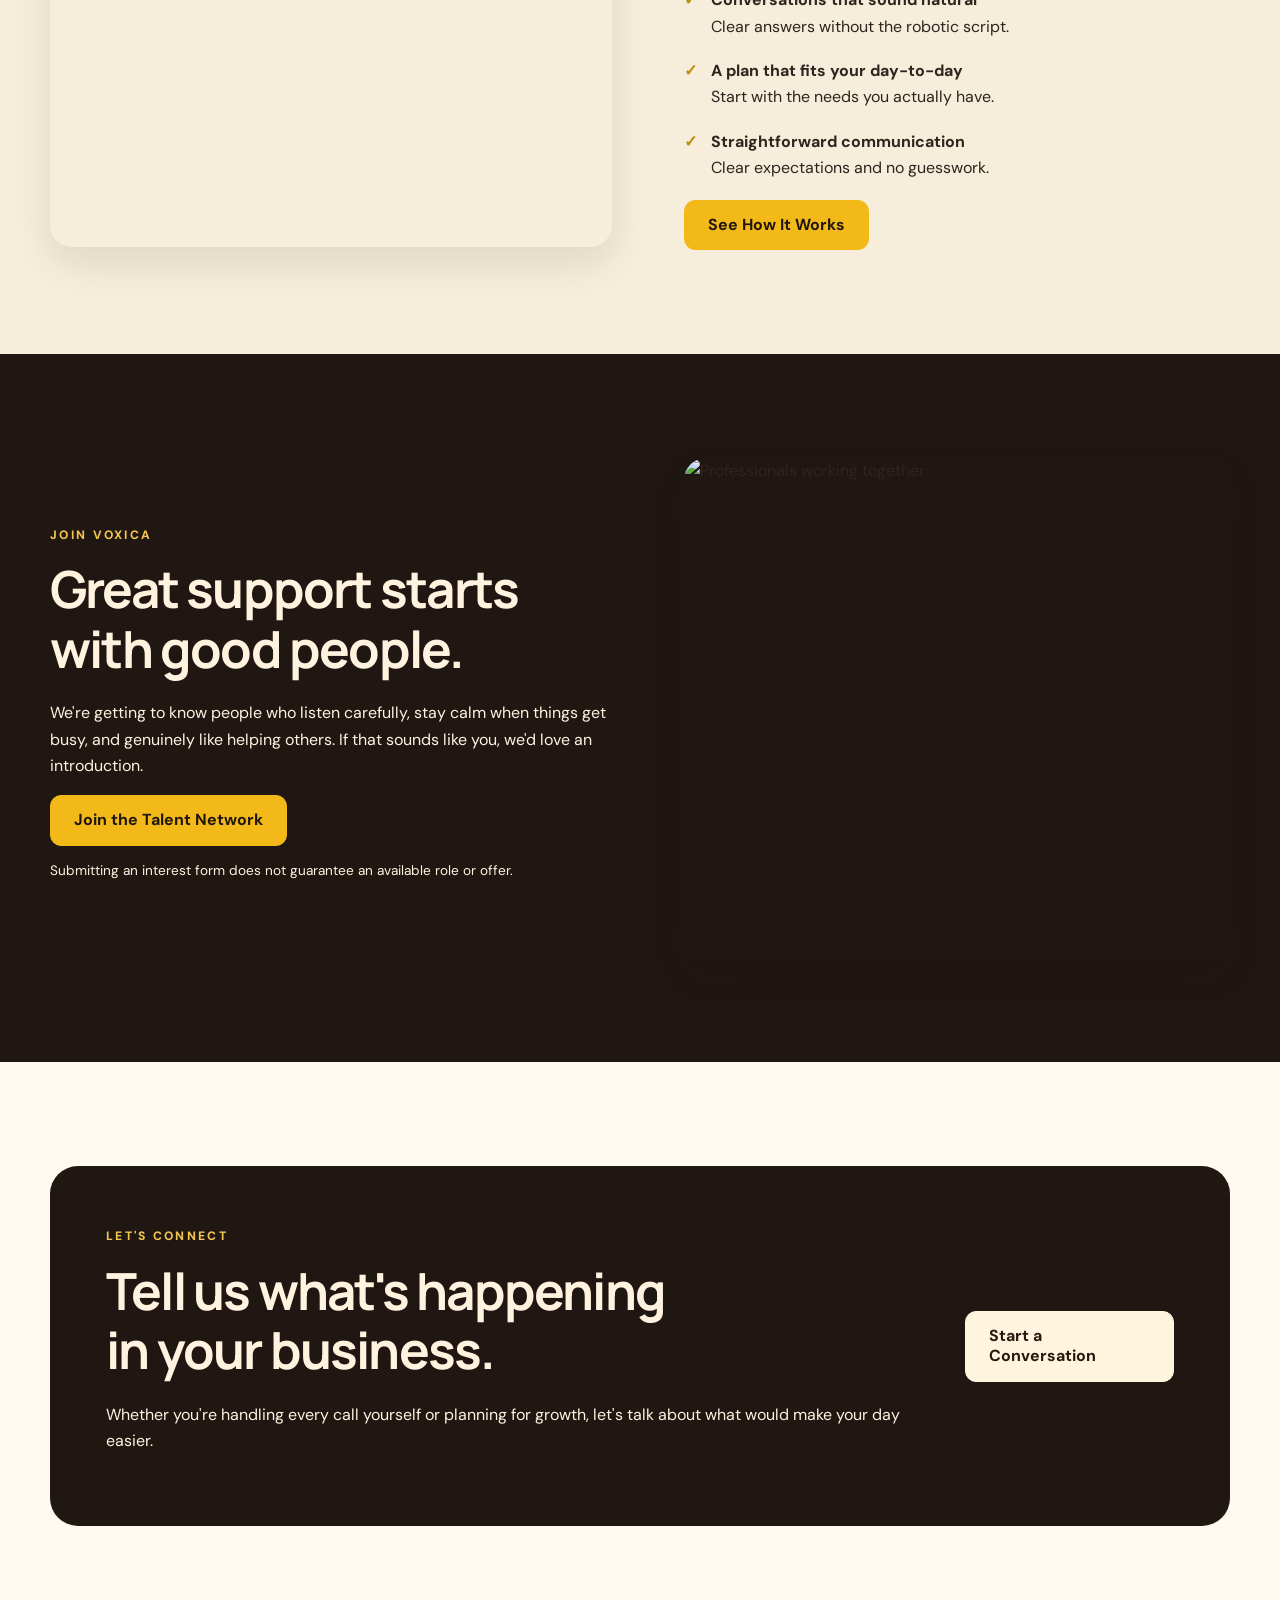
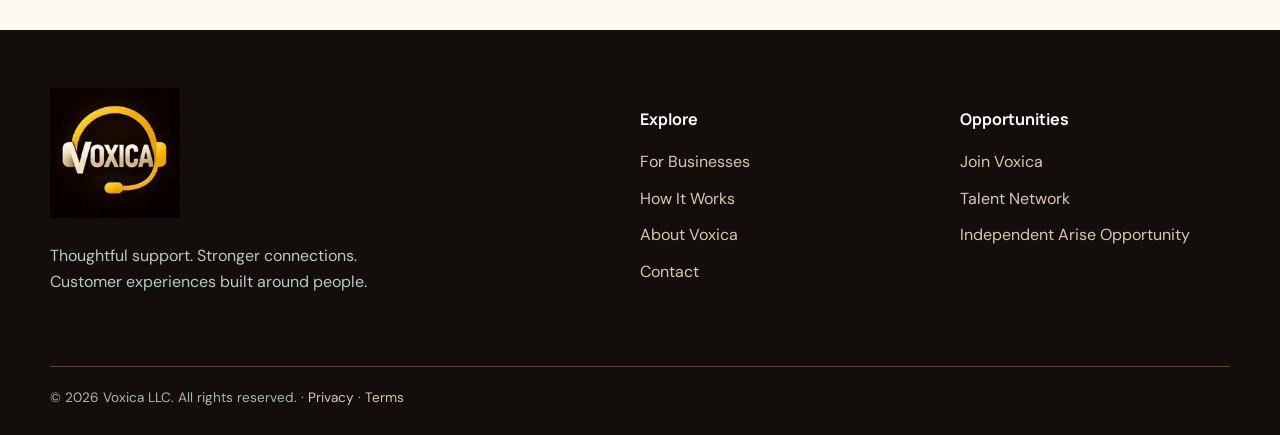
==== commit 75e20bf0: "Create signature editorial homepage hero and brand philosophy section" ====
--- a/index.html
+++ b/index.html
@@ -1 +1 @@
-<!doctype html><html lang="en"><head><meta charset="utf-8"><meta name="viewport" content="width=device-width, initial-scale=1"><meta name="description" content="Voxica provides thoughtful phone, email and live chat customer support solutions for businesses and a separate remote representative talent network."><title>Customer Support That Connects | Voxica</title><link rel="stylesheet" href="style.css"><meta property="og:type" content="website"><meta property="og:site_name" content="Voxica"><meta property="og:title" content="Customer Support That Connects | Voxica"><meta property="og:description" content="Voxica provides thoughtful phone, email and live chat customer support solutions for businesses and a separate remote representative talent network."><meta property="og:url" content="https://voxica-teleservices.onrender.com/index.html"><meta name="theme-color" content="#17100d"><link rel="canonical" href="https://voxica-teleservices.onrender.com/"></head><body><header class="nav"><div class="container nav-inner"><a href="index.html" class="brand" aria-label="Voxica home"><img src="assets/voxica-official.webp" alt="VOXICA" width="166" height="95"></a><button class="menu-toggle" aria-label="Toggle navigation" aria-expanded="false">☰</button><nav class="nav-links" aria-label="Main navigation"><a href="services.html">For Businesses</a><a href="how-it-works.html">How It Works</a><a href="careers.html">Join Voxica</a><a href="arise.html" class="arise-nav-link">Arise 1099</a><a href="about.html">About Us</a><a class="btn" href="contact.html">Let's Connect</a></nav></div></header><main><section class="hero new-hero"><div class="container hero-grid"><div><span class="pill">VIRTUAL CUSTOMER SUPPORT SOLUTIONS</span><h1>Customer support,<br><span class="gold-text">with a human touch.</span></h1><p>Your customers deserve more than a scripted response. Voxica helps businesses explore dependable phone, email, and live chat support that feels personal, professional, and true to their brand.</p><div class="hero-actions"><a class="btn" href="services.html">For Businesses — Explore Our Services</a><a class="btn btn-outline" href="careers.html">For Representatives — Join Voxica</a></div><p class="small">Looking for remote support opportunities? We have a separate path for you.</p></div><div class="hero-image"><img src="https://images.unsplash.com/photo-1551836022-d5d88e9218df?auto=format&fit=crop&w=1300&q=85" alt="People collaborating in a modern office"><div class="float-card"><span class="dot"></span>Real conversations matter<small>Because every customer interaction counts.</small></div></div></div></section><section class="section audience-section"><div class="container"><div class="section-heading center"><span class="eyebrow">Find your path</span><h2>What brings you to Voxica?</h2><p>Need help taking care of your customers? Or interested in doing that work? Choose the path that fits you.</p></div><div class="audience-grid"><article class="audience-card"><div class="audience-photo" style="background-image:linear-gradient(180deg,transparent,#0f0b09aa),url('https://images.unsplash.com/photo-1497366811353-6870744d04b2?auto=format&fit=crop&w=1100&q=85')"></div><div class="audience-content"><span class="eyebrow">For Businesses</span><h3>Your customers, in good hands.</h3><p>Tell us what your customers need, where your team could use a hand, and what good service looks like to you.</p><a class="btn" href="services.html">Explore Our Services</a></div></article><article class="audience-card"><div class="audience-photo" style="background-image:linear-gradient(180deg,transparent,#0f0b09aa),url('https://images.unsplash.com/photo-1581091226825-a6a2a5aee158?auto=format&fit=crop&w=1100&q=85')"></div><div class="audience-content"><span class="eyebrow">For Remote Representatives</span><h3>Good with people? We'd love to meet you.</h3><p>If you're patient, reliable, and enjoy solving problems, tell us about yourself. We're getting to know future remote support talent.</p><a class="btn" href="careers.html">Join the Voxica Network</a></div></article></div></div></section><section class="section section-white"><div class="container"><div class="section-heading center"><span class="eyebrow">What we do</span><h2>The right help, in the right place.</h2><p>From answering a call to following up on a question, the small moments shape how customers remember your business.</p></div><div class="grid3"><article class="service-card"><div class="service-icon">☎</div><h3>Phone Support</h3><p>Friendly, clear conversations for questions, updates, and everyday customer needs.</p></article><article class="service-card"><div class="service-icon">✉</div><h3>Email Support</h3><p>Organized replies that answer the question, explain the next step, and sound like your business.</p></article><article class="service-card"><div class="service-icon">◉</div><h3>Live Chat Support</h3><p>Helpful responses for customers who would rather type than call.</p></article></div><div class="center spaced"><a class="text-link" href="services.html">Explore all customer support services</a></div></div></section><section class="section section-mint"><div class="container split"><img src="https://images.unsplash.com/photo-1521737711867-e3b97375f902?auto=format&fit=crop&w=1200&q=85" alt="Professionals collaborating at work" loading="lazy"><div><span class="eyebrow">The Voxica approach</span><h2>We start by listening.</h2><p>Before talking about coverage or channels, we want to understand your business. What questions come up most? What slows your team down? Where could an extra set of hands make a difference? That's where a useful support plan begins.</p><div class="check"><span>✓</span><div><strong>Conversations that sound natural</strong><br>Clear answers without the robotic script.</div></div><div class="check"><span>✓</span><div><strong>A plan that fits your day-to-day</strong><br>Start with the needs you actually have.</div></div><div class="check"><span>✓</span><div><strong>Straightforward communication</strong><br>Clear expectations and no guesswork.</div></div><a class="btn" href="how-it-works.html">See How It Works</a></div></div></section><section class="section section-navy"><div class="container split"><div><span class="eyebrow">Join Voxica</span><h2>Great support starts with good people.</h2><p>We're getting to know people who listen carefully, stay calm when things get busy, and genuinely like helping others. If that sounds like you, we'd love an introduction.</p><a class="btn" href="apply.html">Join the Talent Network</a><p class="small">Submitting an interest form does not guarantee an available role or offer.</p></div><img src="https://images.unsplash.com/photo-1556761175-b413da4baf72?auto=format&fit=crop&w=1200&q=85" alt="Professionals working together" loading="lazy"></div></section><section class="section"><div class="container"><div class="cta"><div><span class="eyebrow">Let's connect</span><h2>Tell us what's happening in your business.</h2><p>Whether you're handling every call yourself or planning for growth, let's talk about what would make your day easier.</p></div><a class="btn btn-light" href="contact.html">Start a Conversation</a></div></div></section></main><footer class="footer"><div class="container"><div class="footer-grid"><div><a href="index.html" class="brand" aria-label="Voxica home"><img src="assets/voxica-official.webp" alt="VOXICA" width="166" height="95"></a><p>Thoughtful support. Stronger connections.<br>Customer experiences built around people.</p></div><div><h4>Explore</h4><a href="services.html">For Businesses</a><a href="how-it-works.html">How It Works</a><a href="about.html">About Voxica</a><a href="contact.html">Contact</a></div><div><h4>Opportunities</h4><a href="careers.html">Join Voxica</a><a href="apply.html">Talent Network</a><a href="arise.html">Independent Arise Opportunity</a></div></div><div class="footer-bottom">© 2026 Voxica LLC. All rights reserved. · <a href="privacy.html">Privacy</a> · <a href="terms.html">Terms</a></div></div></footer><script src="script.js"></script></body></html>+<!doctype html><html lang="en"><head><meta charset="utf-8"><meta name="viewport" content="width=device-width, initial-scale=1"><meta name="description" content="Voxica provides thoughtful phone, email and live chat customer support solutions for businesses and a separate remote representative talent network."><title>Customer Support That Connects | Voxica</title><link rel="stylesheet" href="style.css"><meta property="og:type" content="website"><meta property="og:site_name" content="Voxica"><meta property="og:title" content="Customer Support That Connects | Voxica"><meta property="og:description" content="Voxica provides thoughtful phone, email and live chat customer support solutions for businesses and a separate remote representative talent network."><meta property="og:url" content="https://voxica-teleservices.onrender.com/index.html"><meta name="theme-color" content="#17100d"><link rel="canonical" href="https://voxica-teleservices.onrender.com/"></head><body><header class="nav"><div class="container nav-inner"><a href="index.html" class="brand" aria-label="Voxica home"><img src="assets/voxica-official.webp" alt="VOXICA" width="166" height="95"></a><button class="menu-toggle" aria-label="Toggle navigation" aria-expanded="false">☰</button><nav class="nav-links" aria-label="Main navigation"><a href="services.html">For Businesses</a><a href="how-it-works.html">How It Works</a><a href="careers.html">Join Voxica</a><a href="arise.html" class="arise-nav-link">Arise 1099</a><a href="about.html">About Us</a><a class="btn" href="contact.html">Let's Connect</a></nav></div></header><main><section class="hero new-hero"><div class="container hero-grid"><div><span class="pill">CUSTOMER SUPPORT, DONE WITH CARE</span><h1>Every customer<br><span class="gold-text">deserves to feel heard.</span></h1><p>Your customers deserve more than a scripted response. Voxica helps businesses explore dependable phone, email, and live chat support that feels personal, professional, and true to their brand.</p><div class="hero-actions"><a class="btn" href="services.html">For Businesses — Explore Our Services</a><a class="btn btn-outline" href="careers.html">For Representatives — Join Voxica</a></div><p class="small">Looking for remote support opportunities? We have a separate path for you.</p></div><div class="hero-image"><img src="https://images.unsplash.com/photo-1551836022-d5d88e9218df?auto=format&fit=crop&w=1300&q=85" fetchpriority="high" alt="Colleagues collaborating on customer conversations"><div class="float-card"><span class="dot"></span>Real conversations matter<small>Because every customer interaction counts.</small></div></div></div></section><section class="signature-strip" aria-label="Our service philosophy"><div class="container signature-inner"><div><span class="signature-kicker">THE VOXICA DIFFERENCE</span><strong>Less scripted. More thoughtful.</strong></div><p>Good customer support isn't just about answering faster. It's about making the person on the other end feel like someone is listening.</p><a href="about.html">Get to know Voxica</a></div></section><section class="section audience-section"><div class="container"><div class="section-heading center"><span class="eyebrow">Find your path</span><h2>What brings you to Voxica?</h2><p>Need help taking care of your customers? Or interested in doing that work? Choose the path that fits you.</p></div><div class="audience-grid"><article class="audience-card"><div class="audience-photo" style="background-image:linear-gradient(180deg,transparent,#0f0b09aa),url('https://images.unsplash.com/photo-1497366811353-6870744d04b2?auto=format&fit=crop&w=1100&q=85')"></div><div class="audience-content"><span class="eyebrow">For Businesses</span><h3>Your customers, in good hands.</h3><p>Tell us what your customers need, where your team could use a hand, and what good service looks like to you.</p><a class="btn" href="services.html">Explore Our Services</a></div></article><article class="audience-card"><div class="audience-photo" style="background-image:linear-gradient(180deg,transparent,#0f0b09aa),url('https://images.unsplash.com/photo-1581091226825-a6a2a5aee158?auto=format&fit=crop&w=1100&q=85')"></div><div class="audience-content"><span class="eyebrow">For Remote Representatives</span><h3>Good with people? We'd love to meet you.</h3><p>If you're patient, reliable, and enjoy solving problems, tell us about yourself. We're getting to know future remote support talent.</p><a class="btn" href="careers.html">Join the Voxica Network</a></div></article></div></div></section><section class="section section-white"><div class="container"><div class="section-heading center"><span class="eyebrow">What we do</span><h2>The right help, in the right place.</h2><p>From answering a call to following up on a question, the small moments shape how customers remember your business.</p></div><div class="grid3"><article class="service-card"><div class="service-icon">☎</div><h3>Phone Support</h3><p>Friendly, clear conversations for questions, updates, and everyday customer needs.</p></article><article class="service-card"><div class="service-icon">✉</div><h3>Email Support</h3><p>Organized replies that answer the question, explain the next step, and sound like your business.</p></article><article class="service-card"><div class="service-icon">◉</div><h3>Live Chat Support</h3><p>Helpful responses for customers who would rather type than call.</p></article></div><div class="center spaced"><a class="text-link" href="services.html">Explore all customer support services</a></div></div></section><section class="section section-mint"><div class="container split"><img src="https://images.unsplash.com/photo-1521737711867-e3b97375f902?auto=format&fit=crop&w=1200&q=85" alt="Professionals collaborating at work" loading="lazy"><div><span class="eyebrow">The Voxica approach</span><h2>We start by listening.</h2><p>Before talking about coverage or channels, we want to understand your business. What questions come up most? What slows your team down? Where could an extra set of hands make a difference? That's where a useful support plan begins.</p><div class="check"><span>✓</span><div><strong>Conversations that sound natural</strong><br>Clear answers without the robotic script.</div></div><div class="check"><span>✓</span><div><strong>A plan that fits your day-to-day</strong><br>Start with the needs you actually have.</div></div><div class="check"><span>✓</span><div><strong>Straightforward communication</strong><br>Clear expectations and no guesswork.</div></div><a class="btn" href="how-it-works.html">See How It Works</a></div></div></section><section class="section section-navy"><div class="container split"><div><span class="eyebrow">Join Voxica</span><h2>Great support starts with good people.</h2><p>We're getting to know people who listen carefully, stay calm when things get busy, and genuinely like helping others. If that sounds like you, we'd love an introduction.</p><a class="btn" href="apply.html">Join the Talent Network</a><p class="small">Submitting an interest form does not guarantee an available role or offer.</p></div><img src="https://images.unsplash.com/photo-1556761175-b413da4baf72?auto=format&fit=crop&w=1200&q=85" alt="Professionals working together" loading="lazy"></div></section><section class="section"><div class="container"><div class="cta"><div><span class="eyebrow">Let's connect</span><h2>Tell us what's happening in your business.</h2><p>Whether you're handling every call yourself or planning for growth, let's talk about what would make your day easier.</p></div><a class="btn btn-light" href="contact.html">Start a Conversation</a></div></div></section></main><footer class="footer"><div class="container"><div class="footer-grid"><div><a href="index.html" class="brand" aria-label="Voxica home"><img src="assets/voxica-official.webp" alt="VOXICA" width="166" height="95"></a><p>Thoughtful support. Stronger connections.<br>Customer experiences built around people.</p></div><div><h4>Explore</h4><a href="services.html">For Businesses</a><a href="how-it-works.html">How It Works</a><a href="about.html">About Voxica</a><a href="contact.html">Contact</a></div><div><h4>Opportunities</h4><a href="careers.html">Join Voxica</a><a href="apply.html">Talent Network</a><a href="arise.html">Independent Arise Opportunity</a></div></div><div class="footer-bottom">© 2026 Voxica LLC. All rights reserved. · <a href="privacy.html">Privacy</a> · <a href="terms.html">Terms</a></div></div></footer><script src="script.js"></script></body></html>
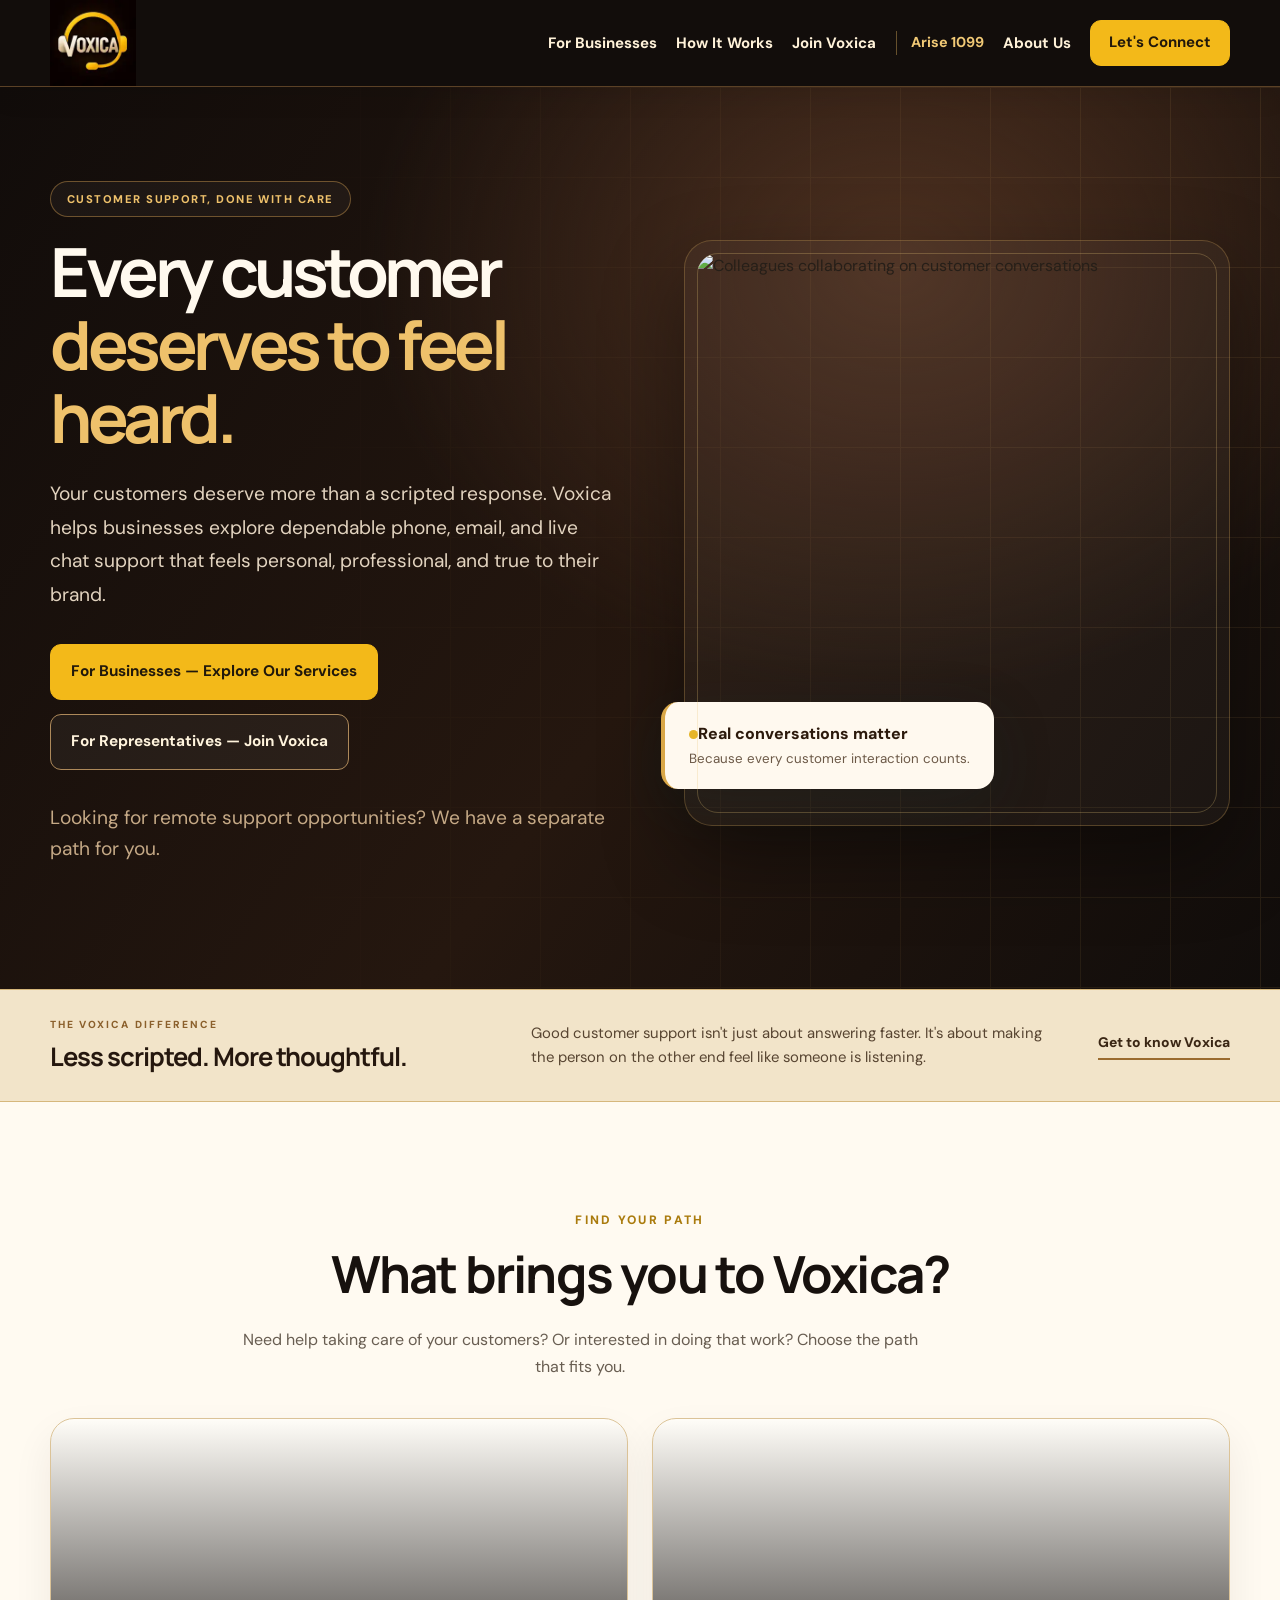
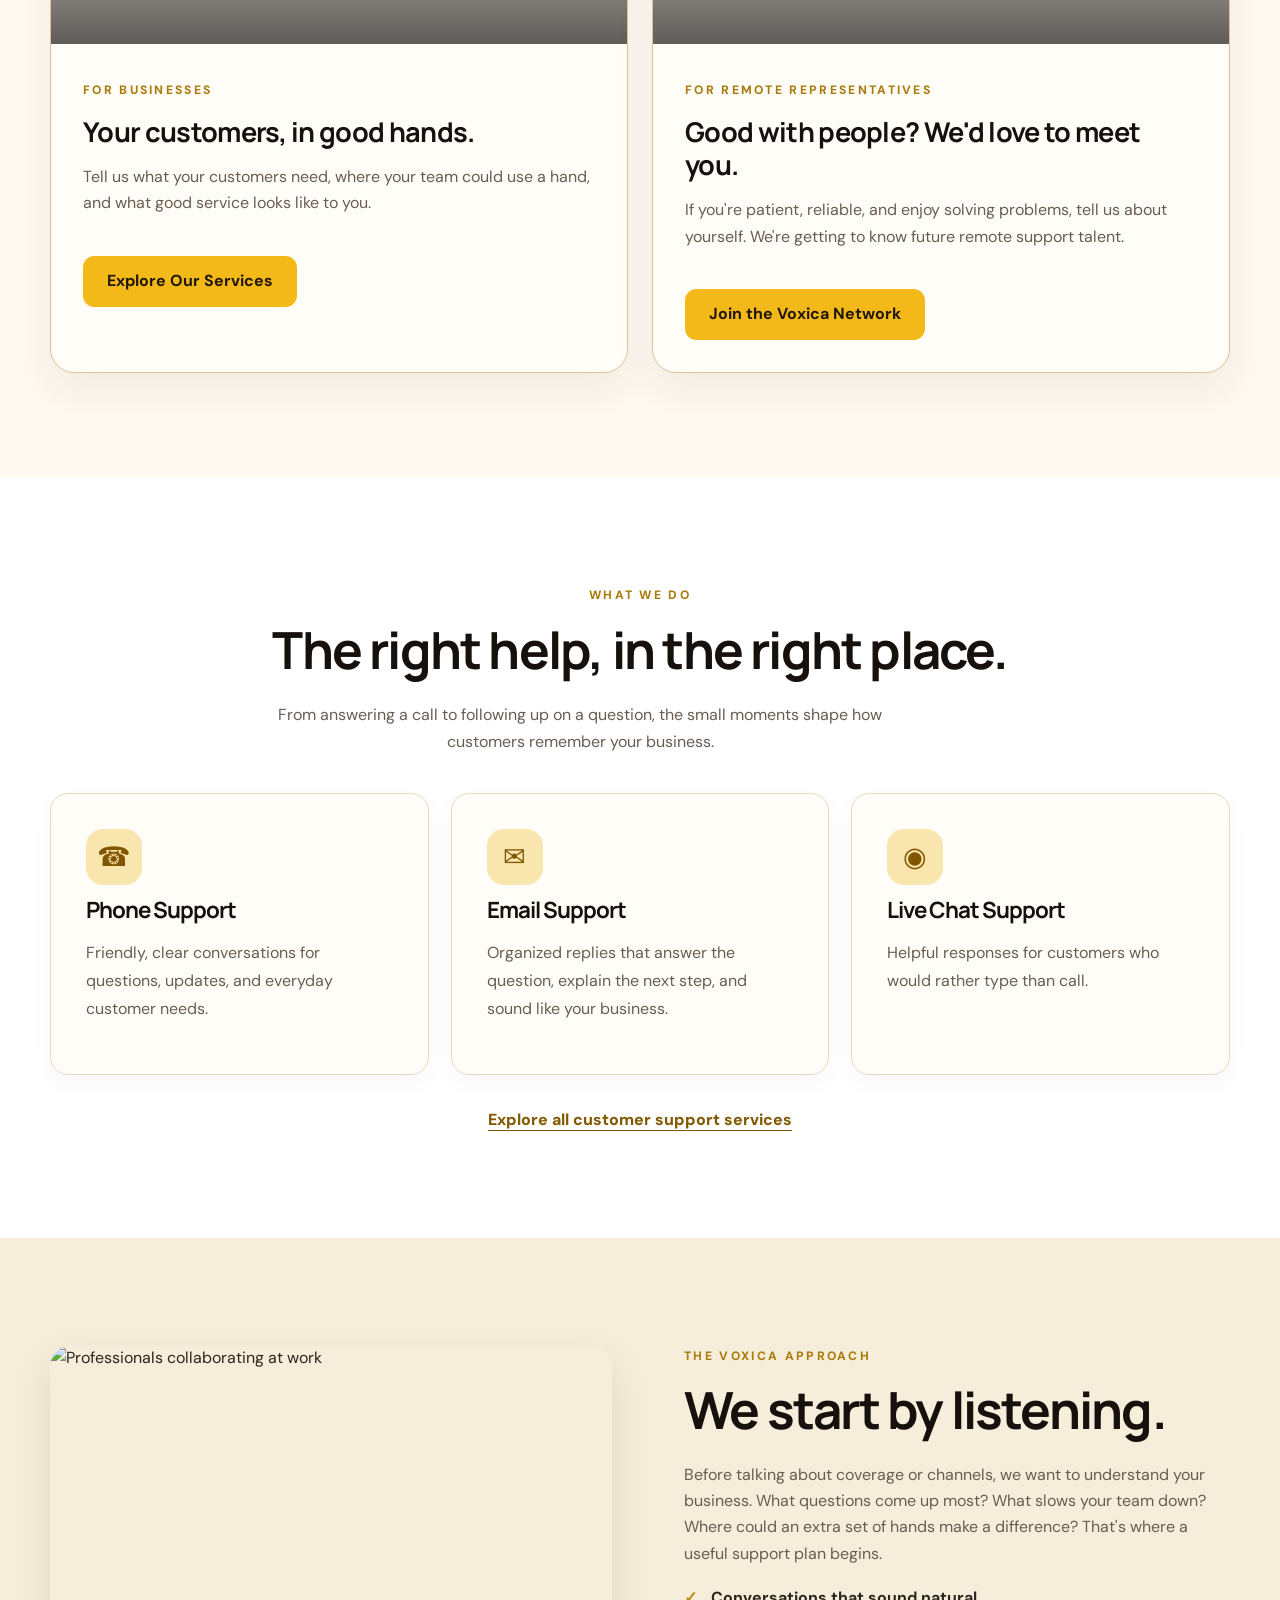
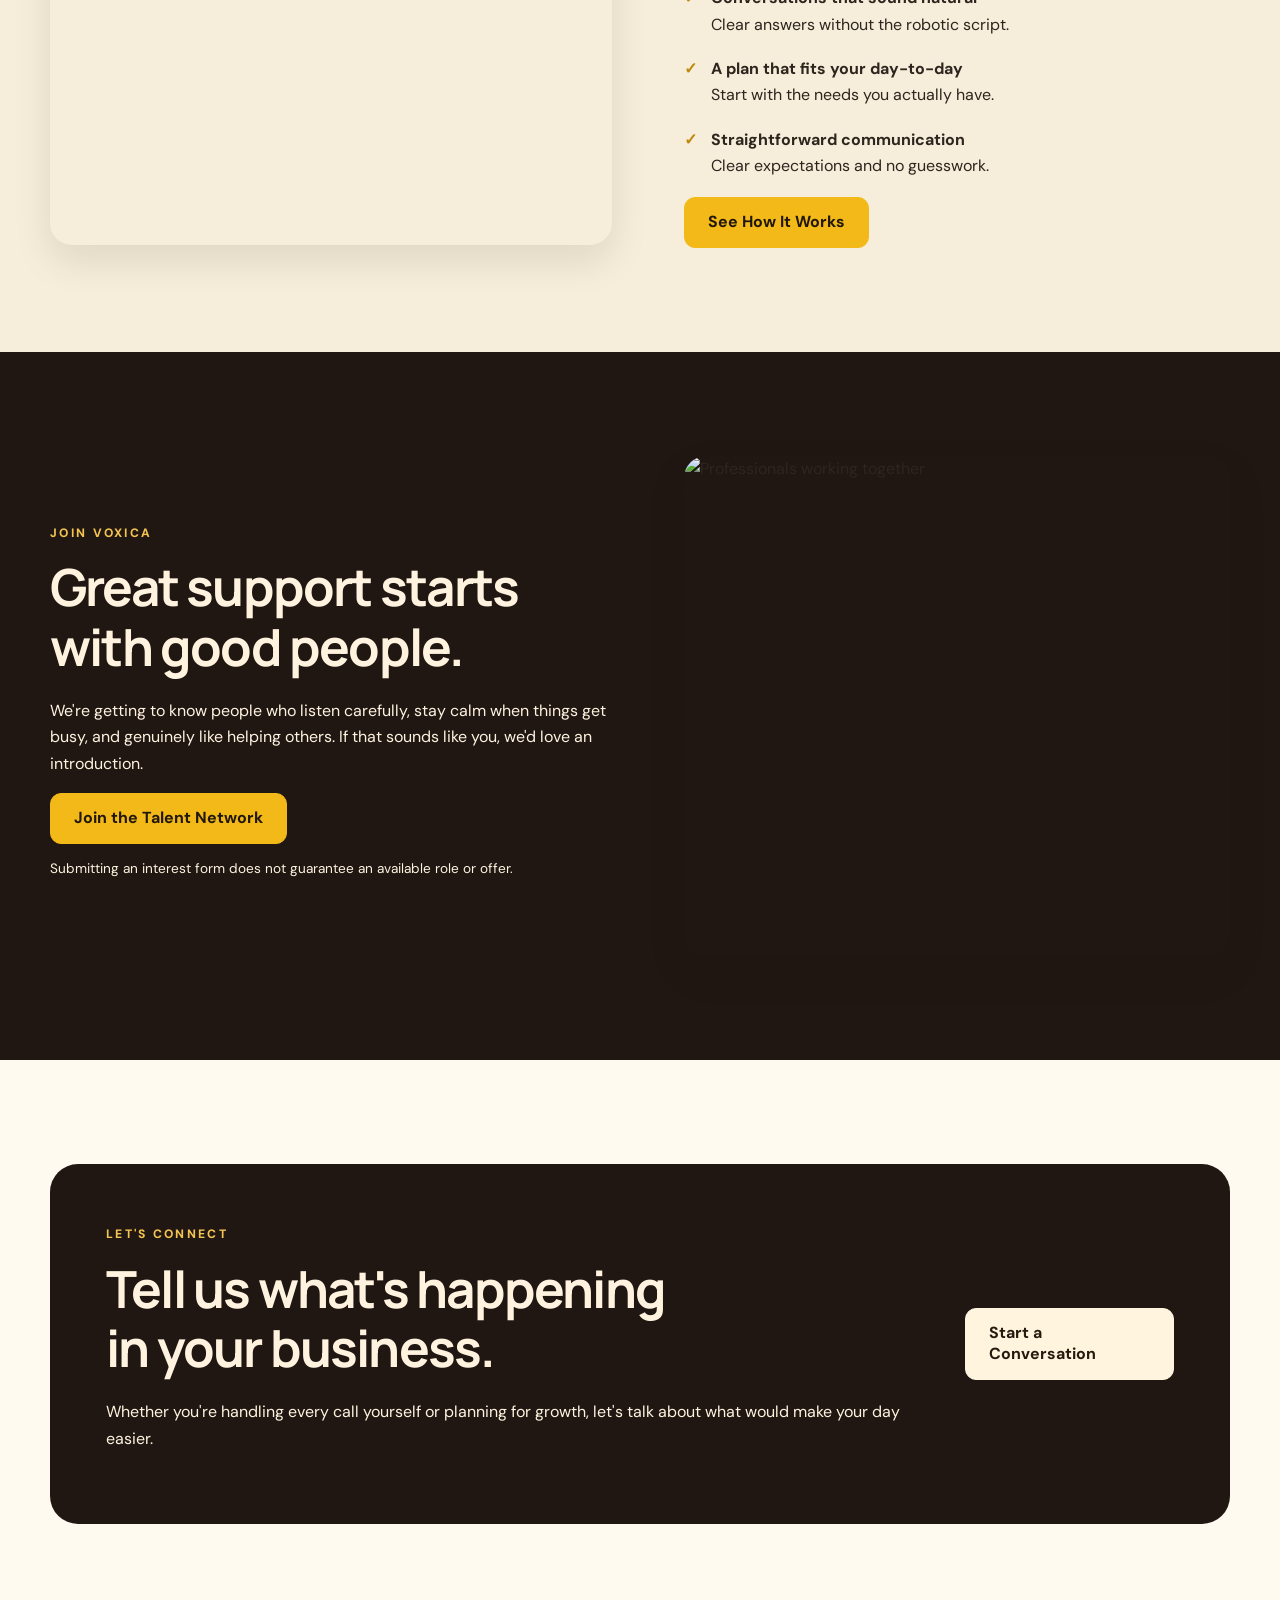
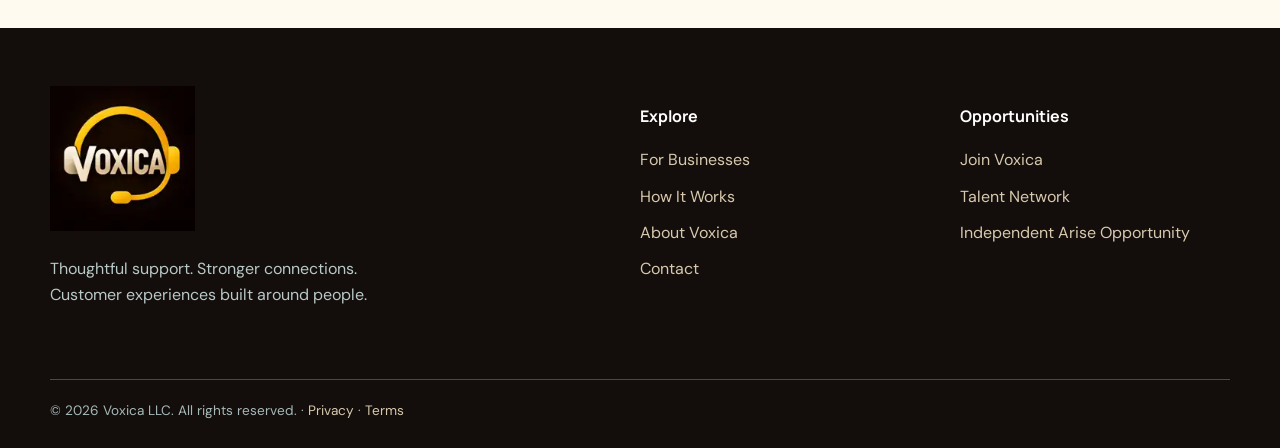
==== commit f3a3d327: "Polish page metadata, accessible navigation and form autofill" ====
--- a/index.html
+++ b/index.html
@@ -1 +1 @@
-<!doctype html><html lang="en"><head><meta charset="utf-8"><meta name="viewport" content="width=device-width, initial-scale=1"><meta name="description" content="Voxica provides thoughtful phone, email and live chat customer support solutions for businesses and a separate remote representative talent network."><title>Customer Support That Connects | Voxica</title><link rel="stylesheet" href="style.css"><meta property="og:type" content="website"><meta property="og:site_name" content="Voxica"><meta property="og:title" content="Customer Support That Connects | Voxica"><meta property="og:description" content="Voxica provides thoughtful phone, email and live chat customer support solutions for businesses and a separate remote representative talent network."><meta property="og:url" content="https://voxica-teleservices.onrender.com/index.html"><meta name="theme-color" content="#17100d"><link rel="canonical" href="https://voxica-teleservices.onrender.com/"></head><body><header class="nav"><div class="container nav-inner"><a href="index.html" class="brand" aria-label="Voxica home"><img src="assets/voxica-official.webp" alt="VOXICA" width="166" height="95"></a><button class="menu-toggle" aria-label="Toggle navigation" aria-expanded="false">☰</button><nav class="nav-links" aria-label="Main navigation"><a href="services.html">For Businesses</a><a href="how-it-works.html">How It Works</a><a href="careers.html">Join Voxica</a><a href="arise.html" class="arise-nav-link">Arise 1099</a><a href="about.html">About Us</a><a class="btn" href="contact.html">Let's Connect</a></nav></div></header><main><section class="hero new-hero"><div class="container hero-grid"><div><span class="pill">CUSTOMER SUPPORT, DONE WITH CARE</span><h1>Every customer<br><span class="gold-text">deserves to feel heard.</span></h1><p>Your customers deserve more than a scripted response. Voxica helps businesses explore dependable phone, email, and live chat support that feels personal, professional, and true to their brand.</p><div class="hero-actions"><a class="btn" href="services.html">For Businesses — Explore Our Services</a><a class="btn btn-outline" href="careers.html">For Representatives — Join Voxica</a></div><p class="small">Looking for remote support opportunities? We have a separate path for you.</p></div><div class="hero-image"><img src="https://images.unsplash.com/photo-1551836022-d5d88e9218df?auto=format&fit=crop&w=1300&q=85" fetchpriority="high" alt="Colleagues collaborating on customer conversations"><div class="float-card"><span class="dot"></span>Real conversations matter<small>Because every customer interaction counts.</small></div></div></div></section><section class="signature-strip" aria-label="Our service philosophy"><div class="container signature-inner"><div><span class="signature-kicker">THE VOXICA DIFFERENCE</span><strong>Less scripted. More thoughtful.</strong></div><p>Good customer support isn't just about answering faster. It's about making the person on the other end feel like someone is listening.</p><a href="about.html">Get to know Voxica</a></div></section><section class="section audience-section"><div class="container"><div class="section-heading center"><span class="eyebrow">Find your path</span><h2>What brings you to Voxica?</h2><p>Need help taking care of your customers? Or interested in doing that work? Choose the path that fits you.</p></div><div class="audience-grid"><article class="audience-card"><div class="audience-photo" style="background-image:linear-gradient(180deg,transparent,#0f0b09aa),url('https://images.unsplash.com/photo-1497366811353-6870744d04b2?auto=format&fit=crop&w=1100&q=85')"></div><div class="audience-content"><span class="eyebrow">For Businesses</span><h3>Your customers, in good hands.</h3><p>Tell us what your customers need, where your team could use a hand, and what good service looks like to you.</p><a class="btn" href="services.html">Explore Our Services</a></div></article><article class="audience-card"><div class="audience-photo" style="background-image:linear-gradient(180deg,transparent,#0f0b09aa),url('https://images.unsplash.com/photo-1581091226825-a6a2a5aee158?auto=format&fit=crop&w=1100&q=85')"></div><div class="audience-content"><span class="eyebrow">For Remote Representatives</span><h3>Good with people? We'd love to meet you.</h3><p>If you're patient, reliable, and enjoy solving problems, tell us about yourself. We're getting to know future remote support talent.</p><a class="btn" href="careers.html">Join the Voxica Network</a></div></article></div></div></section><section class="section section-white"><div class="container"><div class="section-heading center"><span class="eyebrow">What we do</span><h2>The right help, in the right place.</h2><p>From answering a call to following up on a question, the small moments shape how customers remember your business.</p></div><div class="grid3"><article class="service-card"><div class="service-icon">☎</div><h3>Phone Support</h3><p>Friendly, clear conversations for questions, updates, and everyday customer needs.</p></article><article class="service-card"><div class="service-icon">✉</div><h3>Email Support</h3><p>Organized replies that answer the question, explain the next step, and sound like your business.</p></article><article class="service-card"><div class="service-icon">◉</div><h3>Live Chat Support</h3><p>Helpful responses for customers who would rather type than call.</p></article></div><div class="center spaced"><a class="text-link" href="services.html">Explore all customer support services</a></div></div></section><section class="section section-mint"><div class="container split"><img src="https://images.unsplash.com/photo-1521737711867-e3b97375f902?auto=format&fit=crop&w=1200&q=85" alt="Professionals collaborating at work" loading="lazy"><div><span class="eyebrow">The Voxica approach</span><h2>We start by listening.</h2><p>Before talking about coverage or channels, we want to understand your business. What questions come up most? What slows your team down? Where could an extra set of hands make a difference? That's where a useful support plan begins.</p><div class="check"><span>✓</span><div><strong>Conversations that sound natural</strong><br>Clear answers without the robotic script.</div></div><div class="check"><span>✓</span><div><strong>A plan that fits your day-to-day</strong><br>Start with the needs you actually have.</div></div><div class="check"><span>✓</span><div><strong>Straightforward communication</strong><br>Clear expectations and no guesswork.</div></div><a class="btn" href="how-it-works.html">See How It Works</a></div></div></section><section class="section section-navy"><div class="container split"><div><span class="eyebrow">Join Voxica</span><h2>Great support starts with good people.</h2><p>We're getting to know people who listen carefully, stay calm when things get busy, and genuinely like helping others. If that sounds like you, we'd love an introduction.</p><a class="btn" href="apply.html">Join the Talent Network</a><p class="small">Submitting an interest form does not guarantee an available role or offer.</p></div><img src="https://images.unsplash.com/photo-1556761175-b413da4baf72?auto=format&fit=crop&w=1200&q=85" alt="Professionals working together" loading="lazy"></div></section><section class="section"><div class="container"><div class="cta"><div><span class="eyebrow">Let's connect</span><h2>Tell us what's happening in your business.</h2><p>Whether you're handling every call yourself or planning for growth, let's talk about what would make your day easier.</p></div><a class="btn btn-light" href="contact.html">Start a Conversation</a></div></div></section></main><footer class="footer"><div class="container"><div class="footer-grid"><div><a href="index.html" class="brand" aria-label="Voxica home"><img src="assets/voxica-official.webp" alt="VOXICA" width="166" height="95"></a><p>Thoughtful support. Stronger connections.<br>Customer experiences built around people.</p></div><div><h4>Explore</h4><a href="services.html">For Businesses</a><a href="how-it-works.html">How It Works</a><a href="about.html">About Voxica</a><a href="contact.html">Contact</a></div><div><h4>Opportunities</h4><a href="careers.html">Join Voxica</a><a href="apply.html">Talent Network</a><a href="arise.html">Independent Arise Opportunity</a></div></div><div class="footer-bottom">© 2026 Voxica LLC. All rights reserved. · <a href="privacy.html">Privacy</a> · <a href="terms.html">Terms</a></div></div></footer><script src="script.js"></script></body></html>+<!doctype html><html lang="en"><head><meta charset="utf-8"><meta name="viewport" content="width=device-width, initial-scale=1"><meta name="description" content="Voxica provides thoughtful phone, email and live chat customer support solutions for businesses and a separate remote representative talent network."><title>Customer Support That Connects | Voxica</title><link rel="stylesheet" href="style.css"><meta property="og:type" content="website"><meta property="og:site_name" content="Voxica"><meta property="og:title" content="Customer Support That Connects | Voxica"><meta property="og:description" content="Voxica provides thoughtful phone, email and live chat customer support solutions for businesses and a separate remote representative talent network."><meta property="og:url" content="https://voxica-teleservices.onrender.com/index.html"><meta name="theme-color" content="#17100d"><link rel="canonical" href="https://voxica-teleservices.onrender.com/"></head><body><header class="nav"><div class="container nav-inner"><a href="index.html" class="brand" aria-label="Voxica home"><img src="assets/voxica-official.webp" alt="VOXICA" width="166" height="95"></a><button class="menu-toggle" type="button" aria-label="Open navigation" aria-controls="site-navigation" aria-expanded="false">☰</button><nav id="site-navigation" class="nav-links" aria-label="Main navigation"><a href="services.html">For Businesses</a><a href="how-it-works.html">How It Works</a><a href="careers.html">Join Voxica</a><a href="arise.html" class="arise-nav-link">Arise 1099</a><a href="about.html">About Us</a><a class="btn" href="contact.html">Let's Connect</a></nav></div></header><main><section class="hero new-hero"><div class="container hero-grid"><div><span class="pill">CUSTOMER SUPPORT, DONE WITH CARE</span><h1>Every customer<br><span class="gold-text">deserves to feel heard.</span></h1><p>Your customers deserve more than a scripted response. Voxica helps businesses explore dependable phone, email, and live chat support that feels personal, professional, and true to their brand.</p><div class="hero-actions"><a class="btn" href="services.html">For Businesses — Explore Our Services</a><a class="btn btn-outline" href="careers.html">For Representatives — Join Voxica</a></div><p class="small">Looking for remote support opportunities? We have a separate path for you.</p></div><div class="hero-image"><img src="https://images.unsplash.com/photo-1551836022-d5d88e9218df?auto=format&fit=crop&w=1300&q=85" fetchpriority="high" alt="Colleagues collaborating on customer conversations"><div class="float-card"><span class="dot"></span>Real conversations matter<small>Because every customer interaction counts.</small></div></div></div></section><section class="signature-strip" aria-label="Our service philosophy"><div class="container signature-inner"><div><span class="signature-kicker">THE VOXICA DIFFERENCE</span><strong>Less scripted. More thoughtful.</strong></div><p>Good customer support isn't just about answering faster. It's about making the person on the other end feel like someone is listening.</p><a href="about.html">Get to know Voxica</a></div></section><section class="section audience-section"><div class="container"><div class="section-heading center"><span class="eyebrow">Find your path</span><h2>What brings you to Voxica?</h2><p>Need help taking care of your customers? Or interested in doing that work? Choose the path that fits you.</p></div><div class="audience-grid"><article class="audience-card"><div class="audience-photo" style="background-image:linear-gradient(180deg,transparent,#0f0b09aa),url('https://images.unsplash.com/photo-1497366811353-6870744d04b2?auto=format&fit=crop&w=1100&q=85')"></div><div class="audience-content"><span class="eyebrow">For Businesses</span><h3>Your customers, in good hands.</h3><p>Tell us what your customers need, where your team could use a hand, and what good service looks like to you.</p><a class="btn" href="services.html">Explore Our Services</a></div></article><article class="audience-card"><div class="audience-photo" style="background-image:linear-gradient(180deg,transparent,#0f0b09aa),url('https://images.unsplash.com/photo-1581091226825-a6a2a5aee158?auto=format&fit=crop&w=1100&q=85')"></div><div class="audience-content"><span class="eyebrow">For Remote Representatives</span><h3>Good with people? We'd love to meet you.</h3><p>If you're patient, reliable, and enjoy solving problems, tell us about yourself. We're getting to know future remote support talent.</p><a class="btn" href="careers.html">Join the Voxica Network</a></div></article></div></div></section><section class="section section-white"><div class="container"><div class="section-heading center"><span class="eyebrow">What we do</span><h2>The right help, in the right place.</h2><p>From answering a call to following up on a question, the small moments shape how customers remember your business.</p></div><div class="grid3"><article class="service-card"><div class="service-icon">☎</div><h3>Phone Support</h3><p>Friendly, clear conversations for questions, updates, and everyday customer needs.</p></article><article class="service-card"><div class="service-icon">✉</div><h3>Email Support</h3><p>Organized replies that answer the question, explain the next step, and sound like your business.</p></article><article class="service-card"><div class="service-icon">◉</div><h3>Live Chat Support</h3><p>Helpful responses for customers who would rather type than call.</p></article></div><div class="center spaced"><a class="text-link" href="services.html">Explore all customer support services</a></div></div></section><section class="section section-mint"><div class="container split"><img src="https://images.unsplash.com/photo-1521737711867-e3b97375f902?auto=format&fit=crop&w=1200&q=85" alt="Professionals collaborating at work" loading="lazy"><div><span class="eyebrow">The Voxica approach</span><h2>We start by listening.</h2><p>Before talking about coverage or channels, we want to understand your business. What questions come up most? What slows your team down? Where could an extra set of hands make a difference? That's where a useful support plan begins.</p><div class="check"><span>✓</span><div><strong>Conversations that sound natural</strong><br>Clear answers without the robotic script.</div></div><div class="check"><span>✓</span><div><strong>A plan that fits your day-to-day</strong><br>Start with the needs you actually have.</div></div><div class="check"><span>✓</span><div><strong>Straightforward communication</strong><br>Clear expectations and no guesswork.</div></div><a class="btn" href="how-it-works.html">See How It Works</a></div></div></section><section class="section section-navy"><div class="container split"><div><span class="eyebrow">Join Voxica</span><h2>Great support starts with good people.</h2><p>We're getting to know people who listen carefully, stay calm when things get busy, and genuinely like helping others. If that sounds like you, we'd love an introduction.</p><a class="btn" href="apply.html">Join the Talent Network</a><p class="small">Submitting an interest form does not guarantee an available role or offer.</p></div><img src="https://images.unsplash.com/photo-1556761175-b413da4baf72?auto=format&fit=crop&w=1200&q=85" alt="Professionals working together" loading="lazy"></div></section><section class="section"><div class="container"><div class="cta"><div><span class="eyebrow">Let's connect</span><h2>Tell us what's happening in your business.</h2><p>Whether you're handling every call yourself or planning for growth, let's talk about what would make your day easier.</p></div><a class="btn btn-light" href="contact.html">Start a Conversation</a></div></div></section></main><footer class="footer"><div class="container"><div class="footer-grid"><div><a href="index.html" class="brand" aria-label="Voxica home"><img src="assets/voxica-official.webp" alt="VOXICA" width="166" height="95"></a><p>Thoughtful support. Stronger connections.<br>Customer experiences built around people.</p></div><div><h4>Explore</h4><a href="services.html">For Businesses</a><a href="how-it-works.html">How It Works</a><a href="about.html">About Voxica</a><a href="contact.html">Contact</a></div><div><h4>Opportunities</h4><a href="careers.html">Join Voxica</a><a href="apply.html">Talent Network</a><a href="arise.html">Independent Arise Opportunity</a></div></div><div class="footer-bottom">© 2026 Voxica LLC. All rights reserved. · <a href="privacy.html">Privacy</a> · <a href="terms.html">Terms</a></div></div></footer><script src="script.js"></script></body></html>
--- a/style.css
+++ b/style.css
@@ -133,3 +133,58 @@
 .btn:hover{transform:translateY(-2px)}
 .footer a:not(.brand):hover{text-decoration:underline;text-underline-offset:4px}
 @media(prefers-reduced-motion:reduce){.audience-card,.service-card,.btn{transition:none!important;transform:none!important}}
+
+
+/* Voxica signature visual system */
+.nav{background:#120d0b!important;border-bottom:1px solid #5b4126!important}
+.nav .brand img{width:86px!important;height:86px!important;aspect-ratio:1!important;object-fit:contain!important;filter:none!important}
+.footer .brand img{width:145px!important;height:145px!important;object-fit:contain!important}
+.new-hero{position:relative;overflow:hidden;background:radial-gradient(ellipse at 70% 20%,#4c3020 0%,transparent 42%),linear-gradient(125deg,#110c0a 0%,#25170f 55%,#110d0b 100%)!important;padding:94px 0 105px!important}
+.new-hero:before{content:"";position:absolute;inset:0;opacity:.11;background-image:linear-gradient(90deg,#d8aa62 1px,transparent 1px),linear-gradient(#d8aa62 1px,transparent 1px);background-size:90px 90px;mask-image:linear-gradient(90deg,transparent 20%,black 100%);pointer-events:none}
+.new-hero .container{position:relative;z-index:1}
+.new-hero h1{font-size:clamp(3.2rem,5.3vw,5.8rem)!important;line-height:1.07;letter-spacing:-.065em!important;color:#fff9ee!important}
+.new-hero .gold-text{color:#eec16b!important}
+.new-hero p{color:#e2d3bf!important}
+.new-hero .small{color:#c5a986!important}
+.new-hero .pill{border:1px solid #bd8e4980;background:#ffffff0a!important;color:#eec16b!important;letter-spacing:.13em;font-size:.7rem}
+.new-hero .hero-image img{height:560px;object-fit:cover;filter:saturate(.82) contrast(1.07)}
+.new-hero .hero-image{padding:12px;border:1px solid #a9824766;border-radius:28px;background:#ffffff08;box-shadow:0 32px 80px #0006}
+.new-hero .hero-image:after{inset:12px;border-radius:21px}
+.new-hero .float-card{bottom:36px;left:-24px;background:#fff9ef;color:#2c1a0c;border-left:4px solid #d9a747}
+.new-hero .float-card small{color:#6c5947}
+.new-hero .btn-outline{color:#fff4dd!important;border-color:#ad895a!important;background:#ffffff0c!important}
+.new-hero .btn-outline:hover{background:#ffffff1f!important}
+.signature-strip{background:#f2e4c9;border-top:1px solid #d6b77c;border-bottom:1px solid #d6b77c;padding:27px 0}
+.signature-inner{display:grid;grid-template-columns:1.05fr 1.25fr auto;align-items:center;gap:32px}
+.signature-kicker{display:block;font-size:.64rem;letter-spacing:.2em;font-weight:800;color:#8b602c;margin-bottom:5px}
+.signature-inner strong{display:block;font:700 clamp(1.25rem,2vw,1.65rem) Manrope,sans-serif;letter-spacing:-.04em;color:#25170e}
+.signature-inner p{margin:0;color:#574431;font-size:.93rem;line-height:1.6}
+.signature-inner a{font-size:.87rem;font-weight:800;white-space:nowrap;border-bottom:2px solid #9b6c30;padding-bottom:4px;color:#3a2614}
+.audience-section{background:#fffaf1}
+.audience-grid{gap:24px}
+.audience-card{border:1px solid #dbc398;border-radius:24px;overflow:hidden;box-shadow:0 18px 40px #25160c12}
+.audience-content{padding:32px!important}
+.section-white .service-card{background:#fffdf8}
+@media(max-width:1050px){.signature-inner{grid-template-columns:1fr 1.3fr}.signature-inner a{grid-column:1/-1;justify-self:start}}
+@media(max-width:850px){.new-hero{padding:60px 0 72px!important}.new-hero .hero-image img{height:400px}.new-hero .hero-image{margin:0 8px}.signature-inner{grid-template-columns:1fr;gap:12px}.signature-inner a{grid-column:auto}}
+@media(max-width:550px){.nav .brand img{width:76px!important;height:76px!important}.nav-inner{min-height:82px!important}.nav-links{top:82px!important}.new-hero h1{font-size:clamp(2.65rem,10vw,3.65rem)!important}.new-hero .hero-image img{height:310px}.new-hero .float-card{left:0;bottom:20px;max-width:90%;font-size:.88rem;padding:13px 15px}.signature-strip{padding:24px 0}.signature-inner strong{font-size:1.32rem}}
+@media(prefers-reduced-motion:reduce){.new-hero .hero-image,.signature-inner{animation:none!important}}
+
+/* Multiple preferred support channels */
+.channel-fieldset{border:0;padding:0;margin:0;min-width:0}
+.channel-fieldset legend{font-weight:700;color:inherit;margin-bottom:4px}
+.channel-hint{font-size:.85rem;color:#6e6257;margin:0 0 12px}
+.channel-options{display:flex;flex-wrap:wrap;gap:10px}
+.channel-options label{display:inline-flex;align-items:center;gap:9px;padding:12px 16px;border:1px solid #d9c9b2;border-radius:12px;background:#fffaf2;cursor:pointer;font-size:.92rem;font-weight:600;line-height:1.3}
+.channel-options label:has(input:checked){border-color:#a37a3c;background:#f5e9d2}
+.channel-options input{width:17px;height:17px;accent-color:#815822;margin:0;flex-shrink:0}
+.channel-options label:focus-within{outline:2px solid #9b7036;outline-offset:2px}
+.channel-error{color:#a12d22;font-size:.85rem;margin:8px 0 0}
+.channel-error[hidden]{display:none}
+@media(max-width:480px){.channel-options{flex-direction:column}.channel-options label{width:100%}}
+
+/* Embedded Jotform representative application */
+.jotform-embed-wrap{max-width:850px;margin:0 auto}
+.jotform-embed-wrap iframe{display:block;width:100%;height:1550px;border:1px solid #e3d5bf;border-radius:18px;background:#fff;box-shadow:0 18px 44px #24180e10}
+.jotform-embed-wrap .form-note{max-width:780px;margin:16px auto 0}
+@media(max-width:650px){.jotform-embed-wrap iframe{height:1750px;border-radius:12px}}
